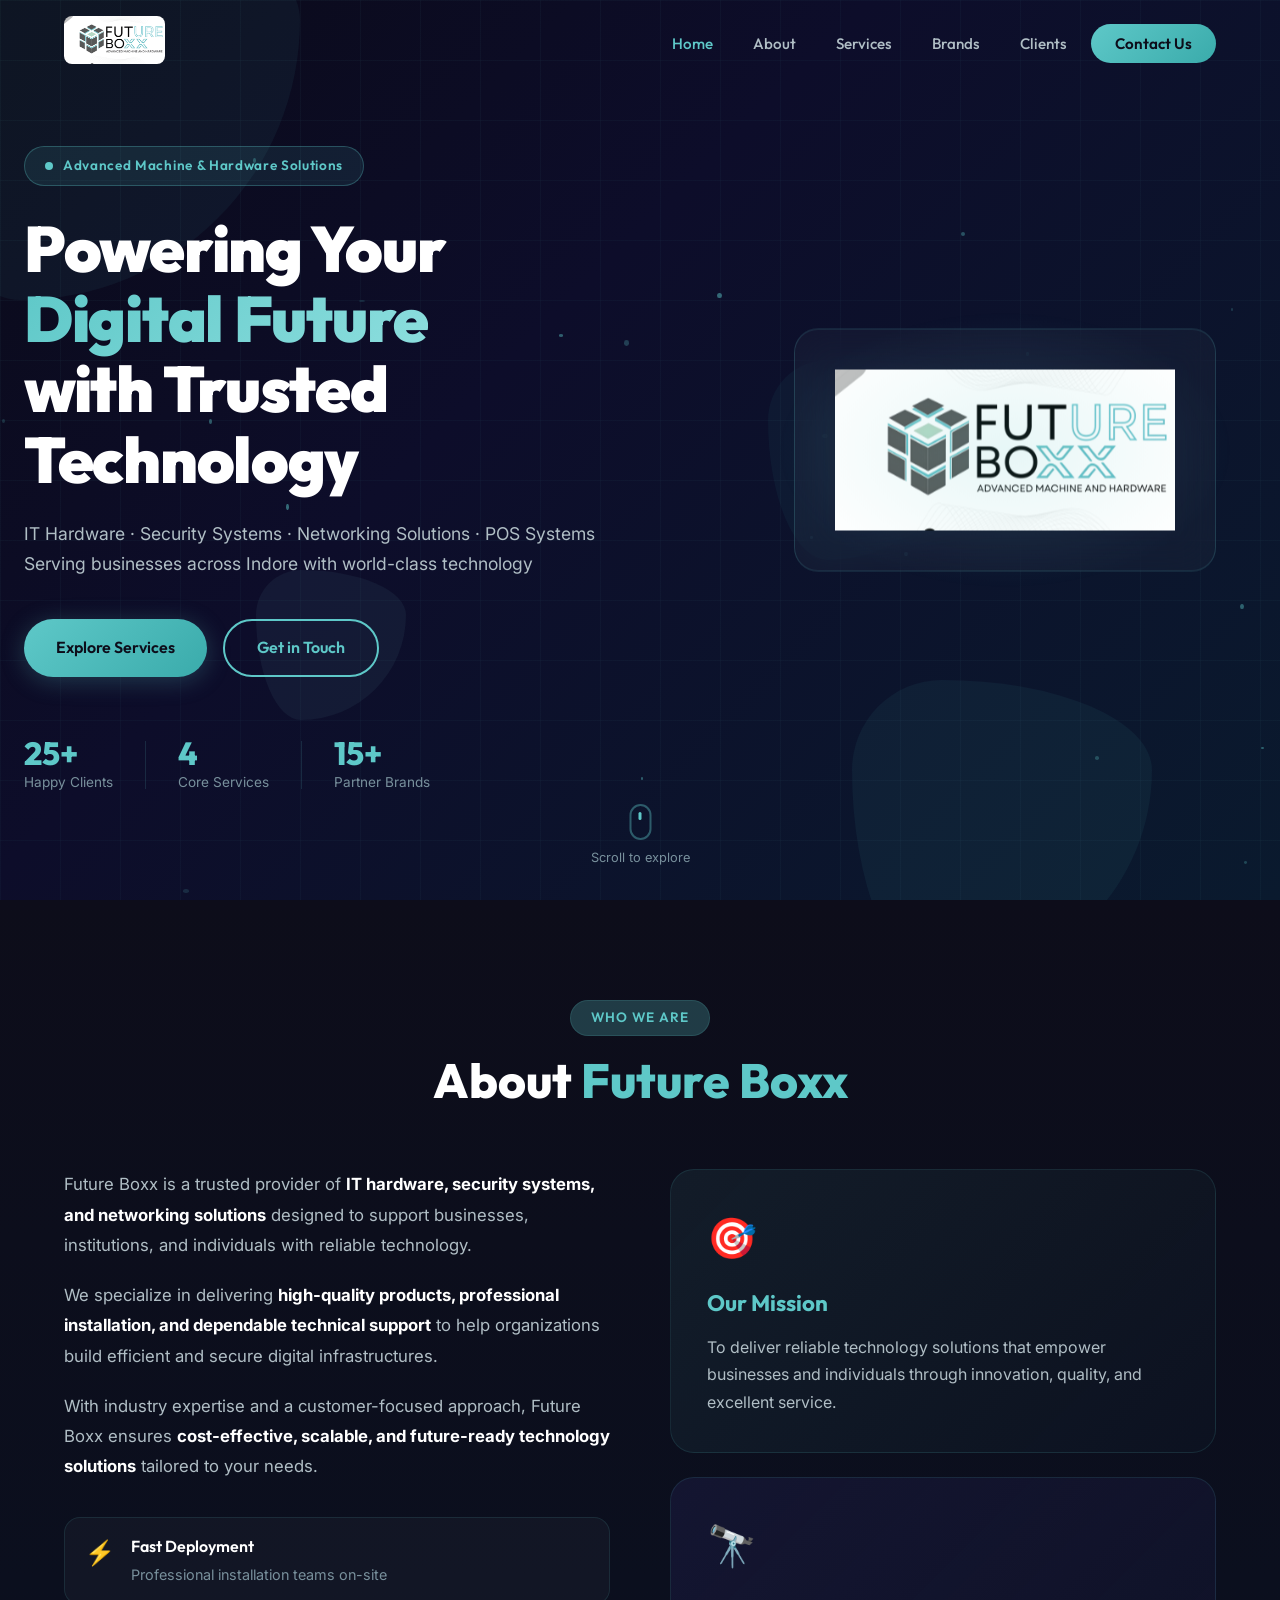
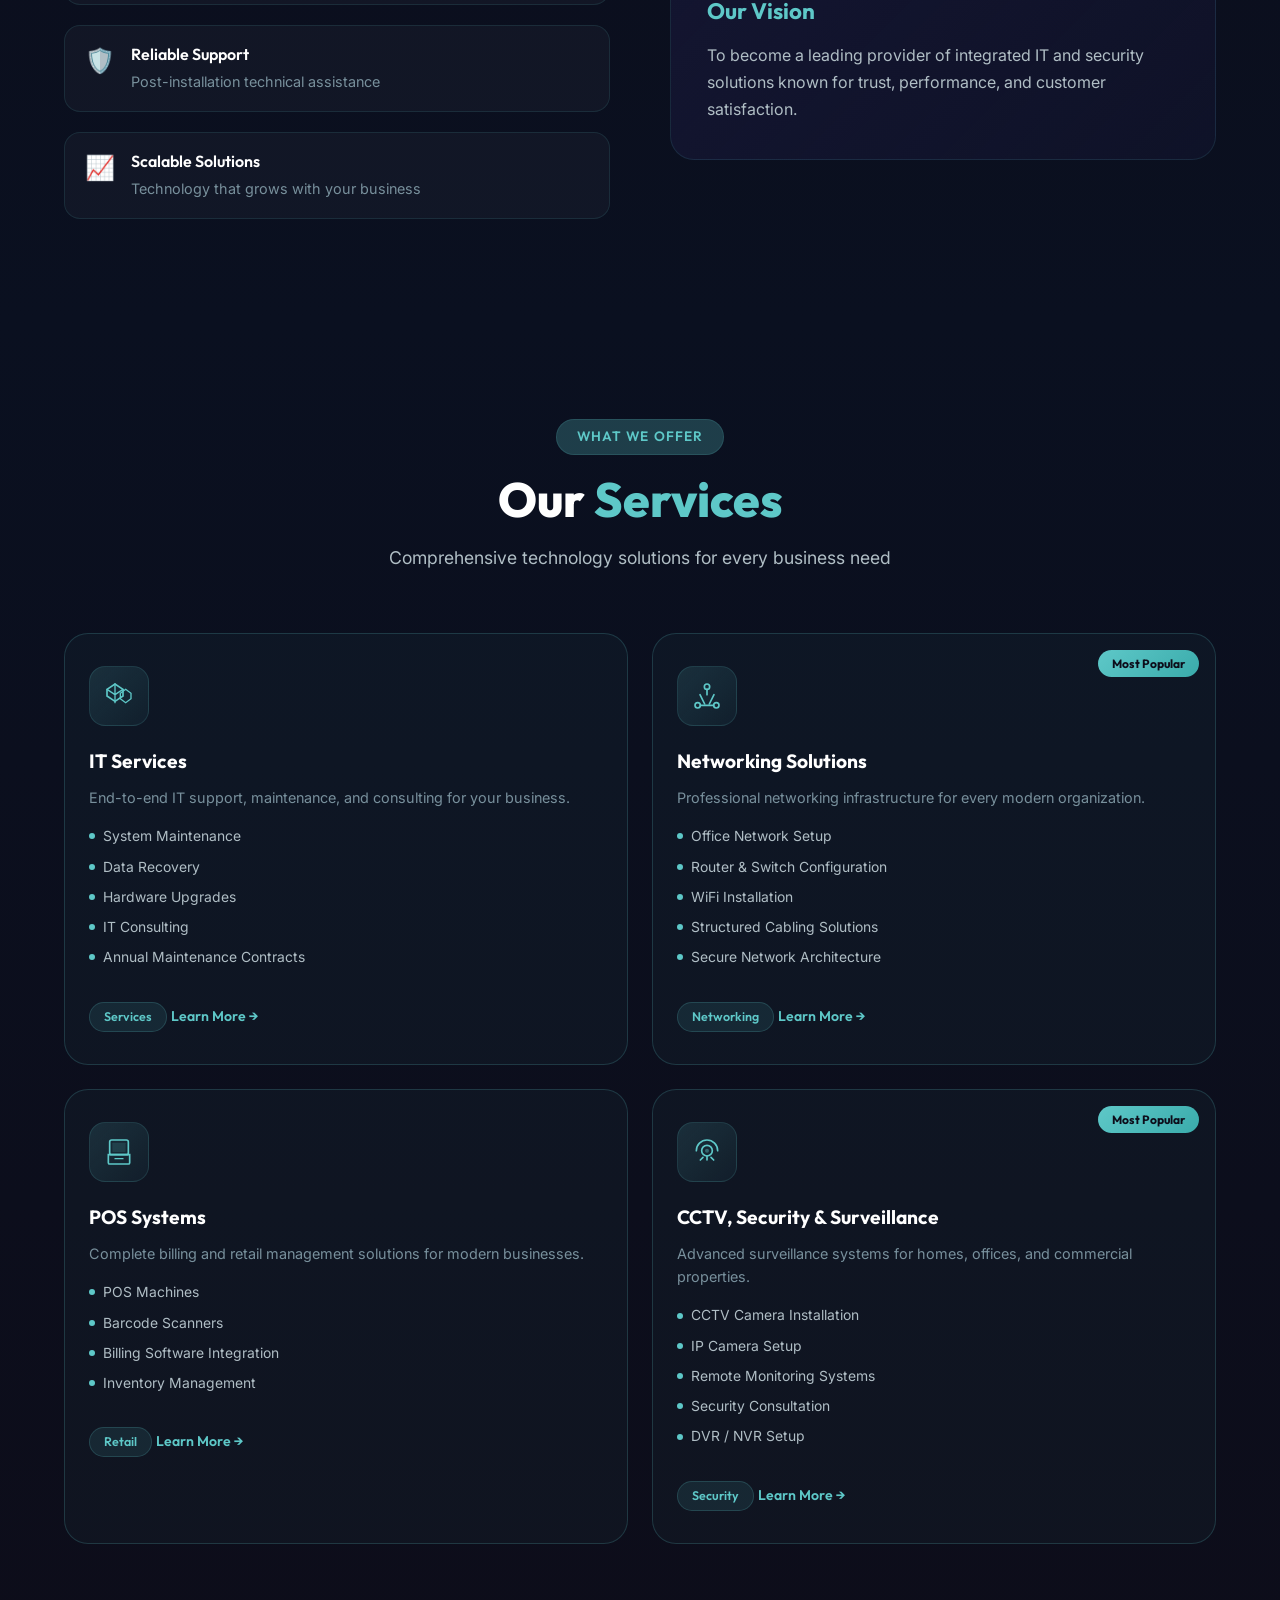
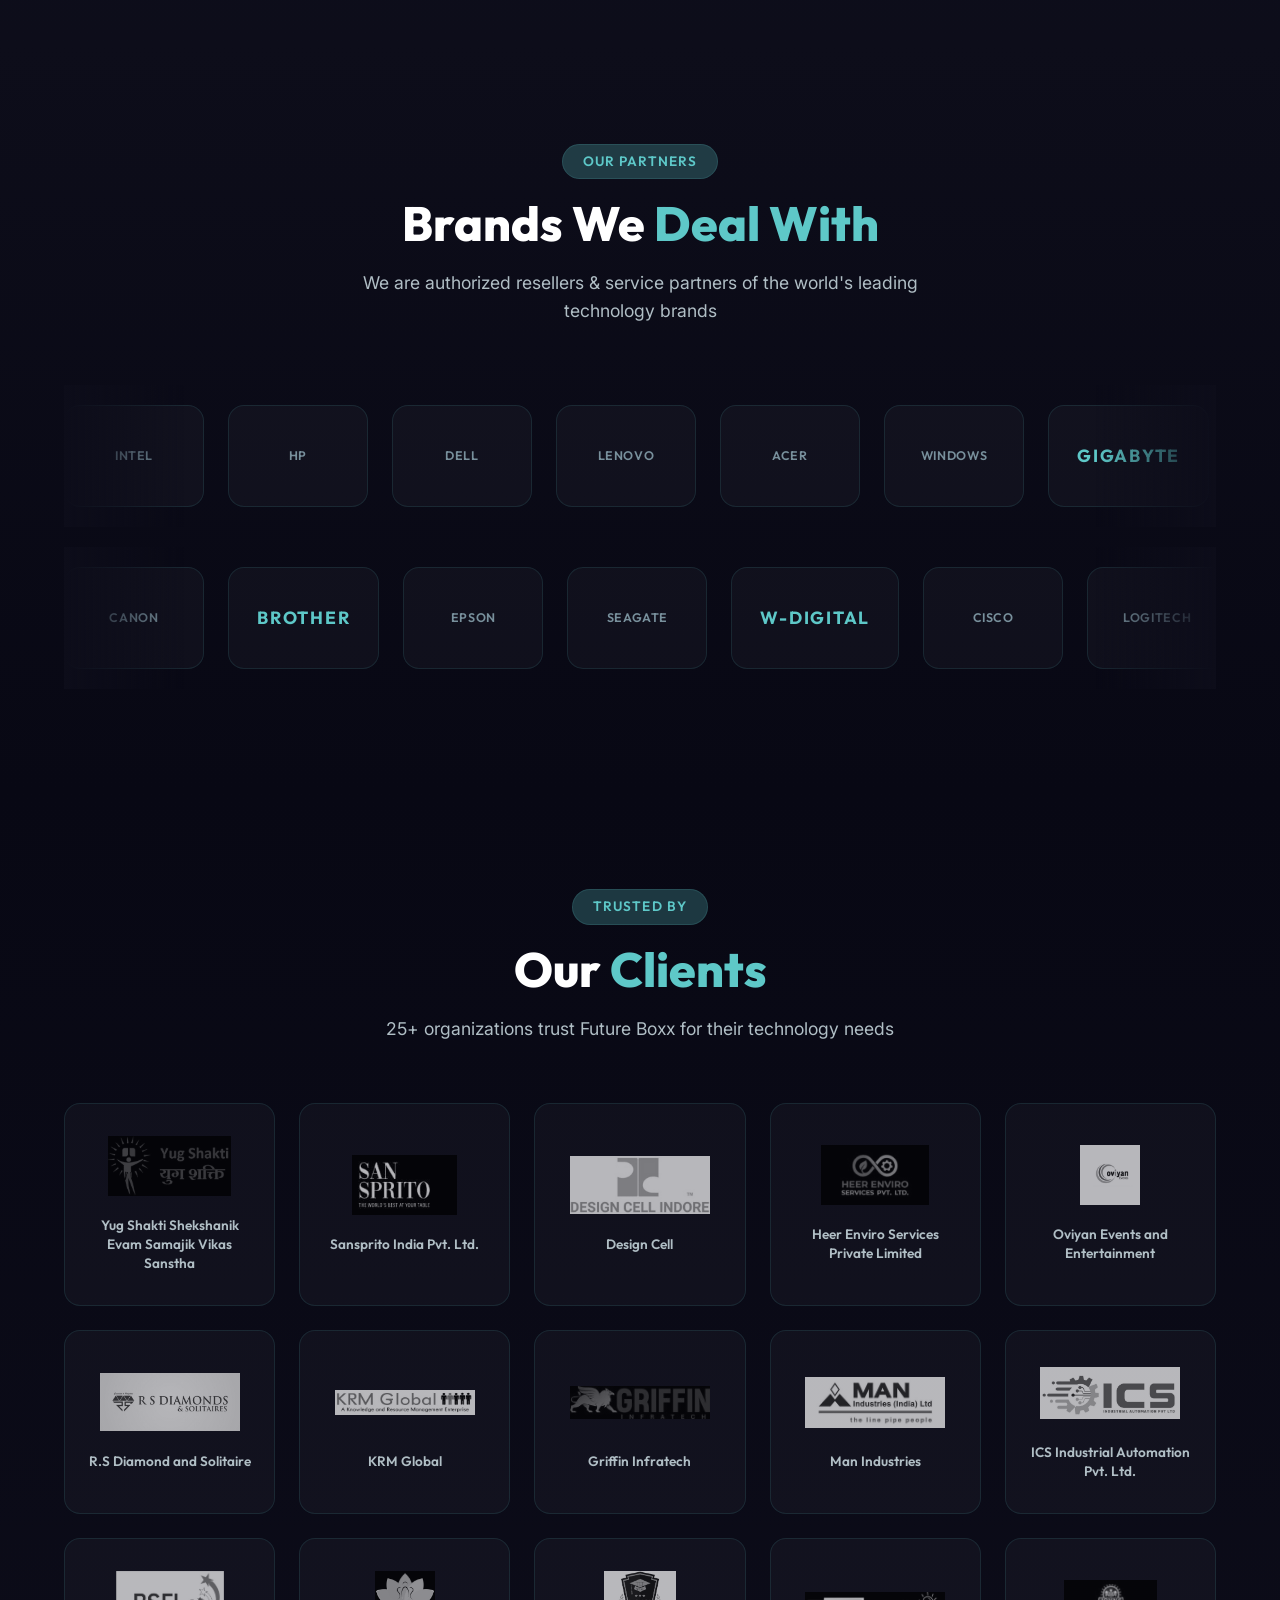
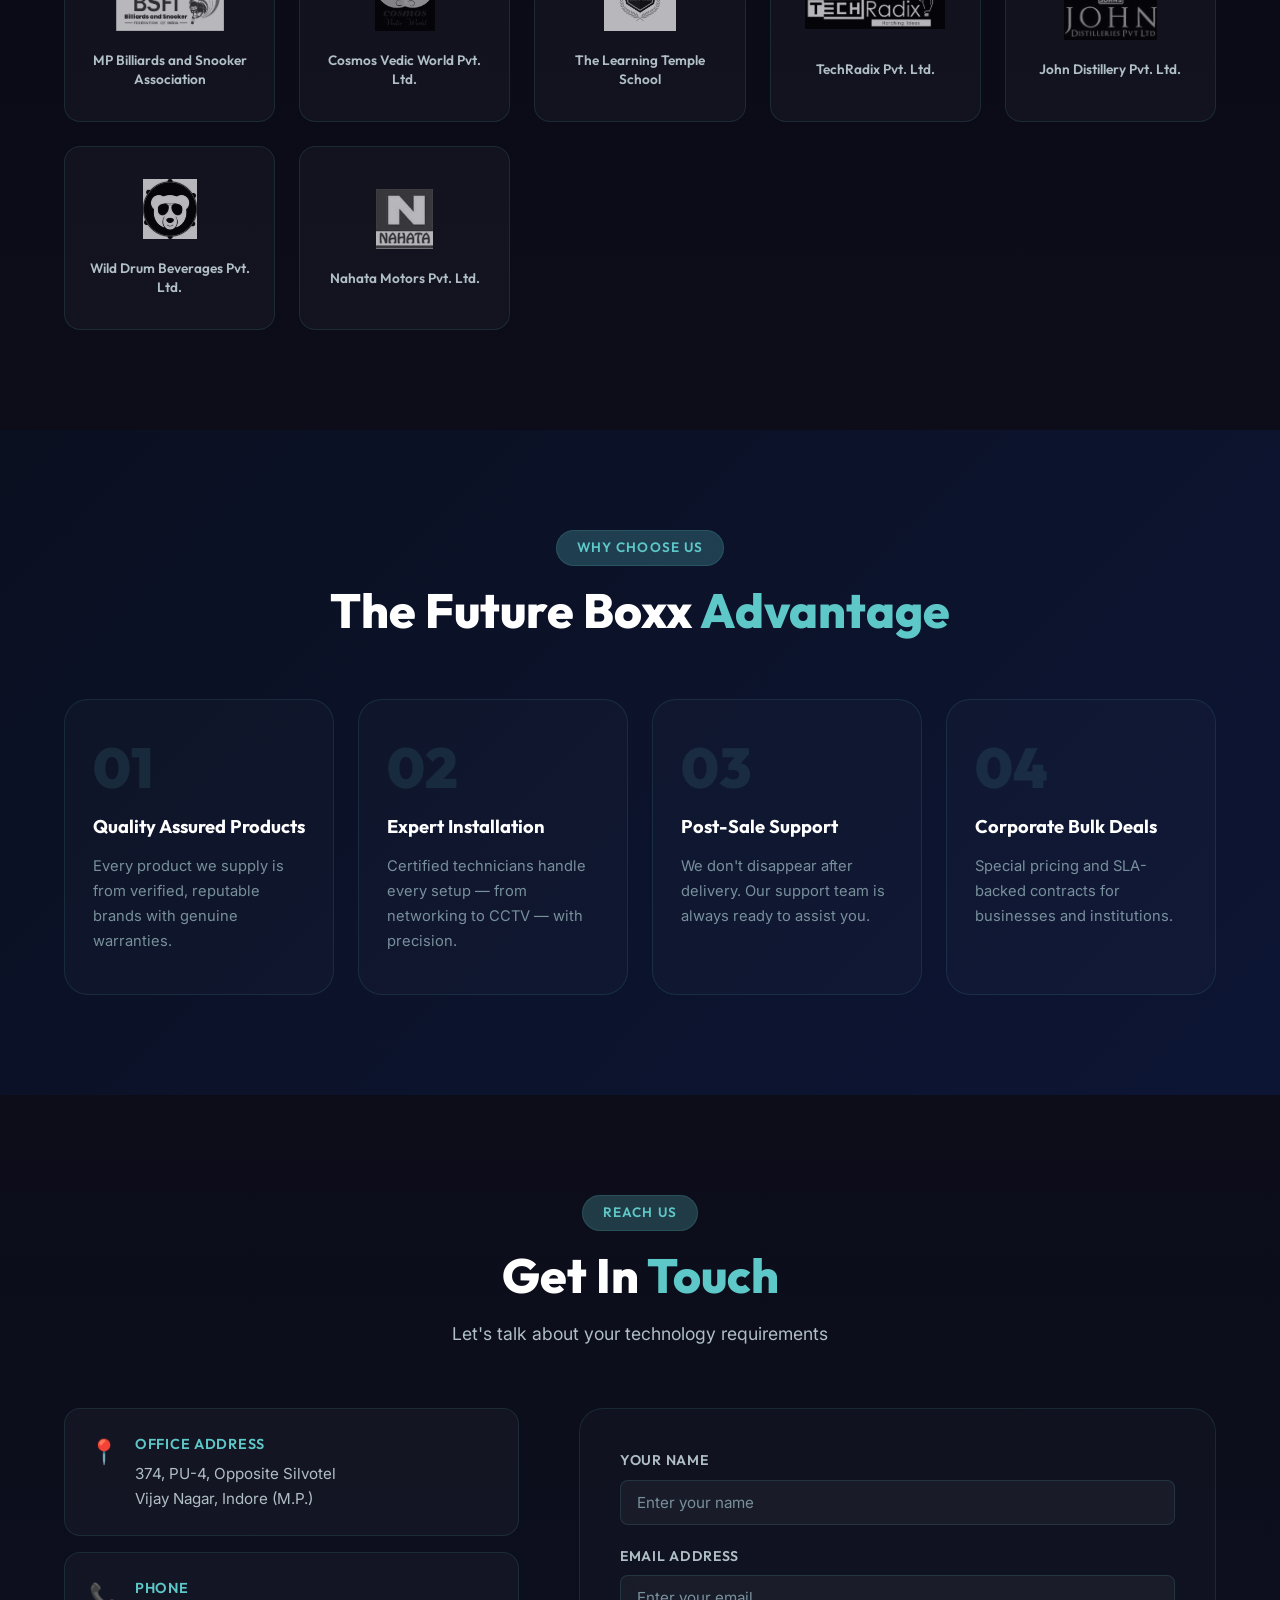
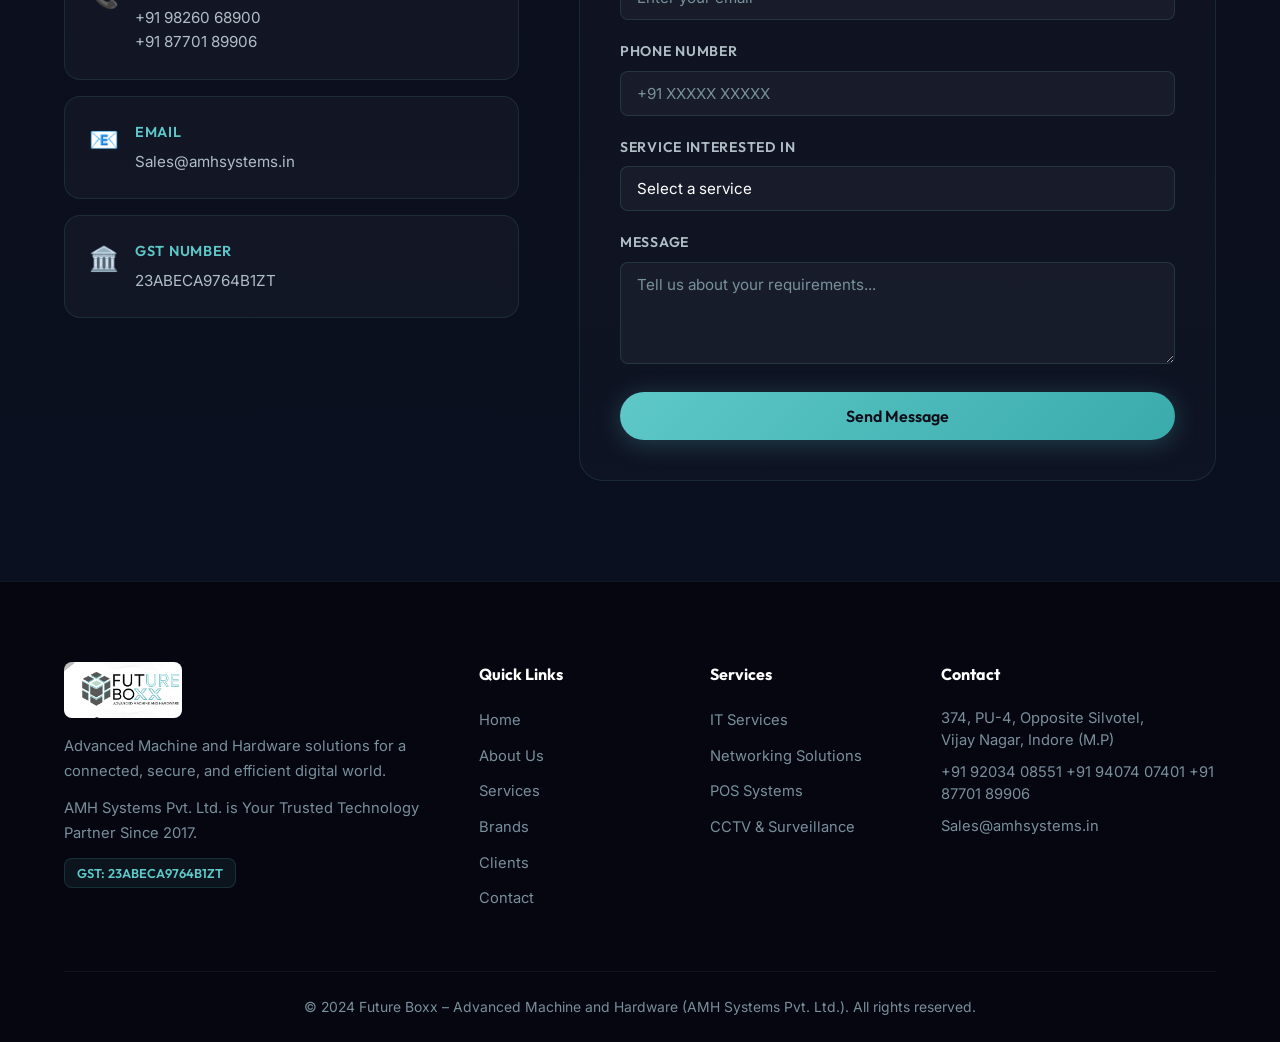
==== index.html @ 7ea818b0 "feat: add new client assets and update service/contact pages with expanded content" ====
<!DOCTYPE html>
<html lang="en">
<head>
  <meta charset="UTF-8" />
  <meta name="viewport" content="width=device-width, initial-scale=1.0" />
  <title>Future Boxx – Advanced Machine and Hardware | IT Solutions Indore</title>
  <meta name="description" content="Future Boxx is a trusted provider of IT hardware, security systems, networking solutions, and POS systems in Indore, Madhya Pradesh. Professional installation and technical support." />
  <link rel="preconnect" href="https://fonts.googleapis.com" />
  <link rel="preconnect" href="https://fonts.gstatic.com" crossorigin />
  <link href="https://fonts.googleapis.com/css2?family=Outfit:wght@300;400;500;600;700;800;900&family=Inter:wght@300;400;500;600&display=swap" rel="stylesheet" />
  <link rel="stylesheet" href="style.css" />
</head>
<body>

  <!-- ===== NAVBAR ===== -->
  <nav class="navbar" id="navbar">
    <div class="nav-container">
      <a href="#home" class="nav-logo">
        <img src="assets/logo_final.png" alt="Future Boxx Logo" id="nav-logo-img" />
      </a>
      <ul class="nav-links" id="navLinks">
        <li><a href="#home" class="nav-link active">Home</a></li>
        <li><a href="about.html" class="nav-link">About</a></li>
        <li><a href="services.html" class="nav-link">Services</a></li>
        <li><a href="#brands" class="nav-link">Brands</a></li>
        <li><a href="#clients" class="nav-link">Clients</a></li>
        <li><a href="contact.html" class="nav-link nav-cta">Contact Us</a></li>
      </ul>
      <button class="hamburger" id="hamburger" aria-label="Menu">
        <span></span><span></span><span></span>
      </button>
    </div>
  </nav>

  <!-- ===== HERO SECTION ===== -->
  <section class="hero" id="home">
    <div class="hero-bg-grid"></div>
    <div class="hero-floating-shapes">
      <div class="shape shape-1"></div>
      <div class="shape shape-2"></div>
      <div class="shape shape-3"></div>
      <div class="shape shape-4"></div>
    </div>
    <div class="hero-content">
      <div class="hero-badge">
        <span class="badge-dot"></span>
        Advanced Machine &amp; Hardware Solutions
      </div>
      <h1 class="hero-title">
        Powering Your<br />
        <span class="hero-title-accent">Digital Future</span><br />
        with Trusted Technology
      </h1>
      <p class="hero-subtitle">
        IT Hardware · Security Systems · Networking Solutions · POS Systems<br />
        Serving businesses across Indore with world-class technology
      </p>
      <div class="hero-actions">
        <a href="services.html" class="btn btn-primary" id="hero-explore-btn">Explore Services</a>
        <a href="contact.html" class="btn btn-outline" id="hero-contact-btn">Get in Touch</a>
      </div>
      <div class="hero-stats">
        <div class="stat">
          <span class="stat-number">25+</span>
          <span class="stat-label">Happy Clients</span>
        </div>
        <div class="stat-divider"></div>
        <div class="stat">
          <span class="stat-number">4</span>
          <span class="stat-label">Core Services</span>
        </div>
        <div class="stat-divider"></div>
        <div class="stat">
          <span class="stat-number">15+</span>
          <span class="stat-label">Partner Brands</span>
        </div>
      </div>
    </div>
    <div class="hero-visual">
      <div class="hero-logo-card">
        <img src="assets/logo_final.png" alt="Future Boxx" class="hero-logo-img" />
        <div class="hero-logo-glow"></div>
      </div>
    </div>
    <div class="hero-scroll-hint">
      <div class="scroll-mouse"><div class="scroll-wheel"></div></div>
      <span>Scroll to explore</span>
    </div>
  </section>

  <!-- ===== ABOUT SECTION ===== -->
  <section class="section about-section" id="about">
    <div class="container">
      <div class="section-header">
        <span class="section-tag">Who We Are</span>
        <h2 class="section-title">About <span class="text-teal">Future Boxx</span></h2>
      </div>
      <div class="about-grid">
        <div class="about-text">
          <p class="about-desc">
            Future Boxx is a trusted provider of <strong>IT hardware, security systems, and networking solutions</strong> designed to support businesses, institutions, and individuals with reliable technology.
          </p>
          <p class="about-desc">
            We specialize in delivering <strong>high-quality products, professional installation, and dependable technical support</strong> to help organizations build efficient and secure digital infrastructures.
          </p>
          <p class="about-desc">
            With industry expertise and a customer-focused approach, Future Boxx ensures <strong>cost-effective, scalable, and future-ready technology solutions</strong> tailored to your needs.
          </p>
          <div class="about-highlights">
            <div class="highlight-item">
              <div class="highlight-icon">⚡</div>
              <div>
                <strong>Fast Deployment</strong>
                <span>Professional installation teams on-site</span>
              </div>
            </div>
            <div class="highlight-item">
              <div class="highlight-icon">🛡️</div>
              <div>
                <strong>Reliable Support</strong>
                <span>Post-installation technical assistance</span>
              </div>
            </div>
            <div class="highlight-item">
              <div class="highlight-icon">📈</div>
              <div>
                <strong>Scalable Solutions</strong>
                <span>Technology that grows with your business</span>
              </div>
            </div>
          </div>
        </div>
        <div class="about-cards">
          <div class="mission-card">
            <div class="mission-icon">🎯</div>
            <h3>Our Mission</h3>
            <p>To deliver reliable technology solutions that empower businesses and individuals through innovation, quality, and excellent service.</p>
          </div>
          <div class="vision-card">
            <div class="mission-icon">🔭</div>
            <h3>Our Vision</h3>
            <p>To become a leading provider of integrated IT and security solutions known for trust, performance, and customer satisfaction.</p>
          </div>
        </div>
      </div>
    </div>
  </section>

  <!-- ===== PRODUCTS SECTION ===== -->
  <section class="section products-section" id="products">
    <div class="container">
      <div class="section-header">
        <span class="section-tag">What We Offer</span>
        <h2 class="section-title">Our <span class="text-teal">Services</span></h2>
        <p class="section-subtitle">Comprehensive technology solutions for every business need</p>
      </div>
      <div class="products-grid products-grid-4">

        <div class="product-card featured-card" id="product-it-services">
          <div class="product-icon-wrap">
            <svg class="product-icon" viewBox="0 0 48 48" fill="none"><path d="M6 14l12-8 12 8v10l-12 8-12-8V14z" stroke="currentColor" stroke-width="2.5"/><path d="M18 6v28M6 14l12 8 12-8" stroke="currentColor" stroke-width="2" stroke-linecap="round"/><path d="M26 28l8 6 8-6v-8l-8-6-8 6v8z" stroke="currentColor" stroke-width="2"/></svg>
          </div>
          <h3>IT Services</h3>
          <p>End-to-end IT support, maintenance, and consulting for your business.</p>
          <ul class="product-list">
            <li>System Maintenance</li>
            <li>Data Recovery</li>
            <li>Hardware Upgrades</li>
            <li>IT Consulting</li>
            <li>Annual Maintenance Contracts</li>
          </ul>
          <div class="product-tag">Services</div>
          <a href="it-services.html" class="sov-link" style="margin-top:16px;display:inline-flex;font-size:0.88rem;">Learn More →</a>
        </div>

        <div class="product-card featured-card" id="product-networking">
          <div class="product-icon-wrap">
            <svg class="product-icon" viewBox="0 0 48 48" fill="none"><circle cx="24" cy="10" r="4" stroke="currentColor" stroke-width="2.5"/><circle cx="10" cy="38" r="4" stroke="currentColor" stroke-width="2.5"/><circle cx="38" cy="38" r="4" stroke="currentColor" stroke-width="2.5"/><path d="M24 14v8M20.5 36l-7-14M27.5 36l7-14" stroke="currentColor" stroke-width="2.5" stroke-linecap="round"/><path d="M14 38h20" stroke="currentColor" stroke-width="2.5" stroke-linecap="round"/></svg>
          </div>
          <h3>Networking Solutions</h3>
          <p>Professional networking infrastructure for every modern organization.</p>
          <ul class="product-list">
            <li>Office Network Setup</li>
            <li>Router &amp; Switch Configuration</li>
            <li>WiFi Installation</li>
            <li>Structured Cabling Solutions</li>
            <li>Secure Network Architecture</li>
          </ul>
          <div class="product-tag">Networking</div>
          <div class="featured-badge">Most Popular</div>
          <a href="networking.html" class="sov-link" style="margin-top:16px;display:inline-flex;font-size:0.88rem;">Learn More →</a>
        </div>

        <div class="product-card featured-card" id="product-pos">
          <div class="product-icon-wrap">
            <svg class="product-icon" viewBox="0 0 48 48" fill="none"><rect x="10" y="6" width="28" height="22" rx="3" stroke="currentColor" stroke-width="2.5"/><rect x="14" y="10" width="20" height="14" rx="1" fill="currentColor" opacity=".15"/><path d="M8 28h32v12a2 2 0 01-2 2H10a2 2 0 01-2-2V28z" stroke="currentColor" stroke-width="2.5"/><path d="M18 34h12" stroke="currentColor" stroke-width="2" stroke-linecap="round"/></svg>
          </div>
          <h3>POS Systems</h3>
          <p>Complete billing and retail management solutions for modern businesses.</p>
          <ul class="product-list">
            <li>POS Machines</li>
            <li>Barcode Scanners</li>
            <li>Billing Software Integration</li>
            <li>Inventory Management</li>
          </ul>
          <div class="product-tag">Retail</div>
          <a href="pos-systems.html" class="sov-link" style="margin-top:16px;display:inline-flex;font-size:0.88rem;">Learn More →</a>
        </div>

        <div class="product-card featured-card" id="product-cctv">
          <div class="product-icon-wrap">
            <svg class="product-icon" viewBox="0 0 48 48" fill="none"><circle cx="24" cy="22" r="8" stroke="currentColor" stroke-width="2.5"/><path d="M8 22c0-8.837 7.163-16 16-16s16 7.163 16 16" stroke="currentColor" stroke-width="2.5" stroke-linecap="round"/><path d="M14 36l4-4M34 36l-4-4M24 30v6" stroke="currentColor" stroke-width="2.5" stroke-linecap="round"/><circle cx="24" cy="22" r="3" fill="currentColor" opacity=".4"/></svg>
          </div>
          <h3>CCTV, Security &amp; Surveillance</h3>
          <p>Advanced surveillance systems for homes, offices, and commercial properties.</p>
          <ul class="product-list">
            <li>CCTV Camera Installation</li>
            <li>IP Camera Setup</li>
            <li>Remote Monitoring Systems</li>
            <li>Security Consultation</li>
            <li>DVR / NVR Setup</li>
          </ul>
          <div class="product-tag">Security</div>
          <div class="featured-badge">Most Popular</div>
          <a href="cctv-security.html" class="sov-link" style="margin-top:16px;display:inline-flex;font-size:0.88rem;">Learn More →</a>
        </div>

      </div>
    </div>
  </section>

  <!-- ===== BRANDS SECTION ===== -->
  <section class="section brands-section" id="brands">
    <div class="container">
      <div class="section-header">
        <span class="section-tag">Our Partners</span>
        <h2 class="section-title">Brands We <span class="text-teal">Deal With</span></h2>
        <p class="section-subtitle">We are authorized resellers &amp; service partners of the world's leading technology brands</p>
      </div>

      <!-- Row 1 ticker: Hardware / PC Brands -->
      <div class="brands-ticker-wrap">
        <div class="brands-ticker" id="brandsTicker">
          <!-- SET 1 -->
          <div class="brand-logo-item"><img src="https://cdn.simpleicons.org/intel/5EC8C8" alt="Intel" onerror="this.style.display='none'" /><span>Intel</span></div>
          <div class="brand-logo-item"><img src="https://cdn.simpleicons.org/hp/5EC8C8" alt="HP" onerror="this.style.display='none'" /><span>HP</span></div>
          <div class="brand-logo-item"><img src="https://cdn.simpleicons.org/dell/5EC8C8" alt="Dell" onerror="this.style.display='none'" /><span>Dell</span></div>
          <div class="brand-logo-item"><img src="https://cdn.simpleicons.org/lenovo/5EC8C8" alt="Lenovo" onerror="this.style.display='none'" /><span>Lenovo</span></div>
          <div class="brand-logo-item"><img src="https://cdn.simpleicons.org/acer/5EC8C8" alt="Acer" onerror="this.style.display='none'" /><span>Acer</span></div>
          <div class="brand-logo-item"><img src="https://cdn.simpleicons.org/microsoft/5EC8C8" alt="Windows" onerror="this.style.display='none'" /><span>Windows</span></div>
          <div class="brand-logo-item brand-logo-text"><span class="brand-text-only">GIGABYTE</span></div>
          <div class="brand-logo-item"><img src="https://cdn.simpleicons.org/msi/5EC8C8" alt="MSI" onerror="this.style.display='none'" /><span>MSI</span></div>
          <div class="brand-logo-item"><img src="https://cdn.simpleicons.org/amd/5EC8C8" alt="AMD" onerror="this.style.display='none'" /><span>AMD</span></div>
          <div class="brand-logo-item"><img src="https://cdn.simpleicons.org/asus/5EC8C8" alt="ASUS" onerror="this.style.display='none'" /><span>ASUS</span></div>
          <div class="brand-logo-item"><img src="https://cdn.simpleicons.org/nvidia/5EC8C8" alt="NVIDIA" onerror="this.style.display='none'" /><span>NVIDIA</span></div>
          <div class="brand-logo-item"><img src="https://cdn.simpleicons.org/samsung/5EC8C8" alt="Samsung" onerror="this.style.display='none'" /><span>Samsung</span></div>
          <!-- SET 2 (duplicate for seamless loop) -->
          <div class="brand-logo-item"><img src="https://cdn.simpleicons.org/intel/5EC8C8" alt="Intel" onerror="this.style.display='none'" /><span>Intel</span></div>
          <div class="brand-logo-item"><img src="https://cdn.simpleicons.org/hp/5EC8C8" alt="HP" onerror="this.style.display='none'" /><span>HP</span></div>
          <div class="brand-logo-item"><img src="https://cdn.simpleicons.org/dell/5EC8C8" alt="Dell" onerror="this.style.display='none'" /><span>Dell</span></div>
          <div class="brand-logo-item"><img src="https://cdn.simpleicons.org/lenovo/5EC8C8" alt="Lenovo" onerror="this.style.display='none'" /><span>Lenovo</span></div>
          <div class="brand-logo-item"><img src="https://cdn.simpleicons.org/acer/5EC8C8" alt="Acer" onerror="this.style.display='none'" /><span>Acer</span></div>
          <div class="brand-logo-item"><img src="https://cdn.simpleicons.org/microsoft/5EC8C8" alt="Windows" onerror="this.style.display='none'" /><span>Windows</span></div>
          <div class="brand-logo-item brand-logo-text"><span class="brand-text-only">GIGABYTE</span></div>
          <div class="brand-logo-item"><img src="https://cdn.simpleicons.org/msi/5EC8C8" alt="MSI" onerror="this.style.display='none'" /><span>MSI</span></div>
          <div class="brand-logo-item"><img src="https://cdn.simpleicons.org/amd/5EC8C8" alt="AMD" onerror="this.style.display='none'" /><span>AMD</span></div>
          <div class="brand-logo-item"><img src="https://cdn.simpleicons.org/asus/5EC8C8" alt="ASUS" onerror="this.style.display='none'" /><span>ASUS</span></div>
          <div class="brand-logo-item"><img src="https://cdn.simpleicons.org/nvidia/5EC8C8" alt="NVIDIA" onerror="this.style.display='none'" /><span>NVIDIA</span></div>
          <div class="brand-logo-item"><img src="https://cdn.simpleicons.org/samsung/5EC8C8" alt="Samsung" onerror="this.style.display='none'" /><span>Samsung</span></div>
        </div>
      </div>

      <!-- Row 2 ticker: Peripherals / Security / Storage (reverse direction) -->
      <div class="brands-ticker-wrap" style="margin-top:20px;">
        <div class="brands-ticker brands-ticker-reverse" id="brandsTickerR">
          <!-- SET 1 -->
          <div class="brand-logo-item"><img src="https://cdn.simpleicons.org/canon/5EC8C8" alt="Canon" onerror="this.style.display='none'" /><span>Canon</span></div>
          <div class="brand-logo-item brand-logo-text"><span class="brand-text-only">BROTHER</span></div>
          <div class="brand-logo-item"><img src="https://cdn.simpleicons.org/epson/5EC8C8" alt="Epson" onerror="this.style.display='none'" /><span>Epson</span></div>
          <div class="brand-logo-item"><img src="https://cdn.simpleicons.org/seagate/5EC8C8" alt="Seagate" onerror="this.style.display='none'" /><span>Seagate</span></div>
          <div class="brand-logo-item brand-logo-text"><span class="brand-text-only">W-DIGITAL</span></div>
          <div class="brand-logo-item"><img src="https://cdn.simpleicons.org/cisco/5EC8C8" alt="Cisco" onerror="this.style.display='none'" /><span>Cisco</span></div>
          <div class="brand-logo-item"><img src="https://cdn.simpleicons.org/logitech/5EC8C8" alt="Logitech" onerror="this.style.display='none'" /><span>Logitech</span></div>
          <div class="brand-logo-item brand-logo-text"><span class="brand-text-only">KINGSTON</span></div>
          <div class="brand-logo-item brand-logo-text"><span class="brand-text-only">HIKVISION</span></div>
          <div class="brand-logo-item brand-logo-text"><span class="brand-text-only">CP PLUS</span></div>
          <div class="brand-logo-item brand-logo-text"><span class="brand-text-only">ADATA</span></div>
          <div class="brand-logo-item brand-logo-text"><span class="brand-text-only">ASROCK</span></div>
          <div class="brand-logo-item"><img src="https://cdn.simpleicons.org/tplink/5EC8C8" alt="TP-Link" onerror="this.style.display='none'" /><span>TP-Link</span></div>
          
          <!-- SET 2 (duplicate for seamless loop) -->
          <div class="brand-logo-item"><img src="https://cdn.simpleicons.org/canon/5EC8C8" alt="Canon" onerror="this.style.display='none'" /><span>Canon</span></div>
          <div class="brand-logo-item brand-logo-text"><span class="brand-text-only">BROTHER</span></div>
          <div class="brand-logo-item"><img src="https://cdn.simpleicons.org/epson/5EC8C8" alt="Epson" onerror="this.style.display='none'" /><span>Epson</span></div>
          <div class="brand-logo-item"><img src="https://cdn.simpleicons.org/seagate/5EC8C8" alt="Seagate" onerror="this.style.display='none'" /><span>Seagate</span></div>
          <div class="brand-logo-item brand-logo-text"><span class="brand-text-only">W-DIGITAL</span></div>
          <div class="brand-logo-item"><img src="https://cdn.simpleicons.org/cisco/5EC8C8" alt="Cisco" onerror="this.style.display='none'" /><span>Cisco</span></div>
          <div class="brand-logo-item"><img src="https://cdn.simpleicons.org/logitech/5EC8C8" alt="Logitech" onerror="this.style.display='none'" /><span>Logitech</span></div>
          <div class="brand-logo-item brand-logo-text"><span class="brand-text-only">KINGSTON</span></div>
          <div class="brand-logo-item brand-logo-text"><span class="brand-text-only">HIKVISION</span></div>
          <div class="brand-logo-item brand-logo-text"><span class="brand-text-only">CP PLUS</span></div>
          <div class="brand-logo-item brand-logo-text"><span class="brand-text-only">ADATA</span></div>
          <div class="brand-logo-item brand-logo-text"><span class="brand-text-only">ASROCK</span></div>
          <div class="brand-logo-item"><img src="https://cdn.simpleicons.org/tplink/5EC8C8" alt="TP-Link" onerror="this.style.display='none'" /><span>TP-Link</span></div>
        </div>
      </div>

    </div>
  </section>


  <!-- ===== CLIENTS SECTION ===== -->
  <section class="section clients-section" id="clients">
    <div class="container">
      <div class="section-header">
        <span class="section-tag">Trusted By</span>
        <h2 class="section-title">Our <span class="text-teal">Clients</span></h2>
        <p class="section-subtitle">25+ organizations trust Future Boxx for their technology needs</p>
      </div>
      <div class="clients-grid">
        <div class="client-card">
          <img src="assets/clients/yug-shakti-shekshanik.jpeg" alt="Yug Shakti" class="client-logo" />
          <p>Yug Shakti Shekshanik Evam Samajik Vikas Sanstha</p>
        </div>
        <div class="client-card">
          <img src="assets/clients/san-sprito.jpeg" alt="Sansprito India" class="client-logo" />
          <p>Sansprito India Pvt. Ltd.</p>
        </div>
        <div class="client-card">
          <img src="assets/clients/design-cell-indore.jpeg" alt="Design Cell" class="client-logo" />
          <p>Design Cell</p>
        </div>
        <div class="client-card">
          <img src="assets/clients/heer-enviro-services-private-limited.jpeg" alt="Heer Enviro Services" class="client-logo" />
          <p>Heer Enviro Services Private Limited</p>
        </div>
        <div class="client-card">
          <img src="assets/clients/oviyan-events-and-entertainment.jpeg" alt="Oviyan Events" class="client-logo" />
          <p>Oviyan Events and Entertainment</p>
        </div>
        <div class="client-card">
          <img src="assets/clients/rs-diamond-and-solitare.jpeg" alt="R.S Diamond" class="client-logo" />
          <p>R.S Diamond and Solitaire</p>
        </div>
        <div class="client-card">
          <img src="assets/clients/krm-global.jpeg" alt="KRM Global" class="client-logo" />
          <p>KRM Global</p>
        </div>
        <div class="client-card">
          <img src="assets/clients/griffin-infratech.jpeg" alt="Griffin Infratech" class="client-logo" />
          <p>Griffin Infratech</p>
        </div>
        <div class="client-card">
          <img src="assets/clients/man-industries.jpeg" alt="Man Industries" class="client-logo" />
          <p>Man Industries</p>
        </div>
        <div class="client-card">
          <img src="assets/clients/ics-industrial-automation-pvt-ltd.jpeg" alt="ICS Industrial Automation" class="client-logo" />
          <p>ICS Industrial Automation Pvt. Ltd.</p>
        </div>
        <div class="client-card">
          <img src="assets/clients/mp-billiards-and-snooker-association.jpeg" alt="MP Billiards" class="client-logo" />
          <p>MP Billiards and Snooker Association</p>
        </div>
        <div class="client-card">
          <img src="assets/clients/cosmos-vedic-world-pvt-ltd.jpeg" alt="Cosmos Vedic World" class="client-logo" />
          <p>Cosmos Vedic World Pvt. Ltd.</p>
        </div>
        <div class="client-card">
          <img src="assets/clients/the-learning-temple-school.jpeg" alt="The Learning Temple School" class="client-logo" />
          <p>The Learning Temple School</p>
        </div>
        <div class="client-card">
          <img src="assets/clients/techradix-pvt-ltd.jpeg" alt="TechRadix" class="client-logo" />
          <p>TechRadix Pvt. Ltd.</p>
        </div>
        <div class="client-card">
          <img src="assets/clients/john-distillery-pvt-ltd.jpeg" alt="John Distillery" class="client-logo" />
          <p>John Distillery Pvt. Ltd.</p>
        </div>
        <div class="client-card">
          <img src="assets/clients/wild-drum-beverages-pvt-ltd.jpeg" alt="Wild Drum Beverages" class="client-logo" />
          <p>Wild Drum Beverages Pvt. Ltd.</p>
        </div>
        <div class="client-card">
          <img src="assets/clients/nahata-motors-pvt-ltd.jpeg" alt="Nahata Motors" class="client-logo" />
          <p>Nahata Motors Pvt. Ltd.</p>
        </div>
      </div>
    </div>
  </section>

  <!-- ===== WHY US SECTION ===== -->
  <section class="section whyus-section">
    <div class="container">
      <div class="section-header">
        <span class="section-tag">Why Choose Us</span>
        <h2 class="section-title">The Future Boxx <span class="text-teal">Advantage</span></h2>
      </div>
      <div class="whyus-grid">
        <div class="why-card">
          <div class="why-number">01</div>
          <h3>Quality Assured Products</h3>
          <p>Every product we supply is from verified, reputable brands with genuine warranties.</p>
        </div>
        <div class="why-card">
          <div class="why-number">02</div>
          <h3>Expert Installation</h3>
          <p>Certified technicians handle every setup — from networking to CCTV — with precision.</p>
        </div>
        <div class="why-card">
          <div class="why-number">03</div>
          <h3>Post-Sale Support</h3>
          <p>We don't disappear after delivery. Our support team is always ready to assist you.</p>
        </div>
        <div class="why-card">
          <div class="why-number">04</div>
          <h3>Corporate Bulk Deals</h3>
          <p>Special pricing and SLA-backed contracts for businesses and institutions.</p>
        </div>
      </div>
    </div>
  </section>

  <!-- ===== CONTACT SECTION ===== -->
  <section class="section contact-section" id="contact">
    <div class="container">
      <div class="section-header">
        <span class="section-tag">Reach Us</span>
        <h2 class="section-title">Get In <span class="text-teal">Touch</span></h2>
        <p class="section-subtitle">Let's talk about your technology requirements</p>
      </div>
      <div class="contact-grid">
        <div class="contact-info">
          <div class="contact-card" id="contact-address">
            <div class="contact-icon">📍</div>
            <div>
              <h4>Office Address</h4>
              <p>374, PU-4, Opposite Silvotel<br />Vijay Nagar, Indore (M.P.)</p>
            </div>
          </div>
          <div class="contact-card" id="contact-phone">
            <div class="contact-icon">📞</div>
            <div>
              <h4>Phone</h4>
              <p><a href="tel:+919826068900">+91 98260 68900</a></p>
              <p><a href="tel:+918770189906">+91 87701 89906</a></p>
            </div>
          </div>
          <div class="contact-card" id="contact-email">
            <div class="contact-icon">📧</div>
            <div>
              <h4>Email</h4>
              <p><a href="mailto:Sales@amhsystems.in">Sales@amhsystems.in</a></p>
            </div>
          </div>
          <div class="contact-card" id="contact-gst">
            <div class="contact-icon">🏛️</div>
            <div>
              <h4>GST Number</h4>
              <p>23ABECA9764B1ZT</p>
            </div>
          </div>
        </div>

        <form class="contact-form" id="contactForm" onsubmit="handleFormSubmit(event)">
          <div class="form-group">
            <label for="name">Your Name</label>
            <input type="text" id="name" name="name" placeholder="Enter your name" required />
          </div>
          <div class="form-group">
            <label for="email">Email Address</label>
            <input type="email" id="email" name="email" placeholder="Enter your email" required />
          </div>
          <div class="form-group">
            <label for="phone">Phone Number</label>
            <input type="tel" id="phone" name="phone" placeholder="+91 XXXXX XXXXX" />
          </div>
          <div class="form-group">
            <label for="service">Service Interested In</label>
            <select id="service" name="service">
              <option value="">Select a service</option>
              <option>IT Services</option>
              <option>Networking Solutions</option>
              <option>POS Systems</option>
              <option>CCTV, Security &amp; Surveillance</option>
            </select>
          </div>
          <div class="form-group">
            <label for="message">Message</label>
            <textarea id="message" name="message" rows="4" placeholder="Tell us about your requirements..."></textarea>
          </div>
          <button type="submit" class="btn btn-primary form-submit-btn" id="form-submit-btn">Send Message</button>
          <div class="form-success" id="formSuccess" style="display:none;">
            ✅ Thank you! We'll contact you shortly.
          </div>
        </form>
      </div>
    </div>
  </section>

  <!-- ===== FOOTER ===== -->
  <footer class="footer">
    <div class="container">
      <div class="footer-grid">
        <div class="footer-brand">
          <img src="assets/logo_final.png" alt="Future Boxx" class="footer-logo" />
          <p>Advanced Machine and Hardware solutions for a connected, secure, and efficient digital world.</p>
          <p>AMH Systems Pvt. Ltd. is Your Trusted Technology Partner Since 2017.</p>
          <div class="footer-gst">GST: 23ABECA9764B1ZT</div>
        </div>
        <div class="footer-links">
          <h4>Quick Links</h4>
          <ul>
            <li><a href="#home">Home</a></li>
            <li><a href="about.html">About Us</a></li>
            <li><a href="services.html">Services</a></li>
            <li><a href="#brands">Brands</a></li>
            <li><a href="#clients">Clients</a></li>
            <li><a href="contact.html">Contact</a></li>
          </ul>
        </div>
        <div class="footer-products">
          <h4>Services</h4>
          <ul>
            <li><a href="it-services.html">IT Services</a></li>
            <li><a href="networking.html">Networking Solutions</a></li>
            <li><a href="pos-systems.html">POS Systems</a></li>
            <li><a href="cctv-security.html">CCTV &amp; Surveillance</a></li>
          </ul>
        </div>
        <div class="footer-contact">
          <h4>Contact</h4>
          <p>374, PU-4, Opposite Silvotel, <br> Vijay Nagar, Indore (M.P)</p>
          <p>
            <a href="tel:+919203408551">+91 92034 08551</a>
            <a href="tel:+919407407401">+91 94074 07401</a>
            <a href="tel:+918770189906">+91 87701 89906</a>
          </p>
          <p><a href="mailto:Sales@amhsystems.in">Sales@amhsystems.in</a></p>
        </div>
      </div>
      <div class="footer-bottom">
        <p>&copy; 2024 Future Boxx – Advanced Machine and Hardware (AMH Systems Pvt. Ltd.). All rights reserved.</p>
      </div>
    </div>
  </footer>

  <!-- Scroll to top button -->
  <button class="scroll-top" id="scrollTopBtn" aria-label="Scroll to top" onclick="window.scrollTo({top:0,behavior:'smooth'})">↑</button>

  <script src="main.js"></script>
</body>
</html>
---- style.css ----
/* ============================================================
   FUTUREBOX – ADVANCED MACHINE AND HARDWARE
   Primary: Teal #5EC8C8 | Dark: #1A1A2E | Charcoal: #2D2D3A
   Typography: Outfit + Inter
   ============================================================ */

/* ── Reset & Base ── */
*, *::before, *::after { box-sizing: border-box; margin: 0; padding: 0; }

:root {
  --teal: #5EC8C8;
  --teal-dark: #3AABAB;
  --teal-light: #8DDEDE;
  --teal-glow: rgba(94, 200, 200, 0.25);
  --dark: #0D0D1A;
  --dark-2: #12122B;
  --dark-3: #1A1A3E;
  --charcoal: #2D2D3A;
  --charcoal-2: #3D3D4E;
  --white: #FFFFFF;
  --off-white: #F0F4F8;
  --text-light: #B0BEC5;
  --text-muted: #78909C;
  --border: rgba(94, 200, 200, 0.15);
  --card-bg: rgba(255,255,255,0.03);
  --card-border: rgba(94, 200, 200, 0.12);
  --radius: 16px;
  --radius-sm: 8px;
  --radius-lg: 24px;
  --shadow: 0 8px 32px rgba(0,0,0,0.4);
  --shadow-teal: 0 8px 32px rgba(94, 200, 200, 0.2);
  --transition: all 0.3s cubic-bezier(0.4, 0, 0.2, 1);
  --font-main: 'Outfit', sans-serif;
  --font-body: 'Inter', sans-serif;
}

html { scroll-behavior: smooth; }

body {
  font-family: var(--font-body);
  background-color: var(--dark);
  color: var(--white);
  line-height: 1.6;
  overflow-x: hidden;
}

a { text-decoration: none; color: inherit; }
ul { list-style: none; }
img { max-width: 100%; }

.container {
  max-width: 1200px;
  margin: 0 auto;
  padding: 0 24px;
}

.section {
  padding: 100px 0;
}

.text-teal { color: var(--teal); }

/* ── Buttons ── */
.btn {
  display: inline-flex;
  align-items: center;
  gap: 8px;
  padding: 14px 32px;
  border-radius: 50px;
  font-family: var(--font-main);
  font-weight: 600;
  font-size: 1rem;
  cursor: pointer;
  border: none;
  transition: var(--transition);
  white-space: nowrap;
}

.btn-primary {
  background: linear-gradient(135deg, var(--teal), var(--teal-dark));
  color: var(--dark);
  box-shadow: 0 4px 24px var(--teal-glow);
}
.btn-primary:hover {
  transform: translateY(-2px);
  box-shadow: 0 8px 40px rgba(94, 200, 200, 0.45);
}

.btn-outline {
  background: transparent;
  color: var(--teal);
  border: 2px solid var(--teal);
}
.btn-outline:hover {
  background: var(--teal-glow);
  transform: translateY(-2px);
}

/* ── Section Header ── */
.section-header {
  text-align: center;
  margin-bottom: 60px;
}
.section-tag {
  display: inline-block;
  background: var(--teal-glow);
  color: var(--teal);
  border: 1px solid var(--border);
  border-radius: 50px;
  padding: 6px 20px;
  font-size: 0.85rem;
  font-weight: 600;
  font-family: var(--font-main);
  letter-spacing: 0.08em;
  text-transform: uppercase;
  margin-bottom: 16px;
}
.section-title {
  font-family: var(--font-main);
  font-size: clamp(2rem, 4vw, 3rem);
  font-weight: 800;
  line-height: 1.2;
  margin-bottom: 16px;
}
.section-subtitle {
  color: var(--text-light);
  font-size: 1.1rem;
  max-width: 600px;
  margin: 0 auto;
}

/* ==============================
   NAVBAR
============================== */
.navbar {
  position: fixed;
  top: 0; left: 0; right: 0;
  z-index: 1000;
  padding: 16px 0;
  transition: var(--transition);
}
.navbar.scrolled {
  background: rgba(13, 13, 26, 0.92);
  backdrop-filter: blur(20px);
  -webkit-backdrop-filter: blur(20px);
  border-bottom: 1px solid var(--border);
  padding: 10px 0;
  box-shadow: 0 4px 24px rgba(0,0,0,0.3);
}
.nav-container {
  max-width: 1200px;
  margin: 0 auto;
  padding: 0 24px;
  display: flex;
  align-items: center;
  justify-content: space-between;
}
.nav-logo img {
  height: 44px;
  width: auto;
  max-width: 200px;
  object-fit: contain;
  object-position: left center;
  border-radius: 8px;
  transition: var(--transition);
}
.nav-logo:hover img { filter: drop-shadow(0 0 16px rgba(94,200,200,0.5)); }

.nav-links {
  display: flex;
  align-items: center;
  gap: 8px;
}
.nav-link {
  color: var(--text-light);
  font-family: var(--font-main);
  font-weight: 500;
  font-size: 0.95rem;
  padding: 8px 16px;
  border-radius: 8px;
  transition: var(--transition);
}
.nav-link:hover, .nav-link.active { color: var(--teal); }
.nav-link.nav-cta {
  background: linear-gradient(135deg, var(--teal), var(--teal-dark));
  color: var(--dark) !important;
  font-weight: 600;
  padding: 10px 24px;
  border-radius: 50px;
}
.nav-link.nav-cta:hover { transform: translateY(-1px); box-shadow: var(--shadow-teal); }

.hamburger {
  display: none;
  flex-direction: column;
  gap: 5px;
  background: none;
  border: none;
  cursor: pointer;
  padding: 8px;
}
.hamburger span {
  display: block;
  width: 24px;
  height: 2px;
  background: var(--white);
  border-radius: 2px;
  transition: var(--transition);
}
.hamburger.open span:nth-child(1) { transform: translateY(7px) rotate(45deg); }
.hamburger.open span:nth-child(2) { opacity: 0; }
.hamburger.open span:nth-child(3) { transform: translateY(-7px) rotate(-45deg); }

/* ==============================
   HERO SECTION
============================== */
.hero {
  min-height: 100vh;
  display: flex;
  align-items: center;
  position: relative;
  overflow: hidden;
  background: linear-gradient(135deg, #0A0A18 0%, #0D0D2A 40%, #0A1A2E 100%);
  padding: 120px 24px 80px;
}

.hero-bg-grid {
  position: absolute;
  inset: 0;
  background-image:
    linear-gradient(rgba(94,200,200,0.04) 1px, transparent 1px),
    linear-gradient(90deg, rgba(94,200,200,0.04) 1px, transparent 1px);
  background-size: 60px 60px;
  pointer-events: none;
}

.hero-floating-shapes { position: absolute; inset: 0; pointer-events: none; }
.shape {
  position: absolute;
  border-radius: 30% 70% 70% 30% / 30% 30% 70% 70%;
  opacity: 0.06;
  animation: float 8s ease-in-out infinite;
}
.shape-1 { width: 400px; height: 400px; background: var(--teal); top: -100px; left: -100px; animation-delay: 0s; }
.shape-2 { width: 300px; height: 300px; background: var(--teal); bottom: -80px; right: 10%; animation-delay: -3s; animation-duration: 10s; }
.shape-3 { width: 200px; height: 200px; background: #3AABAB; top: 40%; left: 60%; animation-delay: -5s; animation-duration: 7s; }
.shape-4 { width: 150px; height: 150px; background: var(--teal-light); bottom: 20%; left: 20%; animation-delay: -2s; }

@keyframes float {
  0%, 100% { transform: translateY(0) rotate(0deg); }
  50% { transform: translateY(-30px) rotate(10deg); }
}

.hero-content {
  position: relative;
  z-index: 2;
  max-width: 620px;
  margin: 0 auto 0 0;
}

.hero-badge {
  display: inline-flex;
  align-items: center;
  gap: 10px;
  background: rgba(94,200,200,0.1);
  border: 1px solid rgba(94,200,200,0.3);
  border-radius: 50px;
  padding: 8px 20px;
  font-size: 0.85rem;
  font-weight: 600;
  color: var(--teal);
  font-family: var(--font-main);
  letter-spacing: 0.05em;
  margin-bottom: 28px;
}
.badge-dot {
  width: 8px; height: 8px;
  background: var(--teal);
  border-radius: 50%;
  animation: pulse 2s ease-in-out infinite;
}
@keyframes pulse {
  0%, 100% { transform: scale(1); opacity: 1; }
  50% { transform: scale(1.4); opacity: 0.7; }
}

.hero-title {
  font-family: var(--font-main);
  font-size: clamp(2.5rem, 5vw, 4rem);
  font-weight: 900;
  line-height: 1.1;
  margin-bottom: 24px;
  letter-spacing: -0.02em;
}
.hero-title-accent {
  background: linear-gradient(135deg, var(--teal), var(--teal-light));
  -webkit-background-clip: text;
  -webkit-text-fill-color: transparent;
  background-clip: text;
}
.hero-subtitle {
  color: var(--text-light);
  font-size: 1.1rem;
  margin-bottom: 40px;
  line-height: 1.7;
}

.hero-actions {
  display: flex;
  gap: 16px;
  flex-wrap: wrap;
  margin-bottom: 60px;
}

.hero-stats {
  display: flex;
  align-items: center;
  gap: 32px;
  flex-wrap: wrap;
}
.stat { text-align: left; }
.stat-number {
  display: block;
  font-family: var(--font-main);
  font-size: 2rem;
  font-weight: 800;
  color: var(--teal);
  line-height: 1;
}
.stat-label { font-size: 0.85rem; color: var(--text-muted); margin-top: 4px; }
.stat-divider {
  width: 1px;
  height: 48px;
  background: var(--border);
}

.hero-visual {
  position: absolute;
  right: 5%;
  top: 50%;
  transform: translateY(-50%);
  z-index: 2;
}
.hero-logo-card {
  position: relative;
  background: rgba(255,255,255,0.03);
  border: 1px solid rgba(94,200,200,0.2);
  border-radius: var(--radius-lg);
  padding: 40px;
  backdrop-filter: blur(20px);
  animation: logoFloat 6s ease-in-out infinite;
}
@keyframes logoFloat {
  0%, 100% { transform: translateY(0); }
  50% { transform: translateY(-15px); }
}
.hero-logo-img { width: 340px; height: auto; display: block; object-fit: contain; }
.hero-logo-glow {
  position: absolute;
  inset: -20px;
  background: radial-gradient(ellipse, rgba(94,200,200,0.15), transparent 70%);
  pointer-events: none;
  border-radius: var(--radius-lg);
}

.hero-scroll-hint {
  position: absolute;
  bottom: 32px;
  left: 50%;
  transform: translateX(-50%);
  display: flex;
  flex-direction: column;
  align-items: center;
  gap: 8px;
  color: var(--text-muted);
  font-size: 0.8rem;
}
.scroll-mouse {
  width: 22px; height: 36px;
  border: 2px solid rgba(94,200,200,0.4);
  border-radius: 12px;
  display: flex;
  justify-content: center;
  padding-top: 6px;
}
.scroll-wheel {
  width: 3px; height: 8px;
  background: var(--teal);
  border-radius: 3px;
  animation: scrollAnim 2s ease-in-out infinite;
}
@keyframes scrollAnim {
  0% { transform: translateY(0); opacity: 1; }
  100% { transform: translateY(12px); opacity: 0; }
}

/* ==============================
   ABOUT SECTION
============================== */
.about-section {
  background: linear-gradient(180deg, var(--dark) 0%, #0A1020 100%);
}
.about-grid {
  display: grid;
  grid-template-columns: 1fr 1fr;
  gap: 60px;
  align-items: start;
}
.about-desc {
  color: var(--text-light);
  font-size: 1.05rem;
  margin-bottom: 20px;
  line-height: 1.8;
}
.about-desc strong { color: var(--white); }

.about-highlights { margin-top: 36px; display: flex; flex-direction: column; gap: 20px; }
.highlight-item {
  display: flex;
  align-items: flex-start;
  gap: 16px;
  padding: 16px 20px;
  background: var(--card-bg);
  border: 1px solid var(--card-border);
  border-radius: var(--radius);
  transition: var(--transition);
}
.highlight-item:hover { border-color: rgba(94,200,200,0.3); transform: translateX(4px); }
.highlight-icon { font-size: 1.5rem; flex-shrink: 0; }
.highlight-item strong { display: block; color: var(--white); font-family: var(--font-main); font-weight: 600; margin-bottom: 2px; }
.highlight-item span { color: var(--text-muted); font-size: 0.9rem; }

.about-cards { display: flex; flex-direction: column; gap: 24px; }
.mission-card, .vision-card {
  padding: 36px;
  border-radius: var(--radius-lg);
  border: 1px solid var(--card-border);
  transition: var(--transition);
  position: relative;
  overflow: hidden;
}
.mission-card {
  background: linear-gradient(135deg, rgba(94,200,200,0.08), rgba(94,200,200,0.02));
}
.vision-card {
  background: linear-gradient(135deg, rgba(26,26,62,0.6), rgba(26,26,62,0.3));
}
.mission-card:hover, .vision-card:hover {
  border-color: rgba(94,200,200,0.35);
  transform: translateY(-4px);
  box-shadow: var(--shadow-teal);
}
.mission-icon { font-size: 2.5rem; margin-bottom: 16px; }
.mission-card h3, .vision-card h3 {
  font-family: var(--font-main);
  font-size: 1.4rem;
  font-weight: 700;
  color: var(--teal);
  margin-bottom: 12px;
}
.mission-card p, .vision-card p { color: var(--text-light); line-height: 1.7; }

/* ==============================
   PRODUCTS SECTION
============================== */
.products-section {
  background: linear-gradient(180deg, #0A1020 0%, var(--dark) 100%);
}
.products-grid {
  display: grid;
  grid-template-columns: repeat(4, 1fr);
  gap: 24px;
}
.products-grid-4 {
  grid-template-columns: repeat(2, 1fr);
}
.products-grid-4 .featured-card {
  grid-column: span 1;
}
.product-card {
  background: var(--card-bg);
  border: 1px solid var(--card-border);
  border-radius: var(--radius-lg);
  padding: 32px 24px;
  transition: var(--transition);
  position: relative;
  overflow: hidden;
  cursor: default;
}
.product-card::before {
  content: '';
  position: absolute;
  top: 0; left: 0; right: 0;
  height: 2px;
  background: linear-gradient(90deg, transparent, var(--teal), transparent);
  opacity: 0;
  transition: var(--transition);
}
.product-card:hover {
  border-color: rgba(94,200,200,0.3);
  transform: translateY(-8px);
  box-shadow: 0 16px 48px rgba(0,0,0,0.4), var(--shadow-teal);
  background: rgba(94,200,200,0.04);
}
.product-card:hover::before { opacity: 1; }
.featured-card {
  border-color: rgba(94,200,200,0.2);
  background: rgba(94,200,200,0.04);
  grid-column: span 2;
}

.product-icon-wrap {
  width: 60px; height: 60px;
  background: linear-gradient(135deg, rgba(94,200,200,0.15), rgba(94,200,200,0.05));
  border: 1px solid var(--border);
  border-radius: 16px;
  display: flex;
  align-items: center;
  justify-content: center;
  margin-bottom: 20px;
  transition: var(--transition);
}
.product-card:hover .product-icon-wrap {
  background: linear-gradient(135deg, rgba(94,200,200,0.25), rgba(94,200,200,0.1));
  border-color: rgba(94,200,200,0.4);
}
.product-icon { width: 32px; height: 32px; color: var(--teal); }

.product-card h3 {
  font-family: var(--font-main);
  font-size: 1.2rem;
  font-weight: 700;
  color: var(--white);
  margin-bottom: 10px;
}
.product-card > p {
  color: var(--text-muted);
  font-size: 0.9rem;
  margin-bottom: 16px;
  line-height: 1.6;
}
.product-list { display: flex; flex-direction: column; gap: 8px; margin-bottom: 20px; }
.product-list li {
  color: var(--text-light);
  font-size: 0.87rem;
  display: flex;
  align-items: center;
  gap: 8px;
}
.product-list li::before {
  content: '';
  width: 6px; height: 6px;
  background: var(--teal);
  border-radius: 50%;
  flex-shrink: 0;
}
.product-tag {
  display: inline-block;
  background: rgba(94,200,200,0.1);
  color: var(--teal);
  border: 1px solid rgba(94,200,200,0.2);
  border-radius: 50px;
  padding: 4px 14px;
  font-size: 0.78rem;
  font-weight: 600;
  font-family: var(--font-main);
}
.featured-badge {
  position: absolute;
  top: 16px; right: 16px;
  background: linear-gradient(135deg, var(--teal), var(--teal-dark));
  color: var(--dark);
  border-radius: 50px;
  padding: 4px 14px;
  font-size: 0.75rem;
  font-weight: 700;
  font-family: var(--font-main);
}

/* ==============================
   BRANDS SECTION
============================== */
.brands-section {
  background: linear-gradient(180deg, var(--dark) 0%, #080814 100%);
}
.brands-ticker-wrap {
  overflow: hidden;
  position: relative;
  padding: 20px 0;
}
.brands-ticker-wrap::before,
.brands-ticker-wrap::after {
  content: '';
  position: absolute;
  top: 0; bottom: 0;
  width: 120px;
  z-index: 2;
  pointer-events: none;
}
.brands-ticker-wrap::before {
  left: 0;
  background: linear-gradient(90deg, var(--dark), transparent);
}
.brands-ticker-wrap::after {
  right: 0;
  background: linear-gradient(-90deg, var(--dark), transparent);
}
.brands-ticker {
  display: flex;
  gap: 24px;
  animation: ticker 40s linear infinite;
  width: max-content;
}
.brands-ticker:hover { animation-play-state: paused; }
@keyframes ticker {
  0% { transform: translateX(0); }
  100% { transform: translateX(-50%); }
}
.brand-item {
  background: rgba(255,255,255,0.03);
  border: 1px solid rgba(94,200,200,0.1);
  border-radius: var(--radius);
  padding: 20px 36px;
  display: flex;
  align-items: center;
  justify-content: center;
  min-width: 160px;
  transition: var(--transition);
}
.brand-item:hover {
  border-color: rgba(94,200,200,0.4);
  background: rgba(94,200,200,0.06);
}
.brand-item span {
  font-family: var(--font-main);
  font-weight: 700;
  font-size: 1.1rem;
  color: var(--text-light);
  white-space: nowrap;
  transition: var(--transition);
}
.brand-item:hover span { color: var(--teal); }

/* Logo-style brand items (new) */
.brand-logo-item, .brand-logo-text {
  background: rgba(255,255,255,0.03);
  border: 1px solid rgba(94,200,200,0.12);
  border-radius: var(--radius);
  padding: 16px 28px;
  display: flex;
  flex-direction: column;
  align-items: center;
  justify-content: center;
  gap: 10px;
  min-width: 140px; /* matched width */
  min-height: 102px; /* uniform height */
  transition: var(--transition);
}
.brand-logo-text .brand-text-only {
  font-size: 1.1rem;
  letter-spacing: 0.1em;
  color: var(--teal);
  font-weight: 700;
}
.brand-logo-item:hover, .brand-logo-text:hover {
  border-color: rgba(94,200,200,0.4);
  background: rgba(94,200,200,0.06);
  transform: translateY(-3px);
}
.brand-logo-item img {
  width: 48px;
  height: 48px;
  object-fit: contain;
  filter: brightness(0.9);
  transition: var(--transition);
}
.brand-logo-item:hover img { filter: brightness(1.2) drop-shadow(0 0 6px rgba(94,200,200,0.5)); }
.brand-logo-item span {
  font-family: var(--font-main);
  font-weight: 600;
  font-size: 0.78rem;
  color: var(--text-muted);
  white-space: nowrap;
  text-transform: uppercase;
  letter-spacing: 0.05em;
  transition: var(--transition);
}
.brand-logo-item:hover span { color: var(--teal); }

/* Reverse ticker direction */
.brands-ticker-reverse {
  animation-direction: reverse;
}

/* ==============================
   CLIENTS SECTION
============================== */
.clients-section {
  background: linear-gradient(180deg, #080814 0%, var(--dark) 100%);
}
.clients-grid {
  display: grid;
  grid-template-columns: repeat(auto-fill, minmax(200px, 1fr));
  gap: 24px;
}
.client-card {
  display: flex;
  flex-direction: column;
  align-items: center;
  justify-content: center;
  text-align: center;
  background: var(--card-bg);
  border: 1px solid var(--card-border);
  border-radius: var(--radius);
  padding: 32px 20px;
  transition: var(--transition);
  position: relative;
  height: 100%;
}
.client-card:hover {
  border-color: rgba(94,200,200,0.35);
  transform: translateY(-8px);
  box-shadow: 0 12px 32px rgba(0,0,0,0.4);
  background: rgba(94, 200, 200, 0.04);
}
.client-logo {
  height: 60px;
  width: auto;
  max-width: 140px;
  object-fit: contain;
  margin-bottom: 20px;
  filter: grayscale(1) opacity(0.7);
  transition: var(--transition);
}
.client-card:hover .client-logo {
  filter: grayscale(0) opacity(1);
  transform: scale(1.1);
}
.client-card p {
  font-size: 0.85rem;
  color: var(--text-light);
  line-height: 1.4;
  font-weight: 600;
  margin: 0;
  font-family: var(--font-main);
}

/* ==============================
   WHY US SECTION
============================== */
.whyus-section {
  background: linear-gradient(135deg, #0A1020 0%, #0D1535 100%);
}
.whyus-grid {
  display: grid;
  grid-template-columns: repeat(4, 1fr);
  gap: 24px;
}
.why-card {
  padding: 40px 28px;
  background: rgba(255,255,255,0.02);
  border: 1px solid var(--card-border);
  border-radius: var(--radius-lg);
  transition: var(--transition);
  position: relative;
  overflow: hidden;
}
.why-card::after {
  content: '';
  position: absolute;
  bottom: 0; left: 0; right: 0;
  height: 2px;
  background: linear-gradient(90deg, var(--teal), var(--teal-light));
  transform: scaleX(0);
  transition: var(--transition);
  transform-origin: left;
}
.why-card:hover {
  border-color: rgba(94,200,200,0.25);
  transform: translateY(-8px);
  box-shadow: var(--shadow), 0 0 40px rgba(94,200,200,0.08);
}
.why-card:hover::after { transform: scaleX(1); }
.why-number {
  font-family: var(--font-main);
  font-size: 3.5rem;
  font-weight: 900;
  color: rgba(94,200,200,0.12);
  line-height: 1;
  margin-bottom: 16px;
}
.why-card h3 {
  font-family: var(--font-main);
  font-size: 1.15rem;
  font-weight: 700;
  color: var(--white);
  margin-bottom: 12px;
}
.why-card p { color: var(--text-muted); font-size: 0.92rem; line-height: 1.7; }

/* ==============================
   CONTACT SECTION
============================== */
.contact-section {
  background: linear-gradient(180deg, var(--dark) 0%, #0A1020 100%);
}
.contact-grid {
  display: grid;
  grid-template-columns: 1fr 1.4fr;
  gap: 60px;
  align-items: start;
}
.contact-info { display: flex; flex-direction: column; gap: 16px; }
.contact-card {
  display: flex;
  align-items: flex-start;
  gap: 16px;
  padding: 24px;
  background: var(--card-bg);
  border: 1px solid var(--card-border);
  border-radius: var(--radius);
  transition: var(--transition);
}
.contact-card:hover { border-color: rgba(94,200,200,0.3); transform: translateX(4px); }
.contact-icon { font-size: 1.5rem; flex-shrink: 0; }
.contact-card h4 {
  font-family: var(--font-main);
  font-weight: 600;
  color: var(--teal);
  margin-bottom: 6px;
  font-size: 0.9rem;
  text-transform: uppercase;
  letter-spacing: 0.05em;
}
.contact-card p { color: var(--text-light); font-size: 0.95rem; line-height: 1.6; }
.contact-card a { color: var(--text-light); transition: var(--transition); }
.contact-card a:hover { color: var(--teal); }

.contact-form {
  background: rgba(255,255,255,0.02);
  border: 1px solid var(--card-border);
  border-radius: var(--radius-lg);
  padding: 40px;
}
.form-group { margin-bottom: 20px; }
.form-group label {
  display: block;
  font-family: var(--font-main);
  font-weight: 600;
  color: var(--text-light);
  font-size: 0.88rem;
  margin-bottom: 8px;
  text-transform: uppercase;
  letter-spacing: 0.05em;
}
.form-group input,
.form-group select,
.form-group textarea {
  width: 100%;
  background: rgba(255,255,255,0.04);
  border: 1px solid rgba(94,200,200,0.15);
  border-radius: var(--radius-sm);
  color: var(--white);
  font-family: var(--font-body);
  font-size: 0.95rem;
  padding: 12px 16px;
  transition: var(--transition);
  outline: none;
  appearance: none;
}
.form-group input:focus,
.form-group select:focus,
.form-group textarea:focus {
  border-color: var(--teal);
  background: rgba(94,200,200,0.06);
  box-shadow: 0 0 0 3px rgba(94,200,200,0.1);
}
.form-group input::placeholder,
.form-group textarea::placeholder { color: var(--text-muted); }
.form-group select option { background: var(--charcoal); color: var(--white); }
.form-group textarea { resize: vertical; min-height: 100px; }

.form-submit-btn { width: 100%; justify-content: center; font-size: 1rem; }
.form-success {
  margin-top: 16px;
  padding: 16px;
  background: rgba(94,200,200,0.1);
  border: 1px solid rgba(94,200,200,0.3);
  border-radius: var(--radius-sm);
  color: var(--teal);
  font-weight: 600;
  text-align: center;
  font-family: var(--font-main);
}

/* ==============================
   FOOTER
============================== */
.footer {
  background: #060610;
  border-top: 1px solid rgba(94,200,200,0.1);
  padding: 80px 0 0;
}
.footer-grid {
  display: grid;
  grid-template-columns: 2fr 1fr 1fr 1.5fr;
  gap: 48px;
  margin-bottom: 60px;
}
.footer-logo {
  height: 56px;
  width: auto;
  max-width: 220px;
  object-fit: contain;
  margin-bottom: 16px;
  display: block;
  border-radius: 8px;
}
.footer-brand p { color: var(--text-muted); font-size: 0.92rem; line-height: 1.7; margin-bottom: 12px; }
.footer-gst {
  display: inline-block;
  background: rgba(94,200,200,0.08);
  border: 1px solid rgba(94,200,200,0.15);
  border-radius: var(--radius-sm);
  padding: 4px 12px;
  color: var(--teal);
  font-size: 0.8rem;
  font-family: var(--font-main);
  font-weight: 600;
}
.footer-links h4, .footer-products h4, .footer-contact h4 {
  font-family: var(--font-main);
  font-size: 1rem;
  font-weight: 700;
  color: var(--white);
  margin-bottom: 20px;
}
.footer-links ul, .footer-products ul { display: flex; flex-direction: column; gap: 10px; }
.footer-links a, .footer-products a {
  color: var(--text-muted);
  font-size: 0.92rem;
  transition: var(--transition);
}
.footer-links a:hover, .footer-products a:hover { color: var(--teal); padding-left: 4px; }
.footer-contact p { color: var(--text-muted); font-size: 0.92rem; margin-bottom: 10px; line-height: 1.5; }
.footer-contact a { color: var(--text-muted); transition: var(--transition); }
.footer-contact a:hover { color: var(--teal); }

.footer-bottom {
  border-top: 1px solid rgba(255,255,255,0.05);
  padding: 24px 0;
  text-align: center;
  color: var(--text-muted);
  font-size: 0.87rem;
}

/* ==============================
   SCROLL TO TOP
============================== */
.scroll-top {
  position: fixed;
  bottom: 32px; right: 32px;
  width: 48px; height: 48px;
  background: linear-gradient(135deg, var(--teal), var(--teal-dark));
  color: var(--dark);
  border: none;
  border-radius: 50%;
  font-size: 1.2rem;
  font-weight: 700;
  cursor: pointer;
  display: none;
  align-items: center;
  justify-content: center;
  z-index: 999;
  transition: var(--transition);
  box-shadow: 0 4px 16px rgba(94,200,200,0.4);
}
.scroll-top.visible { display: flex; }
.scroll-top:hover { transform: translateY(-4px); box-shadow: 0 8px 32px rgba(94,200,200,0.5); }

/* ==============================
   ANIMATIONS ON SCROLL
============================== */
@keyframes fadeUp {
  from { opacity: 0; transform: translateY(28px); }
  to   { opacity: 1; transform: translateY(0); }
}

.fade-in {
  animation: fadeUp 0.65s ease both;
  animation-play-state: paused;
}
.fade-in.visible {
  animation-play-state: running;
}

/* Inner page sections: auto-run animation with staggered delay,
   no need for scroll trigger — content always visible */
.page-hero ~ * .fade-in,
.service-detail-section .fade-in,
.features-section .fade-in,
.process-section .fade-in,
.whyus-section .fade-in,
section .fade-in {
  animation-play-state: running;
}

/* Page hero itself */
.page-hero .fade-in {
  animation-play-state: running;
}

/* ==============================
   SERVICE IMAGE CARDS
============================== */
.service-img-card {
  border-radius: var(--radius-lg);
  overflow: hidden;
  border: 1px solid rgba(94,200,200,0.15);
  box-shadow: 0 20px 60px rgba(0,0,0,0.5);
  position: relative;
}
.service-img-card::after {
  content: '';
  position: absolute;
  inset: 0;
  background: linear-gradient(135deg, rgba(94,200,200,0.08), transparent 60%);
  pointer-events: none;
}
.service-img-card img {
  width: 100%;
  height: 100%;
  object-fit: cover;
  display: block;
  transition: transform 0.6s ease;
}
.service-img-card:hover img { transform: scale(1.04); }

.about-office-img {
  border-radius: var(--radius-lg);
  overflow: hidden;
  border: 1px solid rgba(94,200,200,0.15);
  box-shadow: 0 20px 60px rgba(0,0,0,0.5);
  aspect-ratio: 16/10;
}
.about-office-img img { width: 100%; height: 100%; object-fit: cover; display: block; }

/* Testimonial / quote card */
.quote-card {
  background: linear-gradient(135deg, rgba(94,200,200,0.08), rgba(94,200,200,0.02));
  border: 1px solid rgba(94,200,200,0.2);
  border-radius: var(--radius-lg);
  padding: 36px 40px;
  position: relative;
}
.quote-mark { font-size: 5rem; line-height: 1; color: var(--teal); opacity: 0.2; font-family: Georgia, serif; position: absolute; top: 12px; left: 24px; }
.quote-text { color: var(--text-light); font-size: 1.05rem; line-height: 1.8; font-style: italic; margin-bottom: 20px; padding-left: 24px; }
.quote-author { display: flex; align-items: center; gap: 12px; padding-left: 24px; }
.quote-avatar { width: 44px; height: 44px; border-radius: 50%; background: linear-gradient(135deg, var(--teal), var(--teal-dark)); display: flex; align-items: center; justify-content: center; font-family: var(--font-main); font-weight: 700; color: var(--dark); font-size: 1rem; }
.quote-info strong { display: block; font-family: var(--font-main); font-weight: 700; font-size: 0.95rem; }
.quote-info span { color: var(--text-muted); font-size: 0.85rem; }

/* Brands logos row */
.brands-logo-row {
  display: flex;
  flex-wrap: wrap;
  gap: 12px;
  align-items: center;
  margin-top: 24px;
}
.brand-chip {
  background: rgba(94,200,200,0.06);
  border: 1px solid rgba(94,200,200,0.15);
  border-radius: 20px;
  padding: 6px 16px;
  color: var(--text-muted);
  font-size: 0.85rem;
  font-family: var(--font-main);
  font-weight: 600;
  transition: var(--transition);
}
.brand-chip:hover { background: rgba(94,200,200,0.12); color: var(--teal); border-color: rgba(94,200,200,0.35); }

/* Checklist */
.check-list { list-style: none; display: flex; flex-direction: column; gap: 10px; margin: 20px 0; }
.check-list li { display: flex; align-items: flex-start; gap: 10px; color: var(--text-light); font-size: 0.95rem; line-height: 1.5; }
.check-list li::before { content: '✓'; color: var(--teal); font-weight: 700; font-size: 1rem; flex-shrink: 0; margin-top: 1px; }

/* Comparison / info table */
.info-table { width: 100%; border-collapse: collapse; border-radius: var(--radius-lg); overflow: hidden; }
.info-table th { background: rgba(94,200,200,0.12); color: var(--teal); font-family: var(--font-main); font-weight: 700; padding: 14px 20px; text-align: left; font-size: 0.9rem; }
.info-table td { padding: 14px 20px; color: var(--text-light); border-bottom: 1px solid rgba(255,255,255,0.04); font-size: 0.9rem; }
.info-table tr:last-child td { border-bottom: none; }
.info-table tr:hover td { background: rgba(94,200,200,0.04); }


.page-hero {
  min-height: 52vh;
  display: flex;
  align-items: center;
  position: relative;
  overflow: hidden;
  background: linear-gradient(135deg, #0A0A18 0%, #0D0D2A 50%, #0A1A2E 100%);
  padding: 140px 24px 80px;
  text-align: center;
}
.page-hero-bg-grid {
  position: absolute;
  inset: 0;
  background-image:
    linear-gradient(rgba(94,200,200,0.04) 1px, transparent 1px),
    linear-gradient(90deg, rgba(94,200,200,0.04) 1px, transparent 1px);
  background-size: 60px 60px;
  pointer-events: none;
}
.page-hero-glow {
  position: absolute;
  top: -60px; left: 50%;
  transform: translateX(-50%);
  width: 600px; height: 300px;
  background: radial-gradient(ellipse, rgba(94,200,200,0.12), transparent 70%);
  pointer-events: none;
}
.page-hero-content {
  position: relative;
  z-index: 2;
  max-width: 720px;
  margin: 0 auto;
}
.breadcrumb {
  display: flex;
  align-items: center;
  justify-content: center;
  gap: 8px;
  font-size: 0.85rem;
  color: var(--text-muted);
  margin-bottom: 20px;
  font-family: var(--font-main);
}
.breadcrumb a { color: var(--teal); transition: var(--transition); }
.breadcrumb a:hover { color: var(--teal-light); }
.breadcrumb span { color: var(--text-muted); }
.page-hero-title {
  font-family: var(--font-main);
  font-size: clamp(2.2rem, 5vw, 3.8rem);
  font-weight: 900;
  line-height: 1.15;
  margin-bottom: 20px;
  letter-spacing: -0.02em;
}
.page-hero-subtitle {
  color: var(--text-light);
  font-size: 1.1rem;
  line-height: 1.7;
  max-width: 580px;
  margin: 0 auto 32px;
}
.page-hero-actions {
  display: flex;
  gap: 16px;
  justify-content: center;
  flex-wrap: wrap;
}

/* ==============================
   SERVICE DETAIL PAGE
============================== */
.service-detail-section { background: linear-gradient(180deg, var(--dark) 0%, #0A1020 100%); }
.service-intro-grid {
  display: grid;
  grid-template-columns: 1fr 1fr;
  gap: 64px;
  align-items: center;
}
.service-intro-text .section-tag { margin-bottom: 16px; }
.service-intro-text h2 {
  font-family: var(--font-main);
  font-size: clamp(1.8rem, 3vw, 2.6rem);
  font-weight: 800;
  line-height: 1.2;
  margin-bottom: 20px;
}
.service-intro-text p {
  color: var(--text-light);
  font-size: 1.05rem;
  line-height: 1.8;
  margin-bottom: 16px;
}
.service-visual-card {
  background: rgba(94,200,200,0.04);
  border: 1px solid rgba(94,200,200,0.15);
  border-radius: var(--radius-lg);
  padding: 48px;
  display: flex;
  align-items: center;
  justify-content: center;
  aspect-ratio: 1 / 0.9;
  position: relative;
  overflow: hidden;
}
.service-visual-card::before {
  content: '';
  position: absolute;
  inset: 0;
  background: radial-gradient(ellipse at center, rgba(94,200,200,0.08), transparent 70%);
}
.service-big-icon {
  width: 140px; height: 140px;
  color: var(--teal);
  opacity: 0.85;
  position: relative;
  z-index: 1;
}

/* Features Grid */
.features-section { background: linear-gradient(180deg, #0A1020 0%, var(--dark) 100%); }
.features-grid {
  display: grid;
  grid-template-columns: repeat(3, 1fr);
  gap: 24px;
}
.feature-card {
  background: var(--card-bg);
  border: 1px solid var(--card-border);
  border-radius: var(--radius-lg);
  padding: 32px 28px;
  transition: var(--transition);
  position: relative;
  overflow: hidden;
}
.feature-card::before {
  content: '';
  position: absolute;
  top: 0; left: 0; right: 0;
  height: 2px;
  background: linear-gradient(90deg, transparent, var(--teal), transparent);
  opacity: 0;
  transition: var(--transition);
}
.feature-card:hover { border-color: rgba(94,200,200,0.3); transform: translateY(-6px); box-shadow: var(--shadow-teal); }
.feature-card:hover::before { opacity: 1; }
.feature-icon {
  width: 52px; height: 52px;
  background: linear-gradient(135deg, rgba(94,200,200,0.15), rgba(94,200,200,0.05));
  border: 1px solid var(--border);
  border-radius: 14px;
  display: flex; align-items: center; justify-content: center;
  margin-bottom: 20px;
  font-size: 1.4rem;
  transition: var(--transition);
}
.feature-card:hover .feature-icon { background: linear-gradient(135deg, rgba(94,200,200,0.25), rgba(94,200,200,0.1)); border-color: rgba(94,200,200,0.4); }
.feature-card h3 { font-family: var(--font-main); font-size: 1.1rem; font-weight: 700; margin-bottom: 10px; color: var(--white); }
.feature-card p { color: var(--text-muted); font-size: 0.9rem; line-height: 1.65; }

/* Process Steps */
.process-section { background: linear-gradient(135deg, #0A1020, #0D1535); }
.process-steps {
  display: grid;
  grid-template-columns: repeat(4, 1fr);
  gap: 24px;
  position: relative;
}
.process-steps::before {
  content: '';
  position: absolute;
  top: 36px; left: 10%; right: 10%;
  height: 1px;
  background: linear-gradient(90deg, transparent, rgba(94,200,200,0.3), transparent);
}
.step-card {
  background: var(--card-bg);
  border: 1px solid var(--card-border);
  border-radius: var(--radius-lg);
  padding: 32px 24px;
  text-align: center;
  transition: var(--transition);
  position: relative;
}
.step-card:hover { border-color: rgba(94,200,200,0.3); transform: translateY(-6px); }
.step-num {
  width: 56px; height: 56px;
  background: linear-gradient(135deg, var(--teal), var(--teal-dark));
  color: var(--dark);
  border-radius: 50%;
  display: flex; align-items: center; justify-content: center;
  font-family: var(--font-main);
  font-weight: 800;
  font-size: 1.1rem;
  margin: 0 auto 20px;
  box-shadow: 0 4px 16px var(--teal-glow);
}
.step-card h4 { font-family: var(--font-main); font-weight: 700; font-size: 1rem; margin-bottom: 10px; }
.step-card p { color: var(--text-muted); font-size: 0.88rem; line-height: 1.6; }

/* CTA Banner */
.cta-banner {
  background: linear-gradient(135deg, rgba(94,200,200,0.08), rgba(94,200,200,0.02));
  border: 1px solid rgba(94,200,200,0.15);
  border-radius: var(--radius-lg);
  padding: 60px;
  text-align: center;
  position: relative;
  overflow: hidden;
}
.cta-banner::before {
  content: '';
  position: absolute;
  top: -40px; left: 50%;
  transform: translateX(-50%);
  width: 400px; height: 200px;
  background: radial-gradient(ellipse, rgba(94,200,200,0.15), transparent 70%);
}
.cta-banner h2 { font-family: var(--font-main); font-size: clamp(1.6rem, 3vw, 2.4rem); font-weight: 800; margin-bottom: 16px; position: relative; }
.cta-banner p { color: var(--text-light); font-size: 1.05rem; margin-bottom: 32px; position: relative; }
.cta-banner .cta-actions { display: flex; gap: 16px; justify-content: center; flex-wrap: wrap; position: relative; }

/* ==============================
   ABOUT PAGE SPECIFIC
============================== */
.values-grid {
  display: grid;
  grid-template-columns: repeat(3, 1fr);
  gap: 24px;
}
.value-card {
  background: var(--card-bg);
  border: 1px solid var(--card-border);
  border-radius: var(--radius-lg);
  padding: 36px 28px;
  transition: var(--transition);
}
.value-card:hover { border-color: rgba(94,200,200,0.3); transform: translateY(-6px); }
.value-emoji { font-size: 2.2rem; margin-bottom: 16px; display: block; }
.value-card h3 { font-family: var(--font-main); font-weight: 700; font-size: 1.15rem; margin-bottom: 10px; color: var(--teal); }
.value-card p { color: var(--text-muted); font-size: 0.92rem; line-height: 1.7; }

.stats-band {
  background: linear-gradient(135deg, rgba(94,200,200,0.06), rgba(94,200,200,0.02));
  border-top: 1px solid rgba(94,200,200,0.1);
  border-bottom: 1px solid rgba(94,200,200,0.1);
  padding: 60px 0;
}
.stats-band-grid {
  display: grid;
  grid-template-columns: repeat(4, 1fr);
  gap: 0;
}
.stat-band-item {
  text-align: center;
  padding: 24px;
  border-right: 1px solid rgba(94,200,200,0.1);
}
.stat-band-item:last-child { border-right: none; }
.stat-band-num {
  font-family: var(--font-main);
  font-size: 3rem;
  font-weight: 900;
  color: var(--teal);
  line-height: 1;
  display: block;
  margin-bottom: 8px;
}
.stat-band-label { color: var(--text-muted); font-size: 0.9rem; }

.team-section { background: linear-gradient(180deg, var(--dark), #0A1020); }
.mission-vision-grid {
  display: grid;
  grid-template-columns: 1fr 1fr;
  gap: 32px;
}
.mv-card {
  padding: 44px;
  border-radius: var(--radius-lg);
  border: 1px solid var(--card-border);
  position: relative;
  overflow: hidden;
  transition: var(--transition);
}
.mv-card.mission-bg { background: linear-gradient(135deg, rgba(94,200,200,0.08), rgba(94,200,200,0.02)); }
.mv-card.vision-bg { background: linear-gradient(135deg, rgba(26,26,62,0.8), rgba(26,26,62,0.3)); }
.mv-card:hover { border-color: var(--teal); transform: translateY(-4px); box-shadow: var(--shadow-teal); }
.mv-icon { font-size: 3rem; margin-bottom: 20px; display: block; }
.mv-card h3 { font-family: var(--font-main); font-size: 1.5rem; font-weight: 800; color: var(--teal); margin-bottom: 16px; }
.mv-card p { color: var(--text-light); line-height: 1.8; font-size: 1.02rem; }

/* ==============================
   CONTACT PAGE SPECIFIC
============================== */
.contact-page-grid {
  display: grid;
  grid-template-columns: 1fr 1.5fr;
  gap: 60px;
  align-items: start;
}
.contact-info-stack { display: flex; flex-direction: column; gap: 20px; }
.contact-map-card {
  background: rgba(94,200,200,0.04);
  border: 1px solid rgba(94,200,200,0.12);
  border-radius: var(--radius-lg);
  overflow: hidden;
  margin-top: 20px;
}
.contact-map-card iframe { width: 100%; height: 220px; border: none; display: block; filter: grayscale(0.5) invert(0.92) hue-rotate(180deg); opacity: 0.85; }

/* ==============================
   ALL-SERVICES OVERVIEW PAGE
============================== */
.services-overview-grid {
  display: grid;
  grid-template-columns: repeat(2, 1fr);
  gap: 32px;
}
.service-overview-card {
  background: var(--card-bg);
  border: 1px solid var(--card-border);
  border-radius: var(--radius-lg);
  padding: 44px 40px;
  transition: var(--transition);
  display: flex;
  gap: 28px;
  align-items: flex-start;
  position: relative;
  overflow: hidden;
}
.service-overview-card::after {
  content: '';
  position: absolute;
  bottom: 0; left: 0; right: 0;
  height: 2px;
  background: linear-gradient(90deg, var(--teal), var(--teal-light));
  transform: scaleX(0);
  transform-origin: left;
  transition: var(--transition);
}
.service-overview-card:hover { border-color: rgba(94,200,200,0.35); transform: translateY(-8px); box-shadow: var(--shadow-teal); }
.service-overview-card:hover::after { transform: scaleX(1); }
.sov-icon-wrap {
  width: 70px; height: 70px;
  background: linear-gradient(135deg, rgba(94,200,200,0.15), rgba(94,200,200,0.05));
  border: 1px solid var(--border);
  border-radius: 18px;
  display: flex; align-items: center; justify-content: center;
  flex-shrink: 0;
  transition: var(--transition);
}
.service-overview-card:hover .sov-icon-wrap { background: rgba(94,200,200,0.2); border-color: rgba(94,200,200,0.5); }
.sov-icon { width: 36px; height: 36px; color: var(--teal); }
.sov-content h3 { font-family: var(--font-main); font-size: 1.3rem; font-weight: 700; margin-bottom: 10px; }
.sov-content p { color: var(--text-muted); font-size: 0.92rem; line-height: 1.65; margin-bottom: 16px; }
.sov-link {
  display: inline-flex;
  align-items: center;
  gap: 8px;
  color: var(--teal);
  font-family: var(--font-main);
  font-weight: 600;
  font-size: 0.9rem;
  transition: var(--transition);
}
.sov-link:hover { gap: 12px; }

/* ==============================
   RESPONSIVE
============================== */
@media (max-width: 1100px) {
  .products-grid { grid-template-columns: repeat(2, 1fr); }
  .featured-card { grid-column: span 1; }
  .whyus-grid { grid-template-columns: repeat(2, 1fr); }
  .clients-grid { grid-template-columns: repeat(4, 1fr); }
  .hero-visual { right: 2%; }
  .hero-logo-img { width: 260px; }
  .features-grid { grid-template-columns: repeat(2, 1fr); }
  .process-steps { grid-template-columns: repeat(2, 1fr); }
  .process-steps::before { display: none; }
  .stats-band-grid { grid-template-columns: repeat(2, 1fr); }
}

@media (max-width: 900px) {
  .hero { flex-direction: column; padding-top: 100px; }
  .hero-visual { position: relative; right: auto; top: auto; transform: none; order: -1; margin: 0 auto 40px; }
  .hero-logo-img { width: 220px; }
  .about-grid { grid-template-columns: 1fr; gap: 40px; }
  .footer-grid { grid-template-columns: 1fr 1fr; }
  .contact-grid { grid-template-columns: 1fr; }
  .clients-grid { grid-template-columns: repeat(3, 1fr); }
  .service-intro-grid { grid-template-columns: 1fr; gap: 40px; }
  .mission-vision-grid { grid-template-columns: 1fr; }
  .contact-page-grid { grid-template-columns: 1fr; }
  .services-overview-grid { grid-template-columns: 1fr; }
  .values-grid { grid-template-columns: 1fr 1fr; }
  .cta-banner { padding: 40px 24px; }
}

@media (max-width: 768px) {
  .section { padding: 70px 0; }
  .nav-links { display: none; flex-direction: column; position: absolute; top: 100%; left: 0; right: 0; background: rgba(10,10,24,0.98); border-bottom: 1px solid var(--border); padding: 20px; gap: 4px; }
  .nav-links.open { display: flex; }
  .hamburger { display: flex; }
  .products-grid { grid-template-columns: 1fr; }
  .whyus-grid { grid-template-columns: 1fr 1fr; }
  .clients-grid { grid-template-columns: repeat(2, 1fr); }
  .hero-stats { gap: 20px; }
  .hero-badge { font-size: 0.78rem; }
  .features-grid { grid-template-columns: 1fr; }
  .process-steps { grid-template-columns: 1fr; }
  .service-overview-card { flex-direction: column; gap: 16px; }
  .values-grid { grid-template-columns: 1fr; }
}

@media (max-width: 520px) {
  .section-title { font-size: 1.8rem; }
  .footer-grid { grid-template-columns: 1fr; }
  .clients-grid { grid-template-columns: 1fr 1fr; }
  .whyus-grid { grid-template-columns: 1fr; }
  .hero-actions { flex-direction: column; }
  .contact-form { padding: 24px; }
  .hero-stats .stat-divider { display: none; }
  .stats-band-grid { grid-template-columns: 1fr 1fr; }
  .stat-band-item { border-right: none; border-bottom: 1px solid rgba(94,200,200,0.1); }
  .stat-band-item:last-child { border-bottom: none; }
  .page-hero-actions { flex-direction: column; align-items: center; }
}
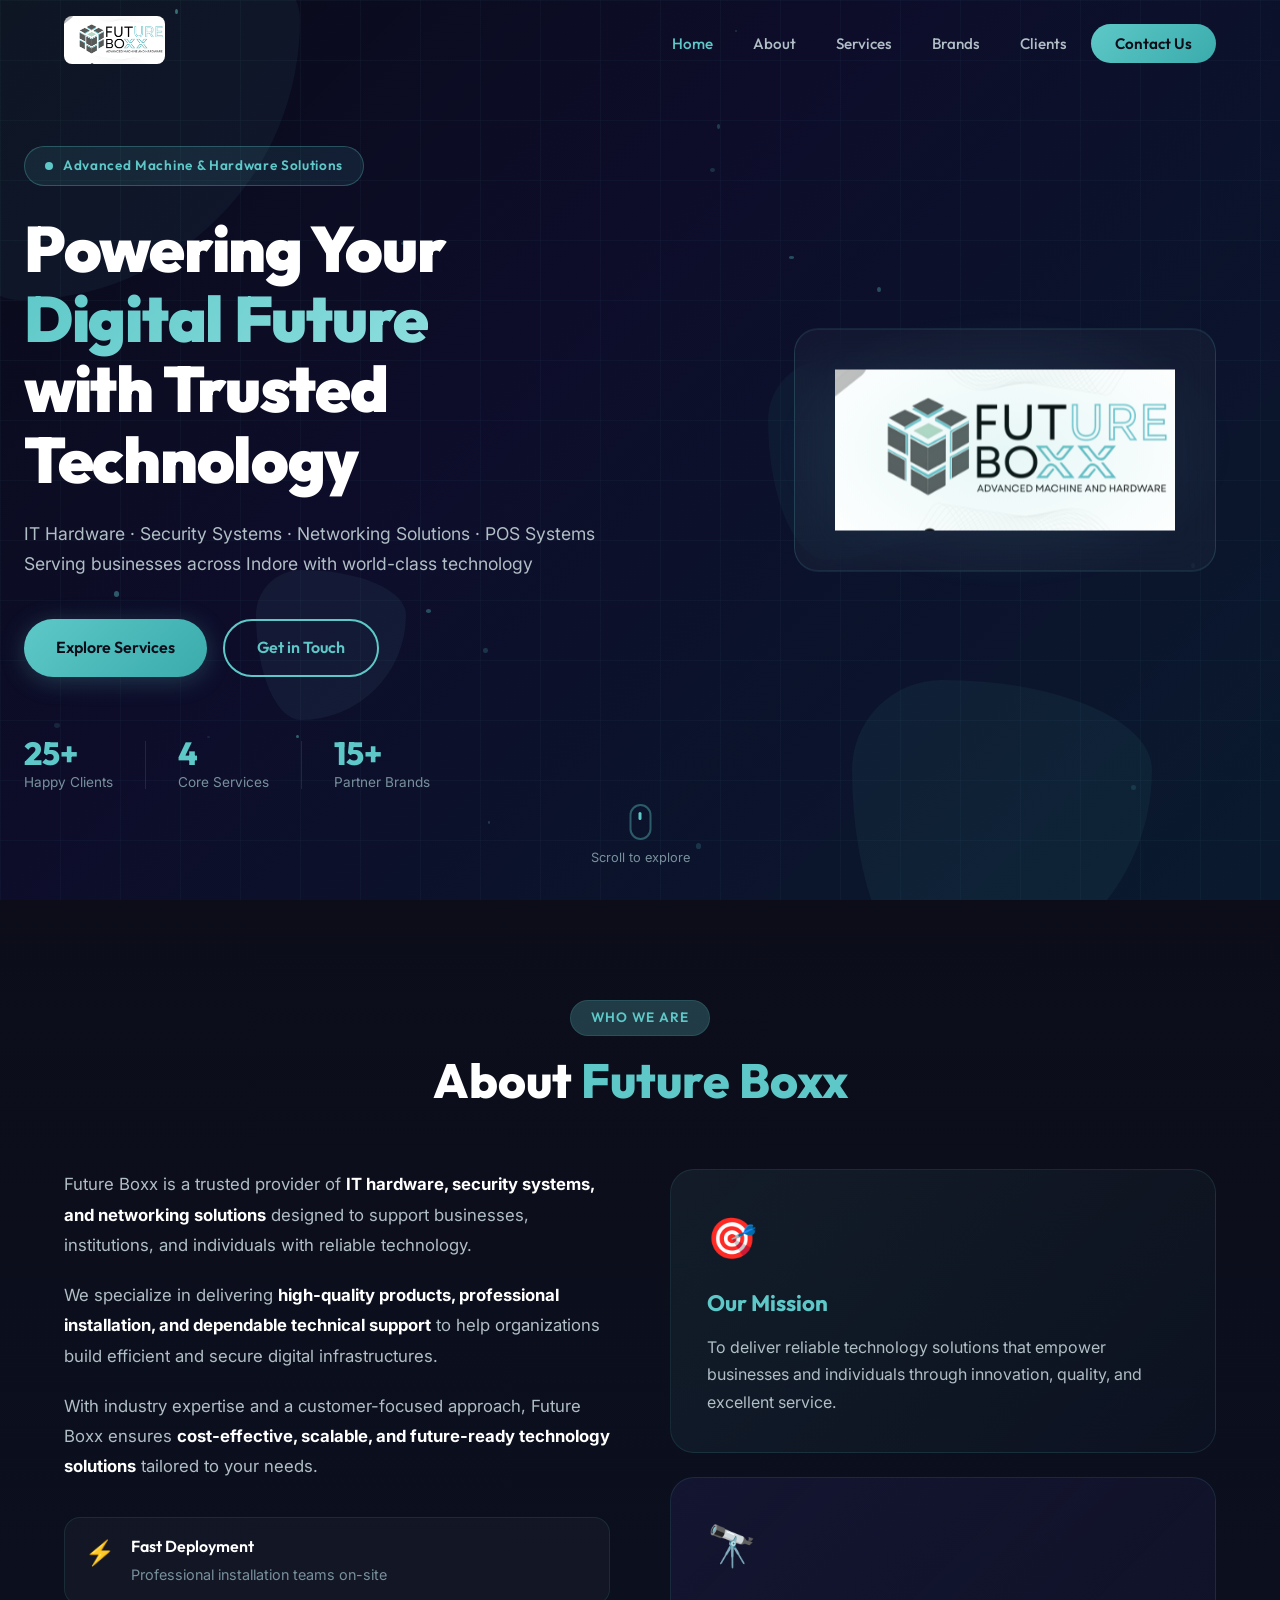
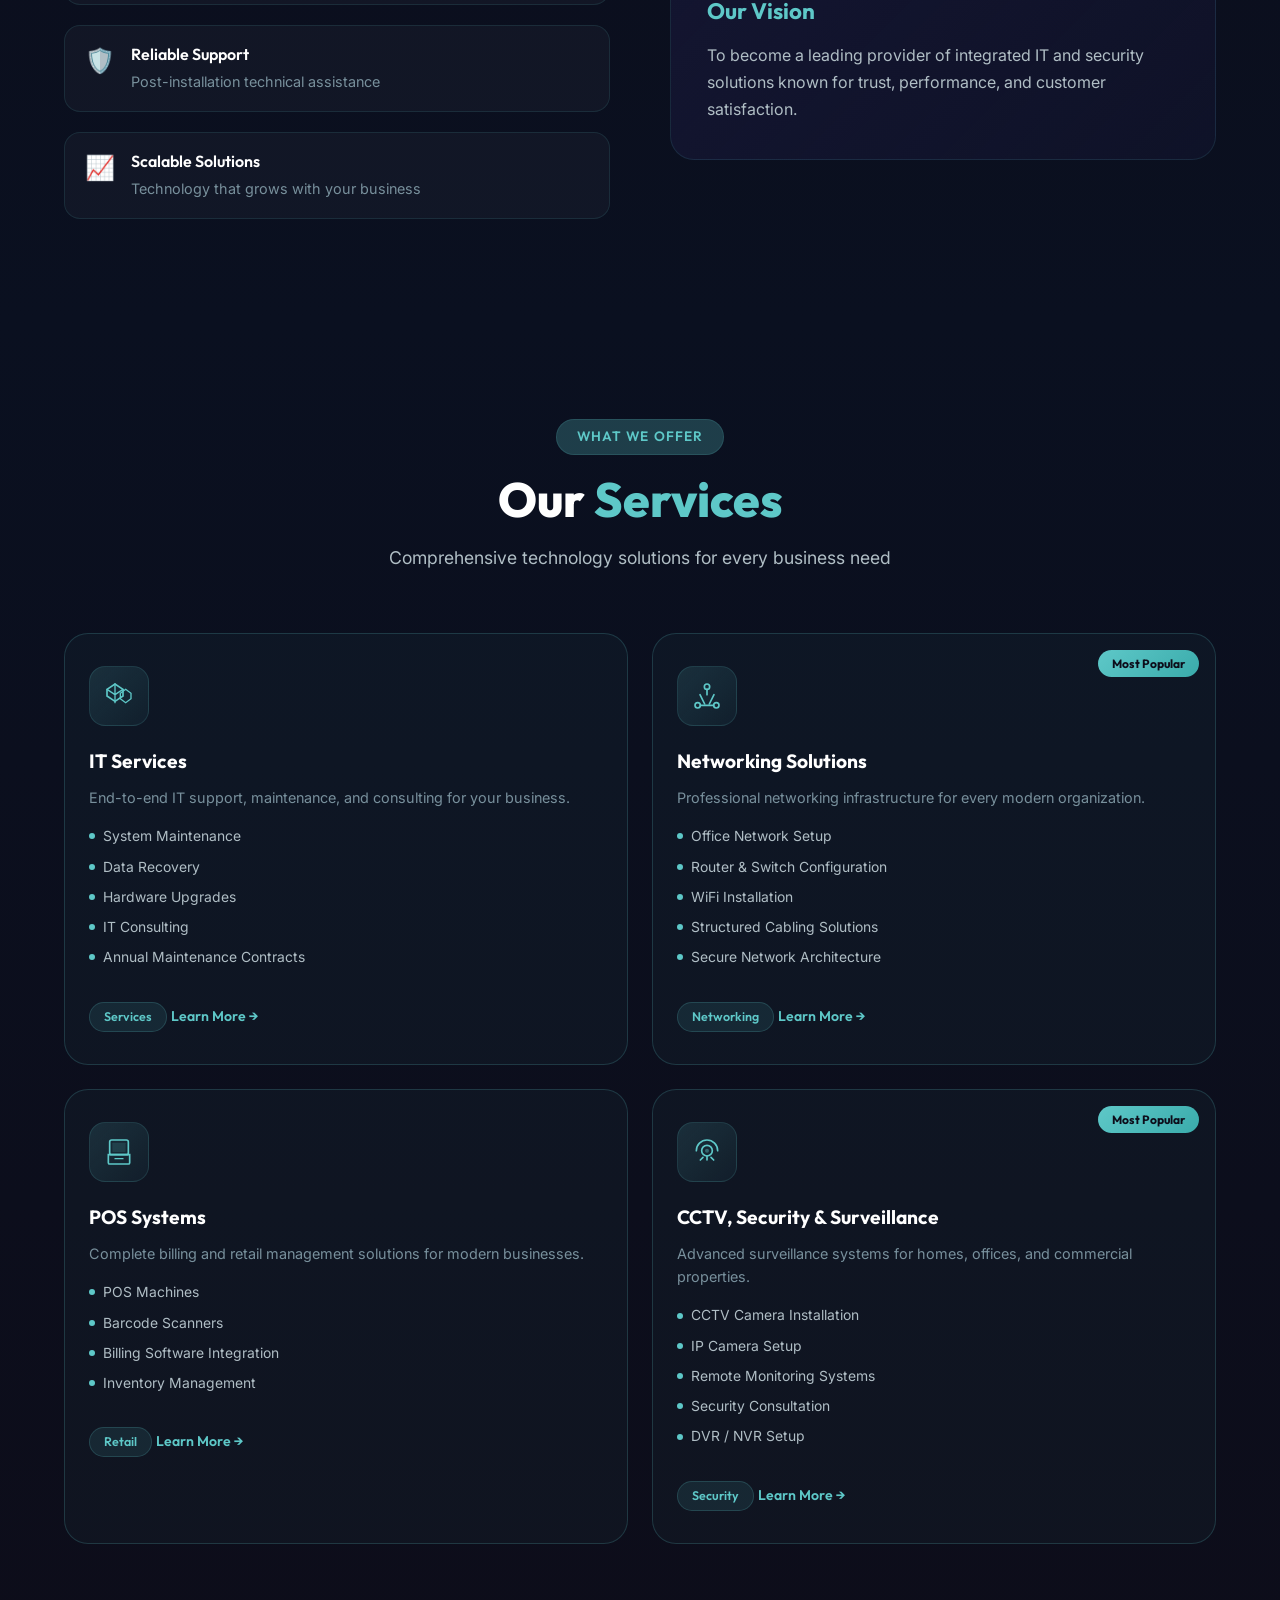
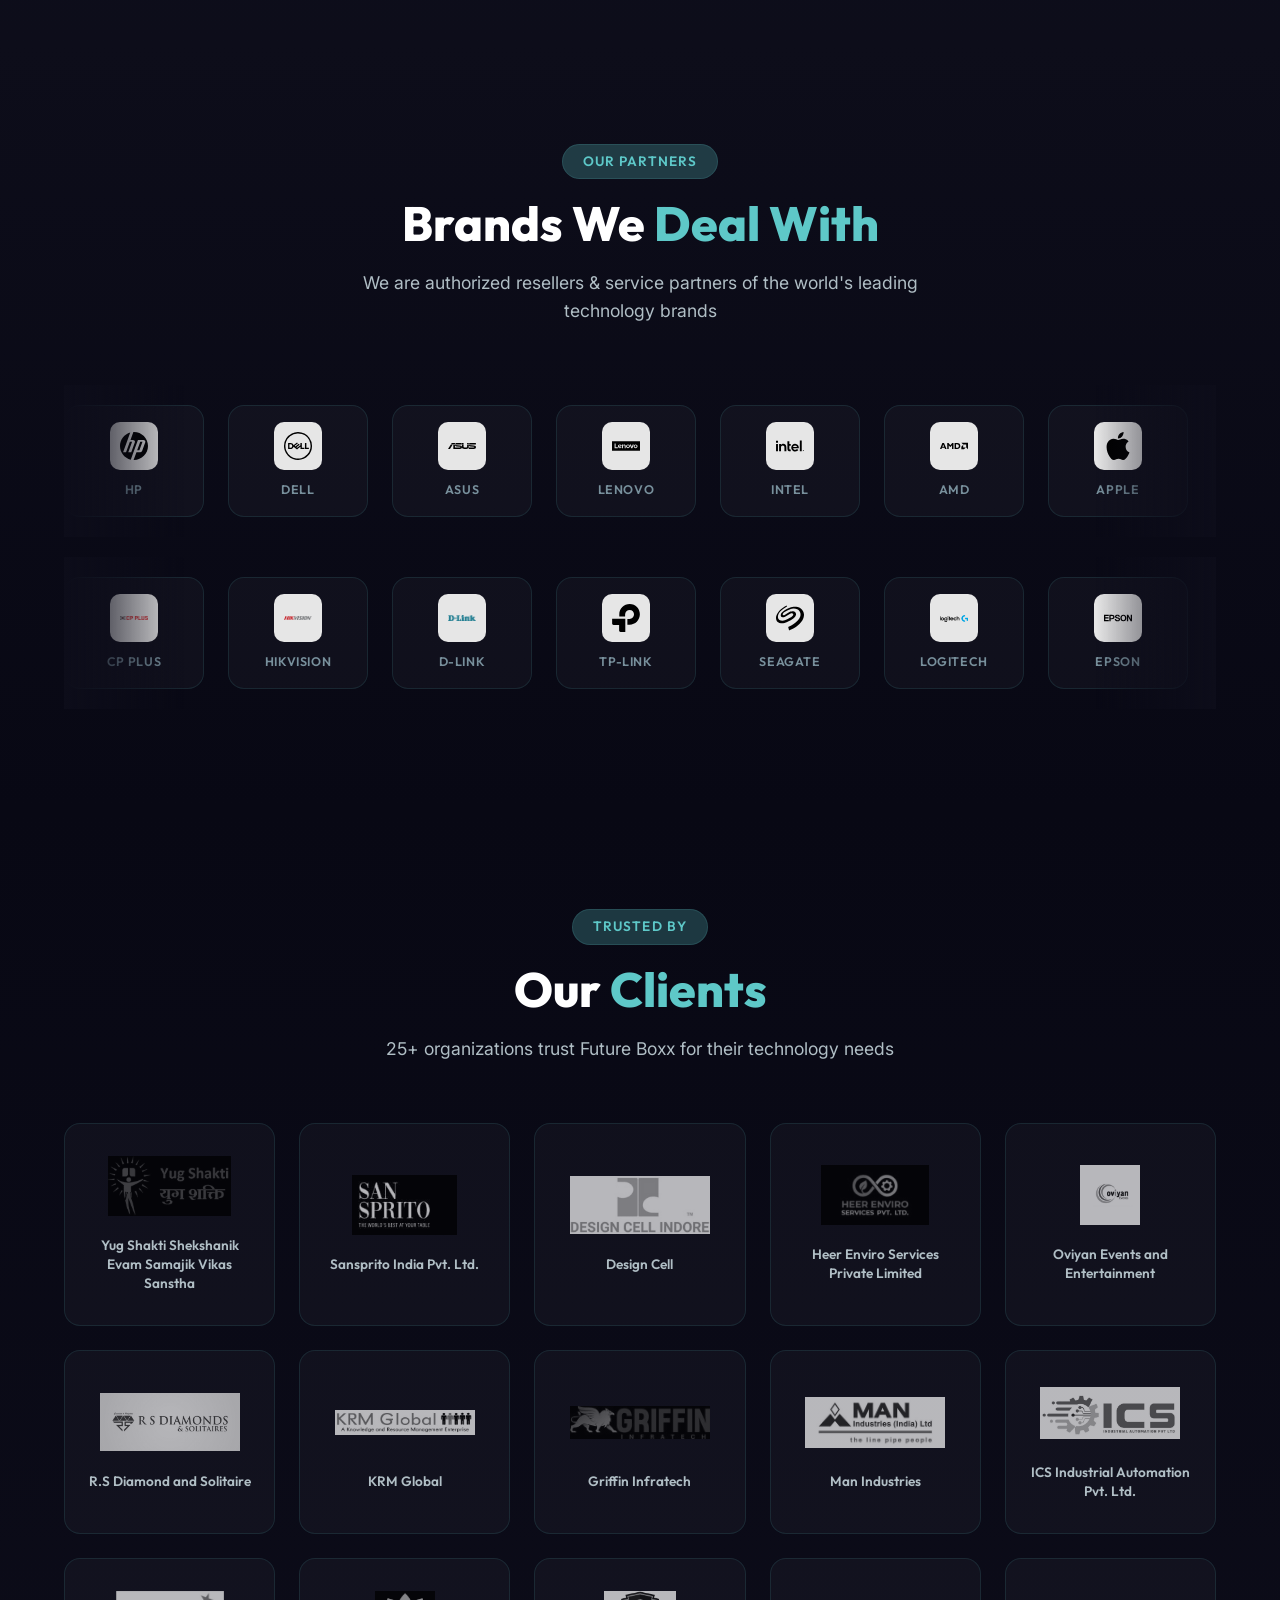
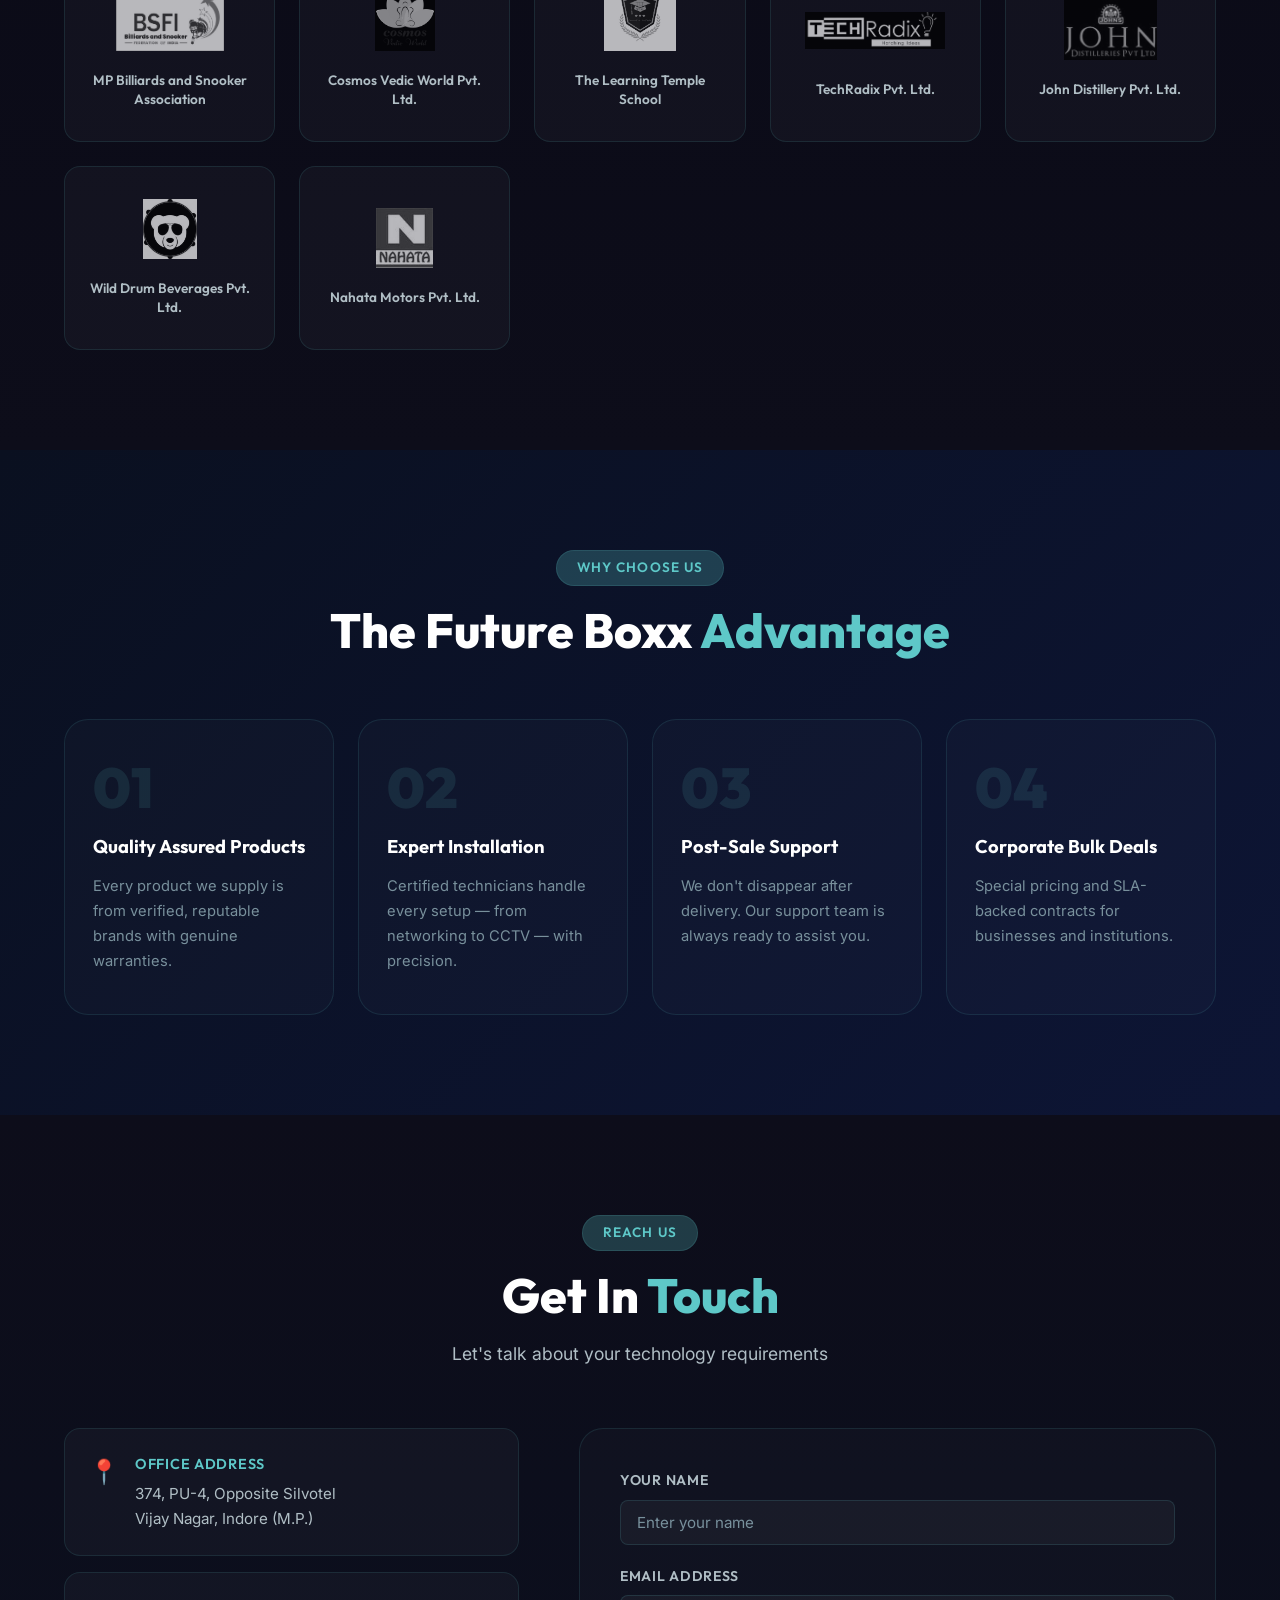
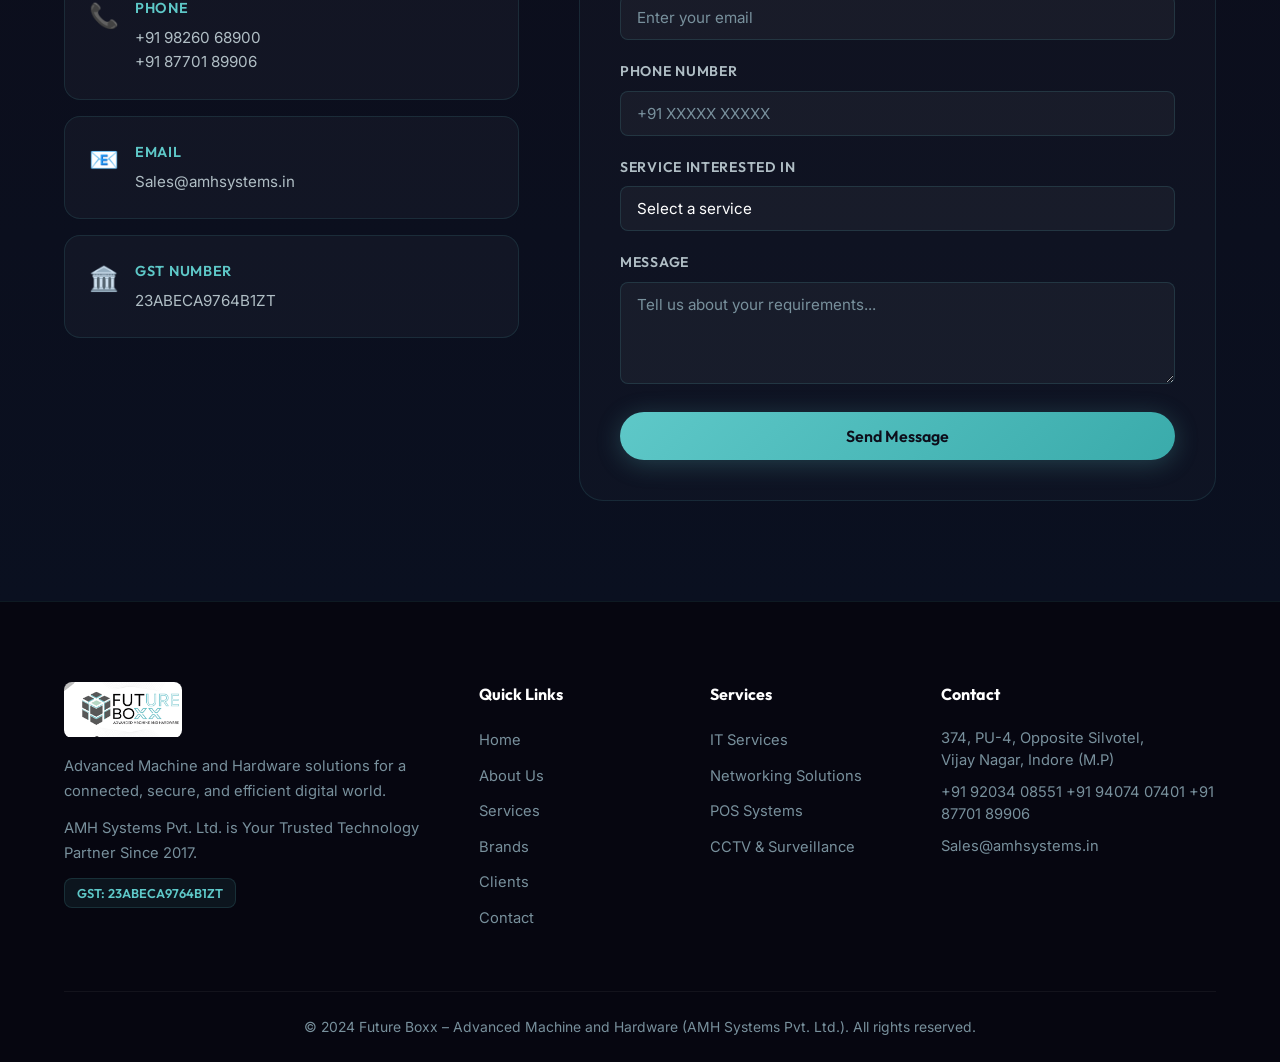
==== commit 28156c9e: "feat: add brand logos and update styles for brand image display" ====
--- a/index.html
+++ b/index.html
@@ -242,31 +242,47 @@
       <div class="brands-ticker-wrap">
         <div class="brands-ticker" id="brandsTicker">
           <!-- SET 1 -->
-          <div class="brand-logo-item"><img src="https://cdn.simpleicons.org/intel/5EC8C8" alt="Intel" onerror="this.style.display='none'" /><span>Intel</span></div>
-          <div class="brand-logo-item"><img src="https://cdn.simpleicons.org/hp/5EC8C8" alt="HP" onerror="this.style.display='none'" /><span>HP</span></div>
-          <div class="brand-logo-item"><img src="https://cdn.simpleicons.org/dell/5EC8C8" alt="Dell" onerror="this.style.display='none'" /><span>Dell</span></div>
-          <div class="brand-logo-item"><img src="https://cdn.simpleicons.org/lenovo/5EC8C8" alt="Lenovo" onerror="this.style.display='none'" /><span>Lenovo</span></div>
-          <div class="brand-logo-item"><img src="https://cdn.simpleicons.org/acer/5EC8C8" alt="Acer" onerror="this.style.display='none'" /><span>Acer</span></div>
-          <div class="brand-logo-item"><img src="https://cdn.simpleicons.org/microsoft/5EC8C8" alt="Windows" onerror="this.style.display='none'" /><span>Windows</span></div>
-          <div class="brand-logo-item brand-logo-text"><span class="brand-text-only">GIGABYTE</span></div>
-          <div class="brand-logo-item"><img src="https://cdn.simpleicons.org/msi/5EC8C8" alt="MSI" onerror="this.style.display='none'" /><span>MSI</span></div>
-          <div class="brand-logo-item"><img src="https://cdn.simpleicons.org/amd/5EC8C8" alt="AMD" onerror="this.style.display='none'" /><span>AMD</span></div>
-          <div class="brand-logo-item"><img src="https://cdn.simpleicons.org/asus/5EC8C8" alt="ASUS" onerror="this.style.display='none'" /><span>ASUS</span></div>
-          <div class="brand-logo-item"><img src="https://cdn.simpleicons.org/nvidia/5EC8C8" alt="NVIDIA" onerror="this.style.display='none'" /><span>NVIDIA</span></div>
-          <div class="brand-logo-item"><img src="https://cdn.simpleicons.org/samsung/5EC8C8" alt="Samsung" onerror="this.style.display='none'" /><span>Samsung</span></div>
+          <div class="brand-logo-item"><img src="assets/brands/hp.svg" alt="HP" onerror="this.style.display='none'" /><span>HP</span></div>
+          <div class="brand-logo-item"><img src="assets/brands/dell.svg" alt="Dell" onerror="this.style.display='none'" /><span>Dell</span></div>
+          <div class="brand-logo-item"><img src="assets/brands/asus.svg" alt="Asus" onerror="this.style.display='none'" /><span>Asus</span></div>
+          <div class="brand-logo-item"><img src="assets/brands/lenovo.svg" alt="Lenovo" onerror="this.style.display='none'" /><span>Lenovo</span></div>
+          <div class="brand-logo-item"><img src="assets/brands/intel.svg" alt="Intel" onerror="this.style.display='none'" /><span>Intel</span></div>
+          <div class="brand-logo-item"><img src="assets/brands/amd.svg" alt="AMD" onerror="this.style.display='none'" /><span>AMD</span></div>
+          <div class="brand-logo-item"><img src="assets/brands/apple.svg" alt="Apple" onerror="this.style.display='none'" /><span>Apple</span></div>
+          <div class="brand-logo-item"><img src="assets/brands/windows.svg" alt="Windows" onerror="this.style.display='none'" /><span>Windows</span></div>
+          <div class="brand-logo-item"><img src="assets/brands/msi.svg" alt="MSI" onerror="this.style.display='none'" /><span>MSI</span></div>
+          <div class="brand-logo-item"><img src="assets/brands/nvidia.svg" alt="NVIDIA" onerror="this.style.display='none'" /><span>NVIDIA</span></div>
+          <div class="brand-logo-item"><img src="assets/brands/gigabyte.svg" alt="Gigabyte" onerror="this.style.display='none'" /><span>Gigabyte</span></div>
+          <div class="brand-logo-item"><img src="assets/brands/samsung.svg" alt="Samsung" onerror="this.style.display='none'" /><span>Samsung</span></div>
+          <div class="brand-logo-item"><img src="assets/brands/canon.png" alt="Canon" onerror="this.style.display='none'" /><span>Canon</span></div>
+          <div class="brand-logo-item"><img src="assets/brands/epson.svg" alt="Epson" onerror="this.style.display='none'" /><span>Epson</span></div>
+          <div class="brand-logo-item"><img src="assets/brands/logitech-logo.png" alt="Logitech" onerror="this.style.display='none'" /><span>Logitech</span></div>
+          <div class="brand-logo-item"><img src="assets/brands/seagate.svg" alt="Seagate" onerror="this.style.display='none'" /><span>Seagate</span></div>
+          <div class="brand-logo-item"><img src="assets/brands/tplink.svg" alt="TP-Link" onerror="this.style.display='none'" /><span>TP-Link</span></div>
+          <div class="brand-logo-item"><img src="assets/brands/dlink.png" alt="D-Link" onerror="this.style.display='none'" /><span>D-Link</span></div>
+          <div class="brand-logo-item"><img src="assets/brands/hikvision.png" alt="Hikvision" onerror="this.style.display='none'" /><span>Hikvision</span></div>
+          <div class="brand-logo-item"><img src="assets/brands/cpplus.png" alt="CP Plus" onerror="this.style.display='none'" /><span>CP Plus</span></div>
           <!-- SET 2 (duplicate for seamless loop) -->
-          <div class="brand-logo-item"><img src="https://cdn.simpleicons.org/intel/5EC8C8" alt="Intel" onerror="this.style.display='none'" /><span>Intel</span></div>
-          <div class="brand-logo-item"><img src="https://cdn.simpleicons.org/hp/5EC8C8" alt="HP" onerror="this.style.display='none'" /><span>HP</span></div>
-          <div class="brand-logo-item"><img src="https://cdn.simpleicons.org/dell/5EC8C8" alt="Dell" onerror="this.style.display='none'" /><span>Dell</span></div>
-          <div class="brand-logo-item"><img src="https://cdn.simpleicons.org/lenovo/5EC8C8" alt="Lenovo" onerror="this.style.display='none'" /><span>Lenovo</span></div>
-          <div class="brand-logo-item"><img src="https://cdn.simpleicons.org/acer/5EC8C8" alt="Acer" onerror="this.style.display='none'" /><span>Acer</span></div>
-          <div class="brand-logo-item"><img src="https://cdn.simpleicons.org/microsoft/5EC8C8" alt="Windows" onerror="this.style.display='none'" /><span>Windows</span></div>
-          <div class="brand-logo-item brand-logo-text"><span class="brand-text-only">GIGABYTE</span></div>
-          <div class="brand-logo-item"><img src="https://cdn.simpleicons.org/msi/5EC8C8" alt="MSI" onerror="this.style.display='none'" /><span>MSI</span></div>
-          <div class="brand-logo-item"><img src="https://cdn.simpleicons.org/amd/5EC8C8" alt="AMD" onerror="this.style.display='none'" /><span>AMD</span></div>
-          <div class="brand-logo-item"><img src="https://cdn.simpleicons.org/asus/5EC8C8" alt="ASUS" onerror="this.style.display='none'" /><span>ASUS</span></div>
-          <div class="brand-logo-item"><img src="https://cdn.simpleicons.org/nvidia/5EC8C8" alt="NVIDIA" onerror="this.style.display='none'" /><span>NVIDIA</span></div>
-          <div class="brand-logo-item"><img src="https://cdn.simpleicons.org/samsung/5EC8C8" alt="Samsung" onerror="this.style.display='none'" /><span>Samsung</span></div>
+          <div class="brand-logo-item"><img src="assets/brands/hp.svg" alt="HP" onerror="this.style.display='none'" /><span>HP</span></div>
+          <div class="brand-logo-item"><img src="assets/brands/dell.svg" alt="Dell" onerror="this.style.display='none'" /><span>Dell</span></div>
+          <div class="brand-logo-item"><img src="assets/brands/asus.svg" alt="Asus" onerror="this.style.display='none'" /><span>Asus</span></div>
+          <div class="brand-logo-item"><img src="assets/brands/lenovo.svg" alt="Lenovo" onerror="this.style.display='none'" /><span>Lenovo</span></div>
+          <div class="brand-logo-item"><img src="assets/brands/intel.svg" alt="Intel" onerror="this.style.display='none'" /><span>Intel</span></div>
+          <div class="brand-logo-item"><img src="assets/brands/amd.svg" alt="AMD" onerror="this.style.display='none'" /><span>AMD</span></div>
+          <div class="brand-logo-item"><img src="assets/brands/apple.svg" alt="Apple" onerror="this.style.display='none'" /><span>Apple</span></div>
+          <div class="brand-logo-item"><img src="assets/brands/windows.svg" alt="Windows" onerror="this.style.display='none'" /><span>Windows</span></div>
+          <div class="brand-logo-item"><img src="assets/brands/msi.svg" alt="MSI" onerror="this.style.display='none'" /><span>MSI</span></div>
+          <div class="brand-logo-item"><img src="assets/brands/nvidia.svg" alt="NVIDIA" onerror="this.style.display='none'" /><span>NVIDIA</span></div>
+          <div class="brand-logo-item"><img src="assets/brands/gigabyte.svg" alt="Gigabyte" onerror="this.style.display='none'" /><span>Gigabyte</span></div>
+          <div class="brand-logo-item"><img src="assets/brands/samsung.svg" alt="Samsung" onerror="this.style.display='none'" /><span>Samsung</span></div>
+          <div class="brand-logo-item"><img src="assets/brands/canon.png" alt="Canon" onerror="this.style.display='none'" /><span>Canon</span></div>
+          <div class="brand-logo-item"><img src="assets/brands/epson.svg" alt="Epson" onerror="this.style.display='none'" /><span>Epson</span></div>
+          <div class="brand-logo-item"><img src="assets/brands/logitech-logo.png" alt="Logitech" onerror="this.style.display='none'" /><span>Logitech</span></div>
+          <div class="brand-logo-item"><img src="assets/brands/seagate.svg" alt="Seagate" onerror="this.style.display='none'" /><span>Seagate</span></div>
+          <div class="brand-logo-item"><img src="assets/brands/tplink.svg" alt="TP-Link" onerror="this.style.display='none'" /><span>TP-Link</span></div>
+          <div class="brand-logo-item"><img src="assets/brands/dlink.png" alt="D-Link" onerror="this.style.display='none'" /><span>D-Link</span></div>
+          <div class="brand-logo-item"><img src="assets/brands/hikvision.png" alt="Hikvision" onerror="this.style.display='none'" /><span>Hikvision</span></div>
+          <div class="brand-logo-item"><img src="assets/brands/cpplus.png" alt="CP Plus" onerror="this.style.display='none'" /><span>CP Plus</span></div>
         </div>
       </div>
 
@@ -274,34 +290,48 @@
       <div class="brands-ticker-wrap" style="margin-top:20px;">
         <div class="brands-ticker brands-ticker-reverse" id="brandsTickerR">
           <!-- SET 1 -->
-          <div class="brand-logo-item"><img src="https://cdn.simpleicons.org/canon/5EC8C8" alt="Canon" onerror="this.style.display='none'" /><span>Canon</span></div>
-          <div class="brand-logo-item brand-logo-text"><span class="brand-text-only">BROTHER</span></div>
-          <div class="brand-logo-item"><img src="https://cdn.simpleicons.org/epson/5EC8C8" alt="Epson" onerror="this.style.display='none'" /><span>Epson</span></div>
-          <div class="brand-logo-item"><img src="https://cdn.simpleicons.org/seagate/5EC8C8" alt="Seagate" onerror="this.style.display='none'" /><span>Seagate</span></div>
-          <div class="brand-logo-item brand-logo-text"><span class="brand-text-only">W-DIGITAL</span></div>
-          <div class="brand-logo-item"><img src="https://cdn.simpleicons.org/cisco/5EC8C8" alt="Cisco" onerror="this.style.display='none'" /><span>Cisco</span></div>
-          <div class="brand-logo-item"><img src="https://cdn.simpleicons.org/logitech/5EC8C8" alt="Logitech" onerror="this.style.display='none'" /><span>Logitech</span></div>
-          <div class="brand-logo-item brand-logo-text"><span class="brand-text-only">KINGSTON</span></div>
-          <div class="brand-logo-item brand-logo-text"><span class="brand-text-only">HIKVISION</span></div>
-          <div class="brand-logo-item brand-logo-text"><span class="brand-text-only">CP PLUS</span></div>
-          <div class="brand-logo-item brand-logo-text"><span class="brand-text-only">ADATA</span></div>
-          <div class="brand-logo-item brand-logo-text"><span class="brand-text-only">ASROCK</span></div>
-          <div class="brand-logo-item"><img src="https://cdn.simpleicons.org/tplink/5EC8C8" alt="TP-Link" onerror="this.style.display='none'" /><span>TP-Link</span></div>
+          <div class="brand-logo-item"><img src="assets/brands/cpplus.png" alt="CP Plus" onerror="this.style.display='none'" /><span>CP Plus</span></div>
+          <div class="brand-logo-item"><img src="assets/brands/hikvision.png" alt="Hikvision" onerror="this.style.display='none'" /><span>Hikvision</span></div>
+          <div class="brand-logo-item"><img src="assets/brands/dlink.png" alt="D-Link" onerror="this.style.display='none'" /><span>D-Link</span></div>
+          <div class="brand-logo-item"><img src="assets/brands/tplink.svg" alt="TP-Link" onerror="this.style.display='none'" /><span>TP-Link</span></div>
+          <div class="brand-logo-item"><img src="assets/brands/seagate.svg" alt="Seagate" onerror="this.style.display='none'" /><span>Seagate</span></div>
+          <div class="brand-logo-item"><img src="assets/brands/logitech-logo.png" alt="Logitech" onerror="this.style.display='none'" /><span>Logitech</span></div>
+          <div class="brand-logo-item"><img src="assets/brands/epson.svg" alt="Epson" onerror="this.style.display='none'" /><span>Epson</span></div>
+          <div class="brand-logo-item"><img src="assets/brands/canon.png" alt="Canon" onerror="this.style.display='none'" /><span>Canon</span></div>
+          <div class="brand-logo-item"><img src="assets/brands/samsung.svg" alt="Samsung" onerror="this.style.display='none'" /><span>Samsung</span></div>
+          <div class="brand-logo-item"><img src="assets/brands/gigabyte.svg" alt="Gigabyte" onerror="this.style.display='none'" /><span>Gigabyte</span></div>
+          <div class="brand-logo-item"><img src="assets/brands/nvidia.svg" alt="NVIDIA" onerror="this.style.display='none'" /><span>NVIDIA</span></div>
+          <div class="brand-logo-item"><img src="assets/brands/msi.svg" alt="MSI" onerror="this.style.display='none'" /><span>MSI</span></div>
+          <div class="brand-logo-item"><img src="assets/brands/windows.svg" alt="Windows" onerror="this.style.display='none'" /><span>Windows</span></div>
+          <div class="brand-logo-item"><img src="assets/brands/apple.svg" alt="Apple" onerror="this.style.display='none'" /><span>Apple</span></div>
+          <div class="brand-logo-item"><img src="assets/brands/amd.svg" alt="AMD" onerror="this.style.display='none'" /><span>AMD</span></div>
+          <div class="brand-logo-item"><img src="assets/brands/intel.svg" alt="Intel" onerror="this.style.display='none'" /><span>Intel</span></div>
+          <div class="brand-logo-item"><img src="assets/brands/lenovo.svg" alt="Lenovo" onerror="this.style.display='none'" /><span>Lenovo</span></div>
+          <div class="brand-logo-item"><img src="assets/brands/asus.svg" alt="Asus" onerror="this.style.display='none'" /><span>Asus</span></div>
+          <div class="brand-logo-item"><img src="assets/brands/dell.svg" alt="Dell" onerror="this.style.display='none'" /><span>Dell</span></div>
+          <div class="brand-logo-item"><img src="assets/brands/hp.svg" alt="HP" onerror="this.style.display='none'" /><span>HP</span></div>
           
           <!-- SET 2 (duplicate for seamless loop) -->
-          <div class="brand-logo-item"><img src="https://cdn.simpleicons.org/canon/5EC8C8" alt="Canon" onerror="this.style.display='none'" /><span>Canon</span></div>
-          <div class="brand-logo-item brand-logo-text"><span class="brand-text-only">BROTHER</span></div>
-          <div class="brand-logo-item"><img src="https://cdn.simpleicons.org/epson/5EC8C8" alt="Epson" onerror="this.style.display='none'" /><span>Epson</span></div>
-          <div class="brand-logo-item"><img src="https://cdn.simpleicons.org/seagate/5EC8C8" alt="Seagate" onerror="this.style.display='none'" /><span>Seagate</span></div>
-          <div class="brand-logo-item brand-logo-text"><span class="brand-text-only">W-DIGITAL</span></div>
-          <div class="brand-logo-item"><img src="https://cdn.simpleicons.org/cisco/5EC8C8" alt="Cisco" onerror="this.style.display='none'" /><span>Cisco</span></div>
-          <div class="brand-logo-item"><img src="https://cdn.simpleicons.org/logitech/5EC8C8" alt="Logitech" onerror="this.style.display='none'" /><span>Logitech</span></div>
-          <div class="brand-logo-item brand-logo-text"><span class="brand-text-only">KINGSTON</span></div>
-          <div class="brand-logo-item brand-logo-text"><span class="brand-text-only">HIKVISION</span></div>
-          <div class="brand-logo-item brand-logo-text"><span class="brand-text-only">CP PLUS</span></div>
-          <div class="brand-logo-item brand-logo-text"><span class="brand-text-only">ADATA</span></div>
-          <div class="brand-logo-item brand-logo-text"><span class="brand-text-only">ASROCK</span></div>
-          <div class="brand-logo-item"><img src="https://cdn.simpleicons.org/tplink/5EC8C8" alt="TP-Link" onerror="this.style.display='none'" /><span>TP-Link</span></div>
+          <div class="brand-logo-item"><img src="assets/brands/cpplus.png" alt="CP Plus" onerror="this.style.display='none'" /><span>CP Plus</span></div>
+          <div class="brand-logo-item"><img src="assets/brands/hikvision.png" alt="Hikvision" onerror="this.style.display='none'" /><span>Hikvision</span></div>
+          <div class="brand-logo-item"><img src="assets/brands/dlink.png" alt="D-Link" onerror="this.style.display='none'" /><span>D-Link</span></div>
+          <div class="brand-logo-item"><img src="assets/brands/tplink.svg" alt="TP-Link" onerror="this.style.display='none'" /><span>TP-Link</span></div>
+          <div class="brand-logo-item"><img src="assets/brands/seagate.svg" alt="Seagate" onerror="this.style.display='none'" /><span>Seagate</span></div>
+          <div class="brand-logo-item"><img src="assets/brands/logitech-logo.png" alt="Logitech" onerror="this.style.display='none'" /><span>Logitech</span></div>
+          <div class="brand-logo-item"><img src="assets/brands/epson.svg" alt="Epson" onerror="this.style.display='none'" /><span>Epson</span></div>
+          <div class="brand-logo-item"><img src="assets/brands/canon.png" alt="Canon" onerror="this.style.display='none'" /><span>Canon</span></div>
+          <div class="brand-logo-item"><img src="assets/brands/samsung.svg" alt="Samsung" onerror="this.style.display='none'" /><span>Samsung</span></div>
+          <div class="brand-logo-item"><img src="assets/brands/gigabyte.svg" alt="Gigabyte" onerror="this.style.display='none'" /><span>Gigabyte</span></div>
+          <div class="brand-logo-item"><img src="assets/brands/nvidia.svg" alt="NVIDIA" onerror="this.style.display='none'" /><span>NVIDIA</span></div>
+          <div class="brand-logo-item"><img src="assets/brands/msi.svg" alt="MSI" onerror="this.style.display='none'" /><span>MSI</span></div>
+          <div class="brand-logo-item"><img src="assets/brands/windows.svg" alt="Windows" onerror="this.style.display='none'" /><span>Windows</span></div>
+          <div class="brand-logo-item"><img src="assets/brands/apple.svg" alt="Apple" onerror="this.style.display='none'" /><span>Apple</span></div>
+          <div class="brand-logo-item"><img src="assets/brands/amd.svg" alt="AMD" onerror="this.style.display='none'" /><span>AMD</span></div>
+          <div class="brand-logo-item"><img src="assets/brands/intel.svg" alt="Intel" onerror="this.style.display='none'" /><span>Intel</span></div>
+          <div class="brand-logo-item"><img src="assets/brands/lenovo.svg" alt="Lenovo" onerror="this.style.display='none'" /><span>Lenovo</span></div>
+          <div class="brand-logo-item"><img src="assets/brands/asus.svg" alt="Asus" onerror="this.style.display='none'" /><span>Asus</span></div>
+          <div class="brand-logo-item"><img src="assets/brands/dell.svg" alt="Dell" onerror="this.style.display='none'" /><span>Dell</span></div>
+          <div class="brand-logo-item"><img src="assets/brands/hp.svg" alt="HP" onerror="this.style.display='none'" /><span>HP</span></div>
         </div>
       </div>
 
--- a/style.css
+++ b/style.css
@@ -673,6 +673,9 @@
   object-fit: contain;
   filter: brightness(0.9);
   transition: var(--transition);
+  background: #fff;
+  padding: 10px;
+  border-radius: 10px;
 }
 .brand-logo-item:hover img { filter: brightness(1.2) drop-shadow(0 0 6px rgba(94,200,200,0.5)); }
 .brand-logo-item span {
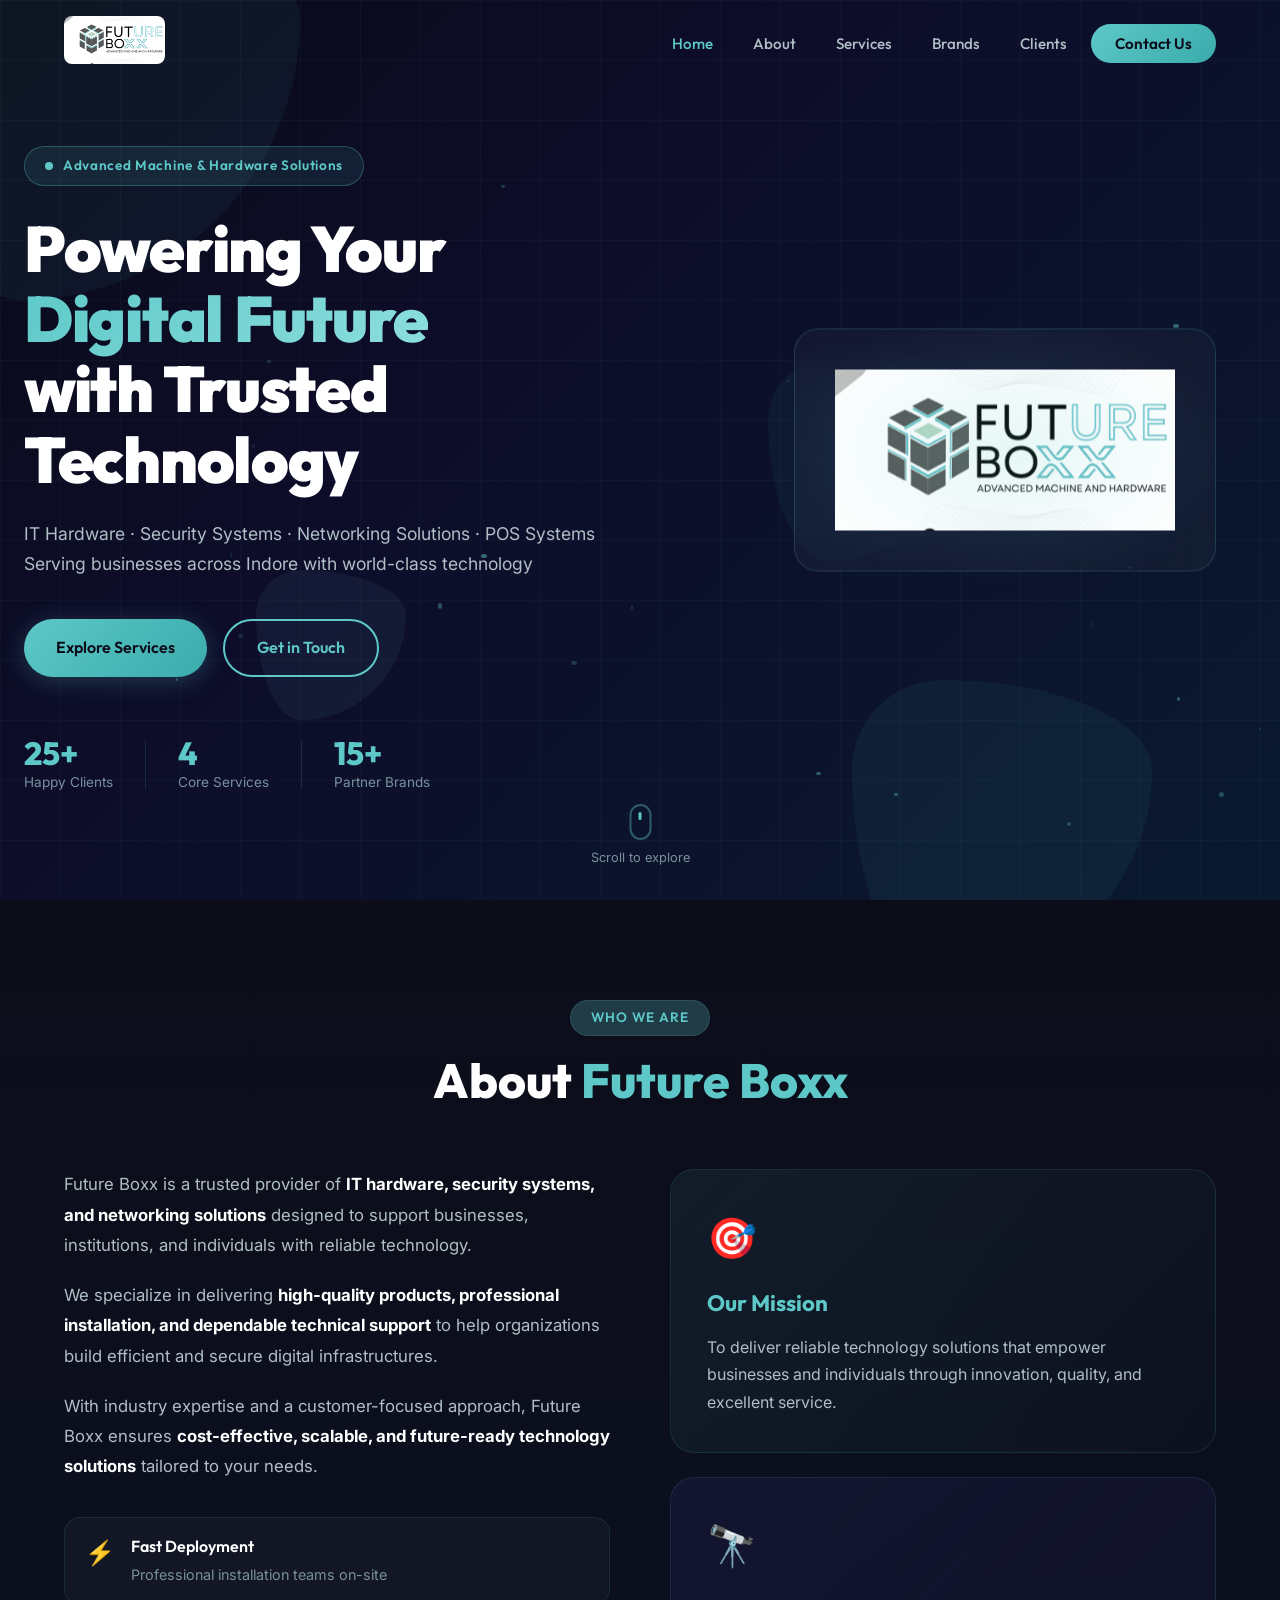
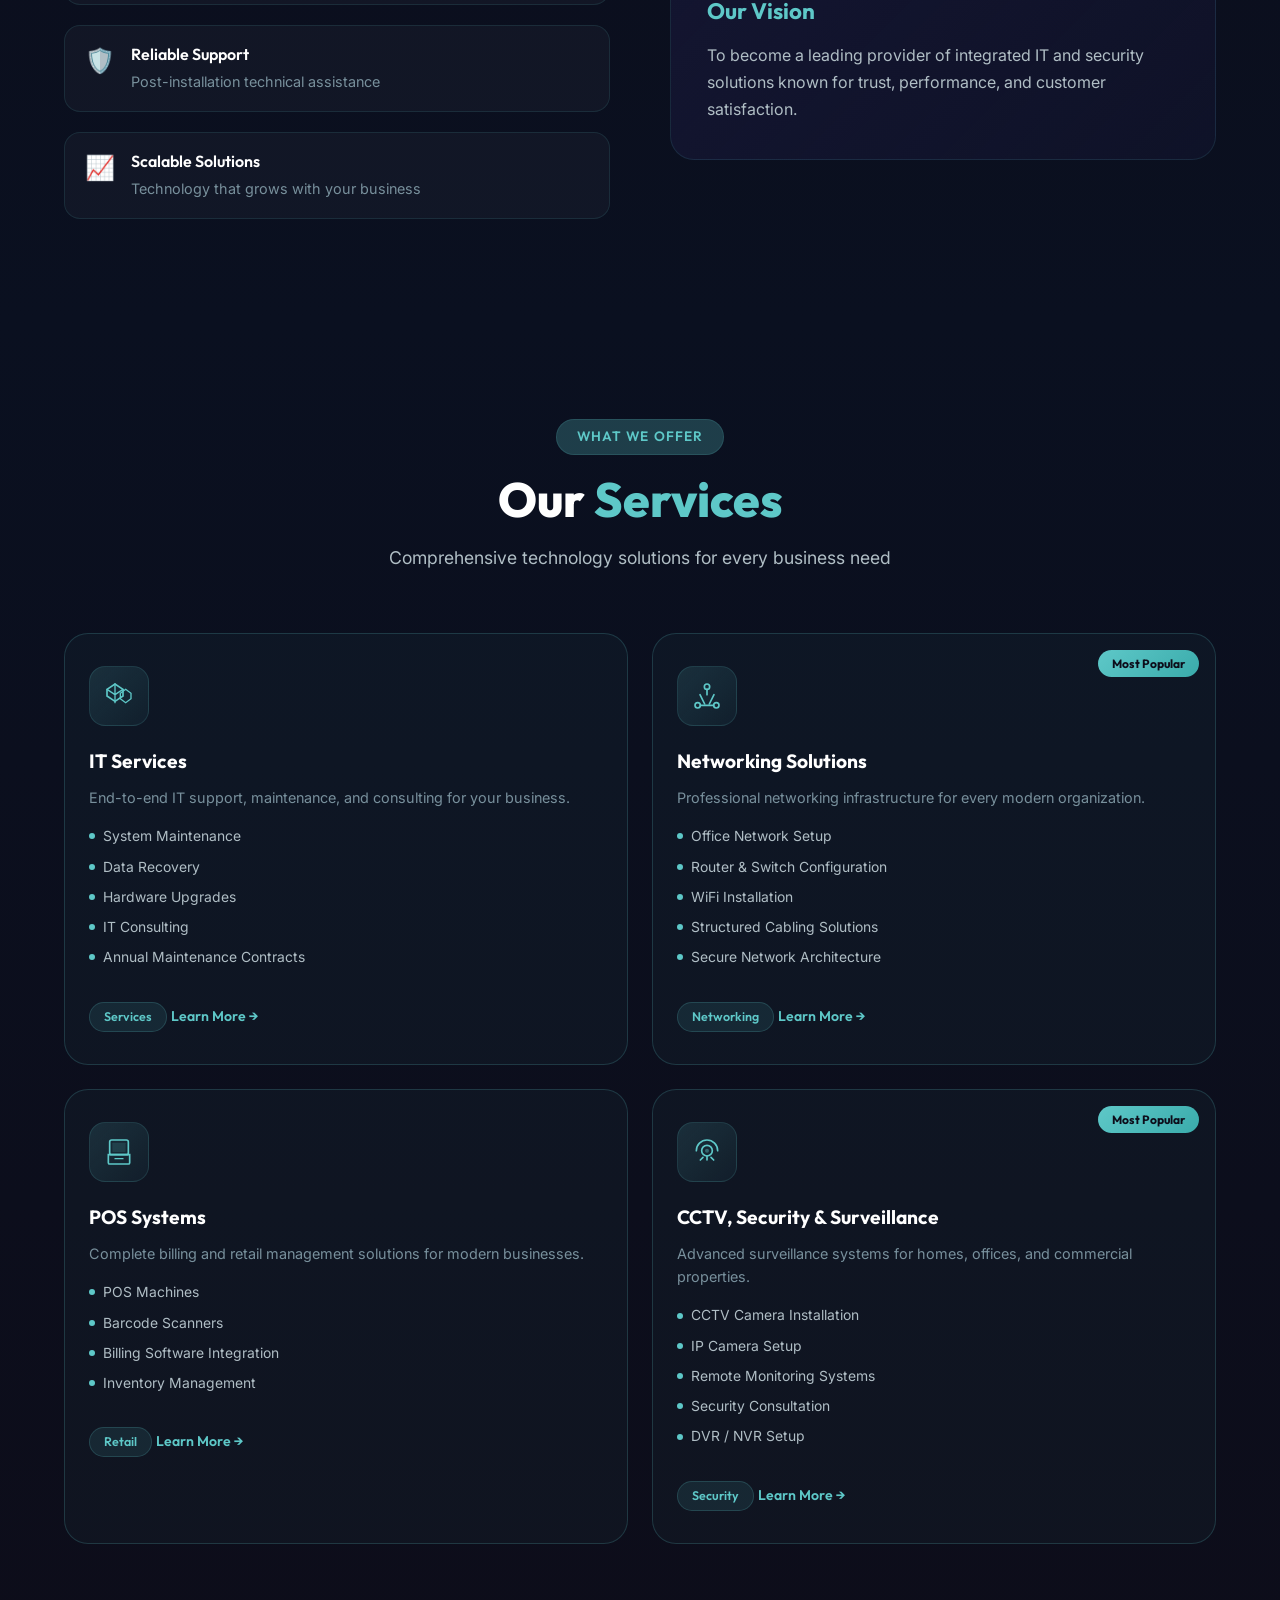
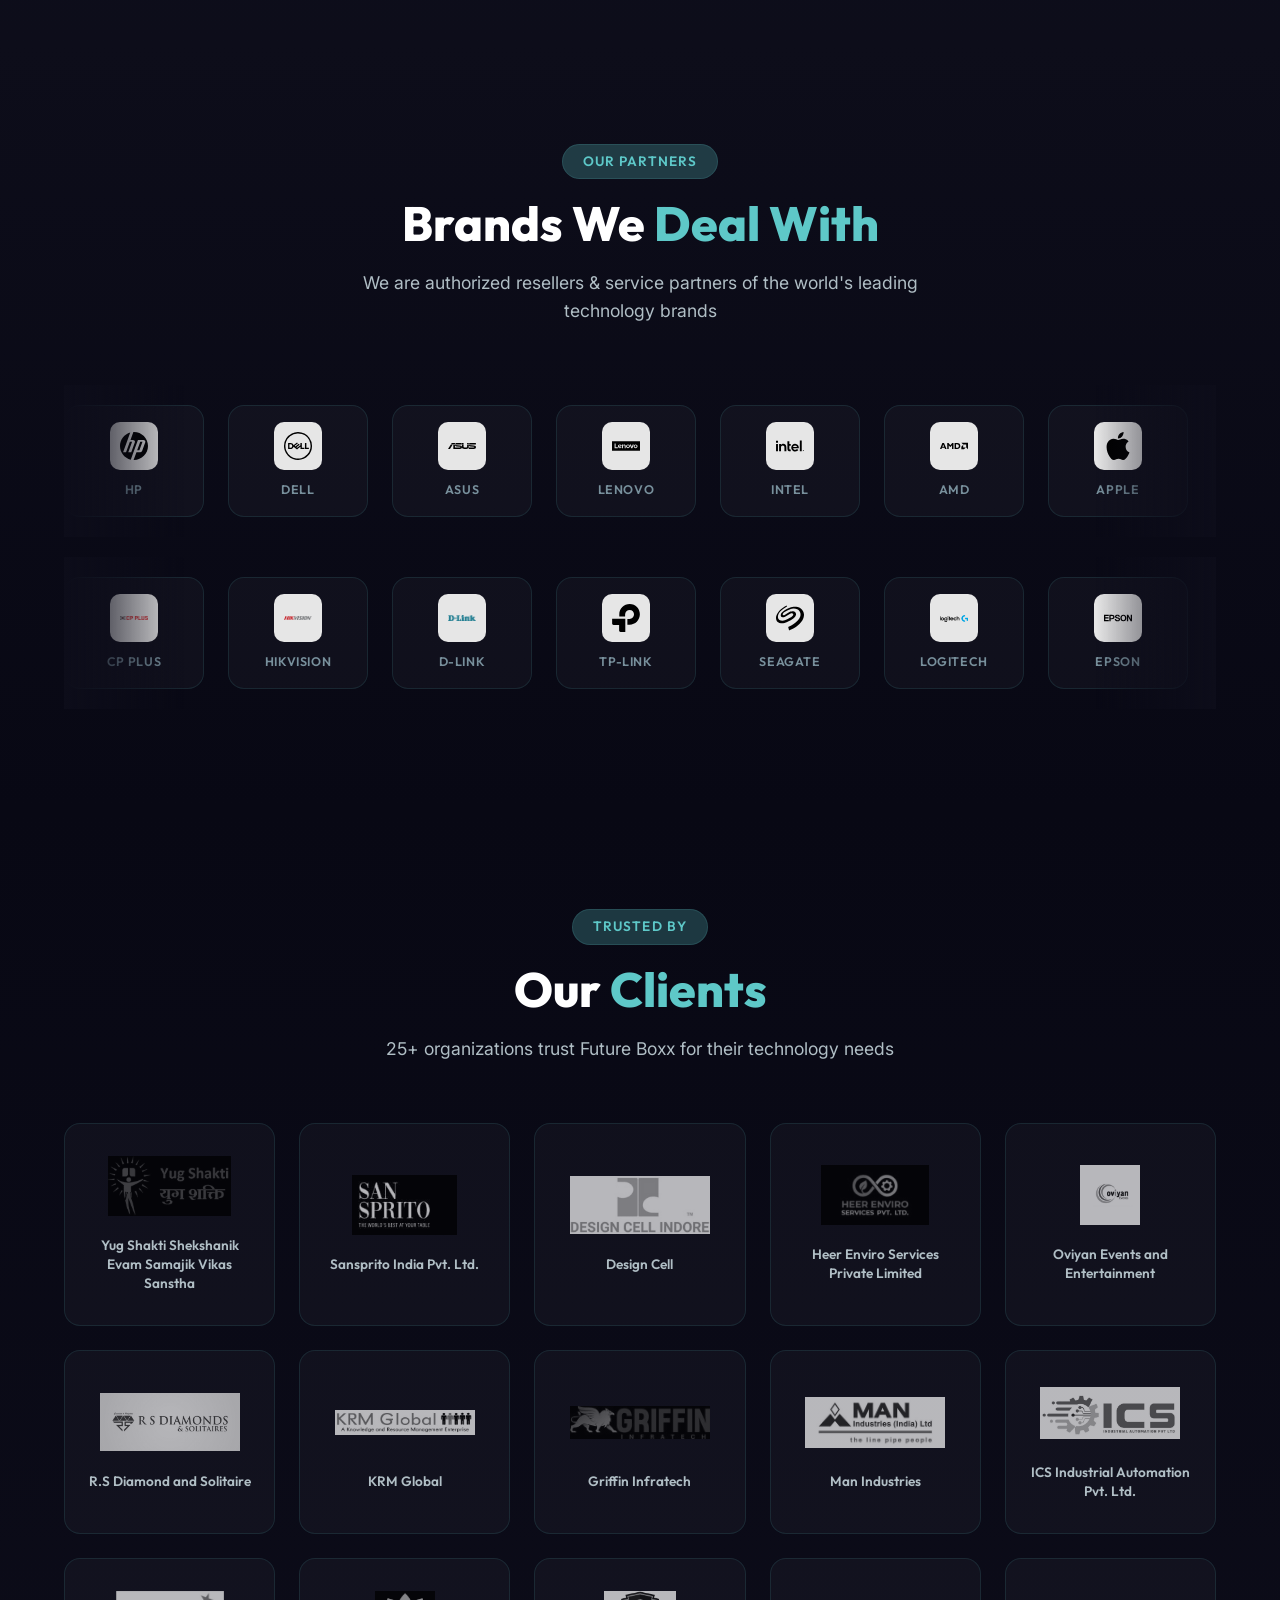
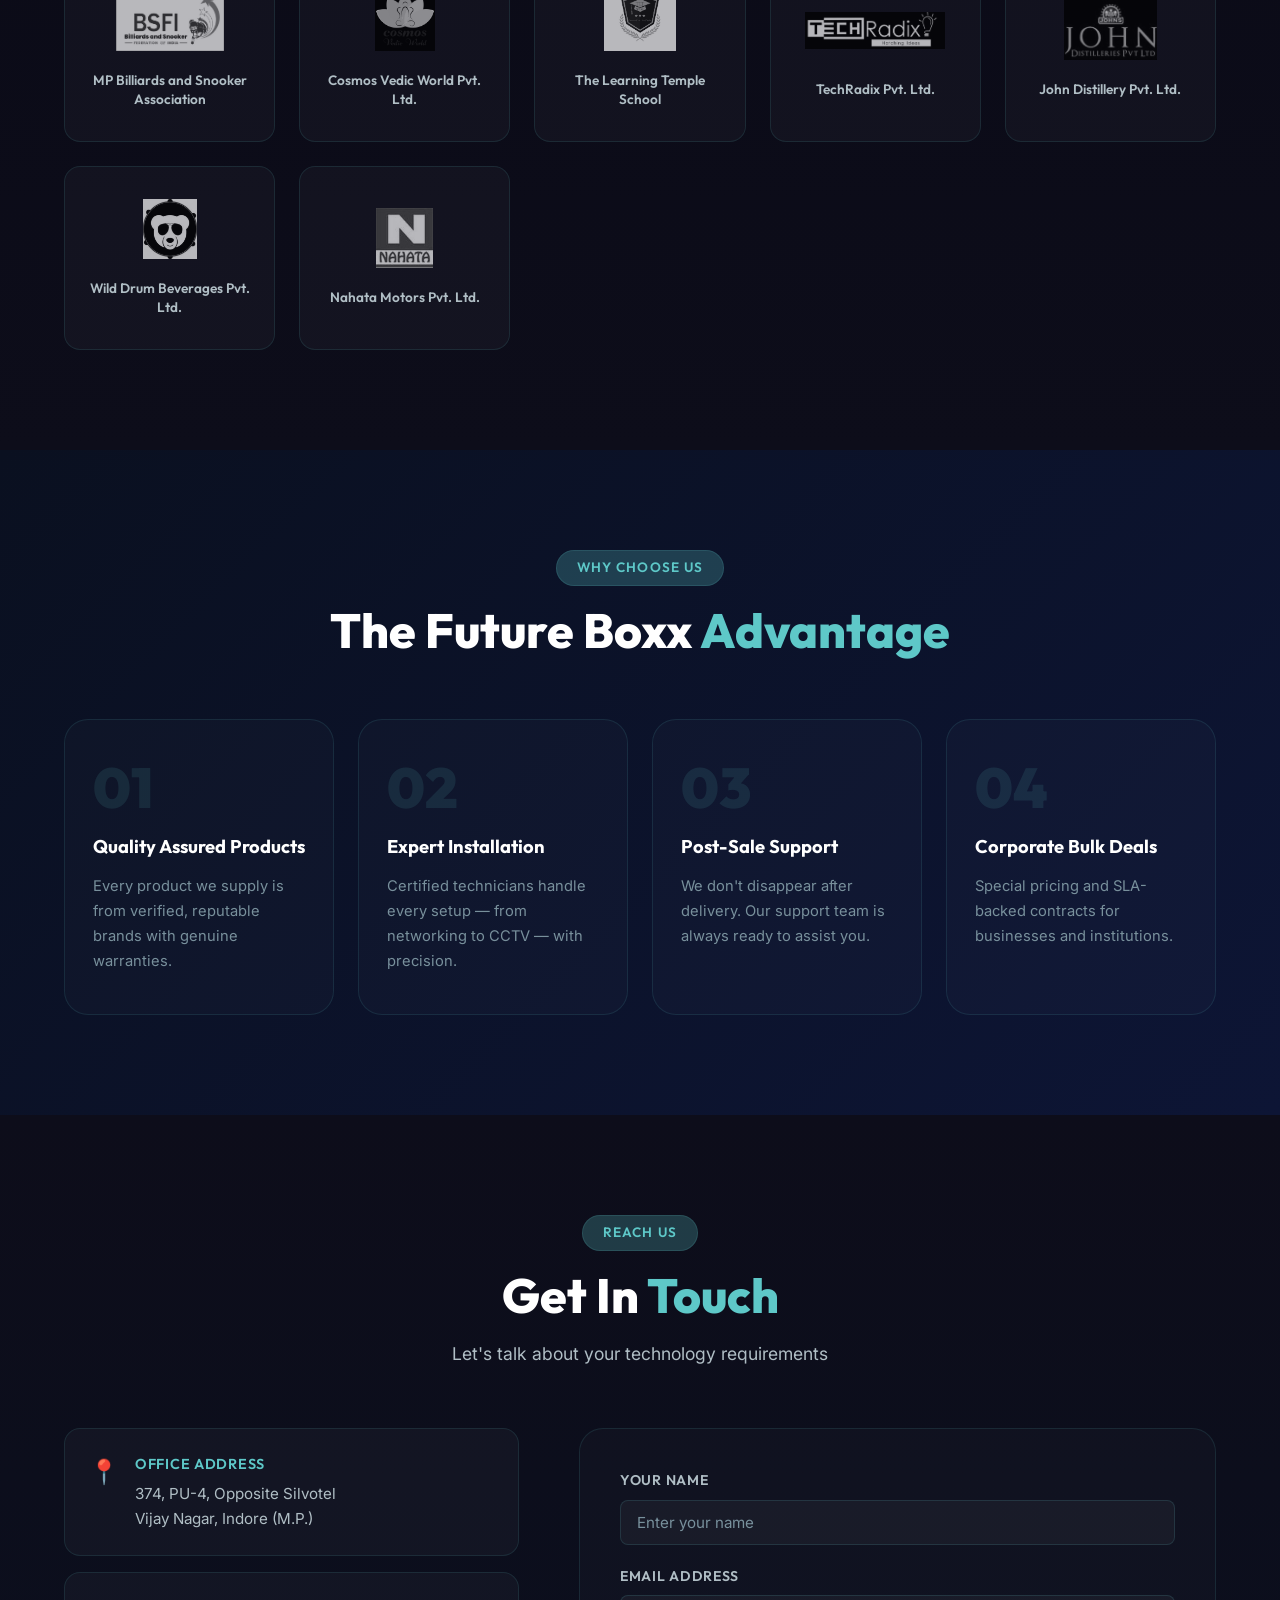
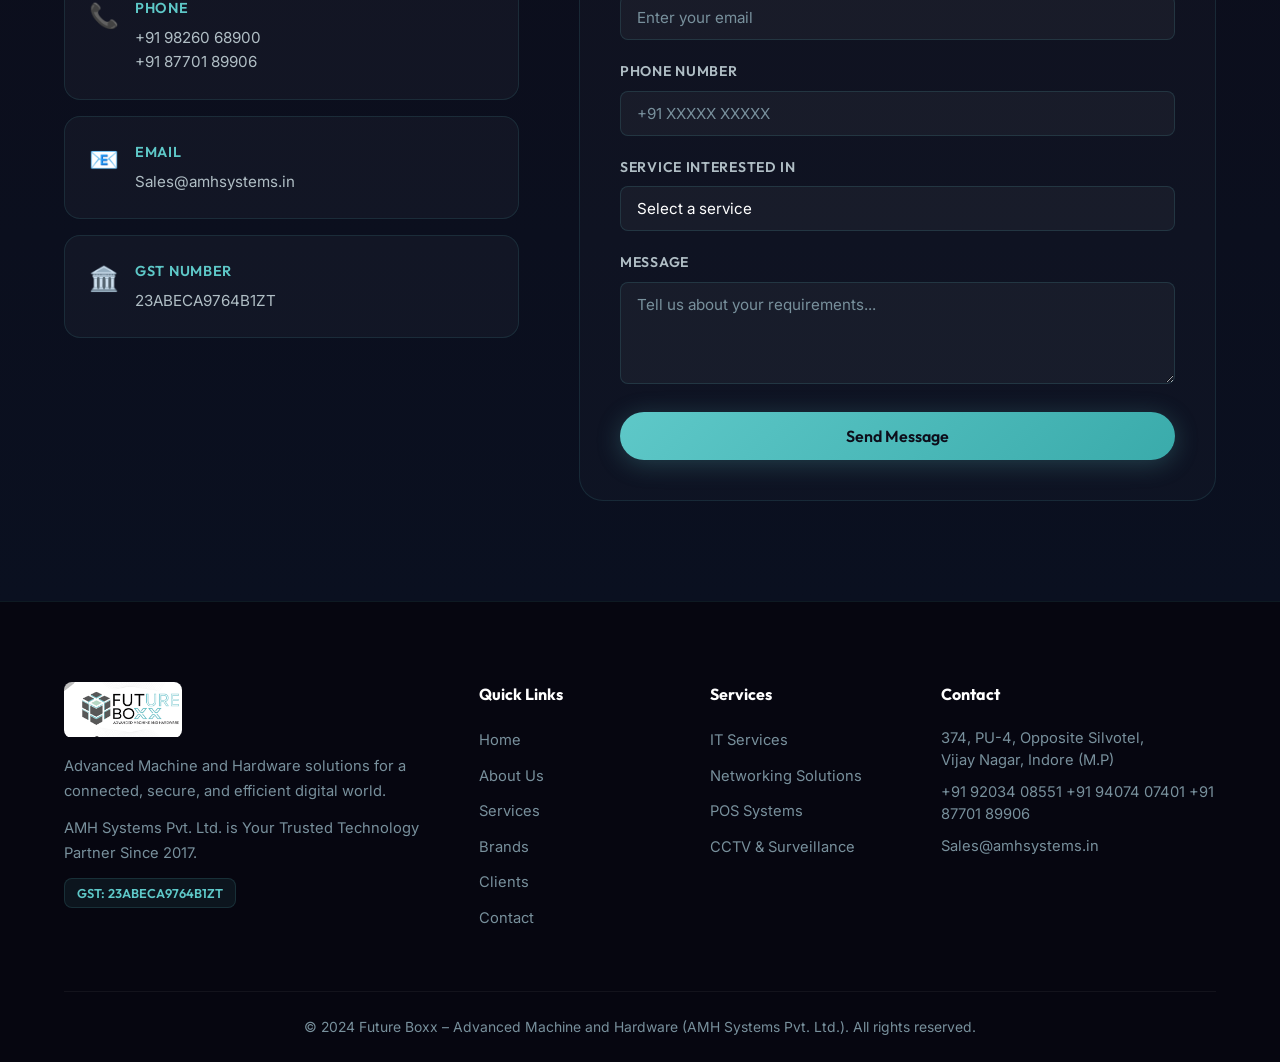
==== commit 1c4a0dd4: "refactor: remove large sections of content from index.html to simplify the homepage structure" ====
--- a/index.html
+++ b/index.html
@@ -1,584 +1,1412 @@
-<!DOCTYPE html>
+<!doctype html>
 <html lang="en">
-<head>
-  <meta charset="UTF-8" />
-  <meta name="viewport" content="width=device-width, initial-scale=1.0" />
-  <title>Future Boxx – Advanced Machine and Hardware | IT Solutions Indore</title>
-  <meta name="description" content="Future Boxx is a trusted provider of IT hardware, security systems, networking solutions, and POS systems in Indore, Madhya Pradesh. Professional installation and technical support." />
-  <link rel="preconnect" href="https://fonts.googleapis.com" />
-  <link rel="preconnect" href="https://fonts.gstatic.com" crossorigin />
-  <link href="https://fonts.googleapis.com/css2?family=Outfit:wght@300;400;500;600;700;800;900&family=Inter:wght@300;400;500;600&display=swap" rel="stylesheet" />
-  <link rel="stylesheet" href="style.css" />
-</head>
-<body>
-
-  <!-- ===== NAVBAR ===== -->
-  <nav class="navbar" id="navbar">
-    <div class="nav-container">
-      <a href="#home" class="nav-logo">
-        <img src="assets/logo_final.png" alt="Future Boxx Logo" id="nav-logo-img" />
-      </a>
-      <ul class="nav-links" id="navLinks">
-        <li><a href="#home" class="nav-link active">Home</a></li>
-        <li><a href="about.html" class="nav-link">About</a></li>
-        <li><a href="services.html" class="nav-link">Services</a></li>
-        <li><a href="#brands" class="nav-link">Brands</a></li>
-        <li><a href="#clients" class="nav-link">Clients</a></li>
-        <li><a href="contact.html" class="nav-link nav-cta">Contact Us</a></li>
-      </ul>
-      <button class="hamburger" id="hamburger" aria-label="Menu">
-        <span></span><span></span><span></span>
-      </button>
-    </div>
-  </nav>
-
-  <!-- ===== HERO SECTION ===== -->
-  <section class="hero" id="home">
-    <div class="hero-bg-grid"></div>
-    <div class="hero-floating-shapes">
-      <div class="shape shape-1"></div>
-      <div class="shape shape-2"></div>
-      <div class="shape shape-3"></div>
-      <div class="shape shape-4"></div>
-    </div>
-    <div class="hero-content">
-      <div class="hero-badge">
-        <span class="badge-dot"></span>
-        Advanced Machine &amp; Hardware Solutions
+  <head>
+    <meta charset="UTF-8" />
+    <meta name="viewport" content="width=device-width, initial-scale=1.0" />
+    <title>
+      Future Boxx – Advanced Machine and Hardware | IT Solutions Indore
+    </title>
+    <meta
+      name="description"
+      content="Future Boxx is a trusted provider of IT hardware, security systems, networking solutions, and POS systems in Indore, Madhya Pradesh. Professional installation and technical support."
+    />
+    <link rel="preconnect" href="https://fonts.googleapis.com" />
+    <link rel="preconnect" href="https://fonts.gstatic.com" crossorigin />
+    <link
+      href="https://fonts.googleapis.com/css2?family=Outfit:wght@300;400;500;600;700;800;900&family=Inter:wght@300;400;500;600&display=swap"
+      rel="stylesheet"
+    />
+    <link rel="stylesheet" href="style.css" />
+  </head>
+  <body>
+    <!-- ===== NAVBAR ===== -->
+    <nav class="navbar" id="navbar">
+      <div class="nav-container">
+        <a href="#home" class="nav-logo">
+          <img
+            src="assets/logo_final.png"
+            alt="Future Boxx Logo"
+            id="nav-logo-img"
+          />
+        </a>
+        <ul class="nav-links" id="navLinks">
+          <li><a href="#home" class="nav-link active">Home</a></li>
+          <li><a href="about.html" class="nav-link">About</a></li>
+          <li><a href="services.html" class="nav-link">Services</a></li>
+          <li><a href="#brands" class="nav-link">Brands</a></li>
+          <li><a href="#clients" class="nav-link">Clients</a></li>
+          <li>
+            <a href="contact.html" class="nav-link nav-cta">Contact Us</a>
+          </li>
+        </ul>
+        <button class="hamburger" id="hamburger" aria-label="Menu">
+          <span></span><span></span><span></span>
+        </button>
       </div>
-      <h1 class="hero-title">
-        Powering Your<br />
-        <span class="hero-title-accent">Digital Future</span><br />
-        with Trusted Technology
-      </h1>
-      <p class="hero-subtitle">
-        IT Hardware · Security Systems · Networking Solutions · POS Systems<br />
-        Serving businesses across Indore with world-class technology
-      </p>
-      <div class="hero-actions">
-        <a href="services.html" class="btn btn-primary" id="hero-explore-btn">Explore Services</a>
-        <a href="contact.html" class="btn btn-outline" id="hero-contact-btn">Get in Touch</a>
+    </nav>
+
+    <!-- ===== HERO SECTION ===== -->
+    <section class="hero" id="home">
+      <div class="hero-bg-grid"></div>
+      <div class="hero-floating-shapes">
+        <div class="shape shape-1"></div>
+        <div class="shape shape-2"></div>
+        <div class="shape shape-3"></div>
+        <div class="shape shape-4"></div>
       </div>
-      <div class="hero-stats">
-        <div class="stat">
-          <span class="stat-number">25+</span>
-          <span class="stat-label">Happy Clients</span>
-        </div>
-        <div class="stat-divider"></div>
-        <div class="stat">
-          <span class="stat-number">4</span>
-          <span class="stat-label">Core Services</span>
-        </div>
-        <div class="stat-divider"></div>
-        <div class="stat">
-          <span class="stat-number">15+</span>
-          <span class="stat-label">Partner Brands</span>
+      <div style="max-width: 1200px">
+        <div class="hero-content">
+          <div class="hero-badge">
+            <span class="badge-dot"></span>
+            Advanced Machine &amp; Hardware Solutions
+          </div>
+          <h1 class="hero-title">
+            Powering Your<br />
+            <span class="hero-title-accent">Digital Future</span><br />
+            with Trusted Technology
+          </h1>
+          <p class="hero-subtitle">
+            IT Hardware · Security Systems · Networking Solutions · POS
+            Systems<br />
+            Serving businesses across Indore with world-class technology
+          </p>
+          <div class="hero-actions">
+            <a
+              href="services.html"
+              class="btn btn-primary"
+              id="hero-explore-btn"
+              >Explore Services</a
+            >
+            <a href="contact.html" class="btn btn-outline" id="hero-contact-btn"
+              >Get in Touch</a
+            >
+          </div>
+          <div class="hero-stats">
+            <div class="stat">
+              <span class="stat-number">25+</span>
+              <span class="stat-label">Happy Clients</span>
+            </div>
+            <div class="stat-divider"></div>
+            <div class="stat">
+              <span class="stat-number">4</span>
+              <span class="stat-label">Core Services</span>
+            </div>
+            <div class="stat-divider"></div>
+            <div class="stat">
+              <span class="stat-number">15+</span>
+              <span class="stat-label">Partner Brands</span>
+            </div>
+          </div>
+        </div>
+        <div class="hero-visual">
+          <div class="hero-logo-card">
+            <img
+              src="assets/logo_final.png"
+              alt="Future Boxx"
+              class="hero-logo-img"
+            />
+            <div class="hero-logo-glow"></div>
+          </div>
         </div>
       </div>
-    </div>
-    <div class="hero-visual">
-      <div class="hero-logo-card">
-        <img src="assets/logo_final.png" alt="Future Boxx" class="hero-logo-img" />
-        <div class="hero-logo-glow"></div>
+      <div class="hero-scroll-hint">
+        <div class="scroll-mouse"><div class="scroll-wheel"></div></div>
+        <span>Scroll to explore</span>
       </div>
-    </div>
-    <div class="hero-scroll-hint">
-      <div class="scroll-mouse"><div class="scroll-wheel"></div></div>
-      <span>Scroll to explore</span>
-    </div>
-  </section>
-
-  <!-- ===== ABOUT SECTION ===== -->
-  <section class="section about-section" id="about">
-    <div class="container">
-      <div class="section-header">
-        <span class="section-tag">Who We Are</span>
-        <h2 class="section-title">About <span class="text-teal">Future Boxx</span></h2>
+    </section>
+
+    <!-- ===== ABOUT SECTION ===== -->
+    <section class="section about-section" id="about">
+      <div class="container">
+        <div class="section-header">
+          <span class="section-tag">Who We Are</span>
+          <h2 class="section-title">
+            About <span class="text-teal">Future Boxx</span>
+          </h2>
+        </div>
+        <div class="about-grid">
+          <div class="about-text">
+            <p class="about-desc">
+              Future Boxx is a trusted provider of
+              <strong
+                >IT hardware, security systems, and networking solutions</strong
+              >
+              designed to support businesses, institutions, and individuals with
+              reliable technology.
+            </p>
+            <p class="about-desc">
+              We specialize in delivering
+              <strong
+                >high-quality products, professional installation, and
+                dependable technical support</strong
+              >
+              to help organizations build efficient and secure digital
+              infrastructures.
+            </p>
+            <p class="about-desc">
+              With industry expertise and a customer-focused approach, Future
+              Boxx ensures
+              <strong
+                >cost-effective, scalable, and future-ready technology
+                solutions</strong
+              >
+              tailored to your needs.
+            </p>
+            <div class="about-highlights">
+              <div class="highlight-item">
+                <div class="highlight-icon">⚡</div>
+                <div>
+                  <strong>Fast Deployment</strong>
+                  <span>Professional installation teams on-site</span>
+                </div>
+              </div>
+              <div class="highlight-item">
+                <div class="highlight-icon">🛡️</div>
+                <div>
+                  <strong>Reliable Support</strong>
+                  <span>Post-installation technical assistance</span>
+                </div>
+              </div>
+              <div class="highlight-item">
+                <div class="highlight-icon">📈</div>
+                <div>
+                  <strong>Scalable Solutions</strong>
+                  <span>Technology that grows with your business</span>
+                </div>
+              </div>
+            </div>
+          </div>
+          <div class="about-cards">
+            <div class="mission-card">
+              <div class="mission-icon">🎯</div>
+              <h3>Our Mission</h3>
+              <p>
+                To deliver reliable technology solutions that empower businesses
+                and individuals through innovation, quality, and excellent
+                service.
+              </p>
+            </div>
+            <div class="vision-card">
+              <div class="mission-icon">🔭</div>
+              <h3>Our Vision</h3>
+              <p>
+                To become a leading provider of integrated IT and security
+                solutions known for trust, performance, and customer
+                satisfaction.
+              </p>
+            </div>
+          </div>
+        </div>
       </div>
-      <div class="about-grid">
-        <div class="about-text">
-          <p class="about-desc">
-            Future Boxx is a trusted provider of <strong>IT hardware, security systems, and networking solutions</strong> designed to support businesses, institutions, and individuals with reliable technology.
+    </section>
+
+    <!-- ===== PRODUCTS SECTION ===== -->
+    <section class="section products-section" id="products">
+      <div class="container">
+        <div class="section-header">
+          <span class="section-tag">What We Offer</span>
+          <h2 class="section-title">
+            Our <span class="text-teal">Services</span>
+          </h2>
+          <p class="section-subtitle">
+            Comprehensive technology solutions for every business need
           </p>
-          <p class="about-desc">
-            We specialize in delivering <strong>high-quality products, professional installation, and dependable technical support</strong> to help organizations build efficient and secure digital infrastructures.
+        </div>
+        <div class="products-grid products-grid-4">
+          <div class="product-card featured-card" id="product-it-services">
+            <div class="product-icon-wrap">
+              <svg class="product-icon" viewBox="0 0 48 48" fill="none">
+                <path
+                  d="M6 14l12-8 12 8v10l-12 8-12-8V14z"
+                  stroke="currentColor"
+                  stroke-width="2.5"
+                />
+                <path
+                  d="M18 6v28M6 14l12 8 12-8"
+                  stroke="currentColor"
+                  stroke-width="2"
+                  stroke-linecap="round"
+                />
+                <path
+                  d="M26 28l8 6 8-6v-8l-8-6-8 6v8z"
+                  stroke="currentColor"
+                  stroke-width="2"
+                />
+              </svg>
+            </div>
+            <h3>IT Services</h3>
+            <p>
+              End-to-end IT support, maintenance, and consulting for your
+              business.
+            </p>
+            <ul class="product-list">
+              <li>System Maintenance</li>
+              <li>Data Recovery</li>
+              <li>Hardware Upgrades</li>
+              <li>IT Consulting</li>
+              <li>Annual Maintenance Contracts</li>
+            </ul>
+            <div class="product-tag">Services</div>
+            <a
+              href="it-services.html"
+              class="sov-link"
+              style="margin-top: 16px; display: inline-flex; font-size: 0.88rem"
+              >Learn More →</a
+            >
+          </div>
+
+          <div class="product-card featured-card" id="product-networking">
+            <div class="product-icon-wrap">
+              <svg class="product-icon" viewBox="0 0 48 48" fill="none">
+                <circle
+                  cx="24"
+                  cy="10"
+                  r="4"
+                  stroke="currentColor"
+                  stroke-width="2.5"
+                />
+                <circle
+                  cx="10"
+                  cy="38"
+                  r="4"
+                  stroke="currentColor"
+                  stroke-width="2.5"
+                />
+                <circle
+                  cx="38"
+                  cy="38"
+                  r="4"
+                  stroke="currentColor"
+                  stroke-width="2.5"
+                />
+                <path
+                  d="M24 14v8M20.5 36l-7-14M27.5 36l7-14"
+                  stroke="currentColor"
+                  stroke-width="2.5"
+                  stroke-linecap="round"
+                />
+                <path
+                  d="M14 38h20"
+                  stroke="currentColor"
+                  stroke-width="2.5"
+                  stroke-linecap="round"
+                />
+              </svg>
+            </div>
+            <h3>Networking Solutions</h3>
+            <p>
+              Professional networking infrastructure for every modern
+              organization.
+            </p>
+            <ul class="product-list">
+              <li>Office Network Setup</li>
+              <li>Router &amp; Switch Configuration</li>
+              <li>WiFi Installation</li>
+              <li>Structured Cabling Solutions</li>
+              <li>Secure Network Architecture</li>
+            </ul>
+            <div class="product-tag">Networking</div>
+            <div class="featured-badge">Most Popular</div>
+            <a
+              href="networking.html"
+              class="sov-link"
+              style="margin-top: 16px; display: inline-flex; font-size: 0.88rem"
+              >Learn More →</a
+            >
+          </div>
+
+          <div class="product-card featured-card" id="product-pos">
+            <div class="product-icon-wrap">
+              <svg class="product-icon" viewBox="0 0 48 48" fill="none">
+                <rect
+                  x="10"
+                  y="6"
+                  width="28"
+                  height="22"
+                  rx="3"
+                  stroke="currentColor"
+                  stroke-width="2.5"
+                />
+                <rect
+                  x="14"
+                  y="10"
+                  width="20"
+                  height="14"
+                  rx="1"
+                  fill="currentColor"
+                  opacity=".15"
+                />
+                <path
+                  d="M8 28h32v12a2 2 0 01-2 2H10a2 2 0 01-2-2V28z"
+                  stroke="currentColor"
+                  stroke-width="2.5"
+                />
+                <path
+                  d="M18 34h12"
+                  stroke="currentColor"
+                  stroke-width="2"
+                  stroke-linecap="round"
+                />
+              </svg>
+            </div>
+            <h3>POS Systems</h3>
+            <p>
+              Complete billing and retail management solutions for modern
+              businesses.
+            </p>
+            <ul class="product-list">
+              <li>POS Machines</li>
+              <li>Barcode Scanners</li>
+              <li>Billing Software Integration</li>
+              <li>Inventory Management</li>
+            </ul>
+            <div class="product-tag">Retail</div>
+            <a
+              href="pos-systems.html"
+              class="sov-link"
+              style="margin-top: 16px; display: inline-flex; font-size: 0.88rem"
+              >Learn More →</a
+            >
+          </div>
+
+          <div class="product-card featured-card" id="product-cctv">
+            <div class="product-icon-wrap">
+              <svg class="product-icon" viewBox="0 0 48 48" fill="none">
+                <circle
+                  cx="24"
+                  cy="22"
+                  r="8"
+                  stroke="currentColor"
+                  stroke-width="2.5"
+                />
+                <path
+                  d="M8 22c0-8.837 7.163-16 16-16s16 7.163 16 16"
+                  stroke="currentColor"
+                  stroke-width="2.5"
+                  stroke-linecap="round"
+                />
+                <path
+                  d="M14 36l4-4M34 36l-4-4M24 30v6"
+                  stroke="currentColor"
+                  stroke-width="2.5"
+                  stroke-linecap="round"
+                />
+                <circle
+                  cx="24"
+                  cy="22"
+                  r="3"
+                  fill="currentColor"
+                  opacity=".4"
+                />
+              </svg>
+            </div>
+            <h3>CCTV, Security &amp; Surveillance</h3>
+            <p>
+              Advanced surveillance systems for homes, offices, and commercial
+              properties.
+            </p>
+            <ul class="product-list">
+              <li>CCTV Camera Installation</li>
+              <li>IP Camera Setup</li>
+              <li>Remote Monitoring Systems</li>
+              <li>Security Consultation</li>
+              <li>DVR / NVR Setup</li>
+            </ul>
+            <div class="product-tag">Security</div>
+            <div class="featured-badge">Most Popular</div>
+            <a
+              href="cctv-security.html"
+              class="sov-link"
+              style="margin-top: 16px; display: inline-flex; font-size: 0.88rem"
+              >Learn More →</a
+            >
+          </div>
+        </div>
+      </div>
+    </section>
+
+    <!-- ===== BRANDS SECTION ===== -->
+    <section class="section brands-section" id="brands">
+      <div class="container">
+        <div class="section-header">
+          <span class="section-tag">Our Partners</span>
+          <h2 class="section-title">
+            Brands We <span class="text-teal">Deal With</span>
+          </h2>
+          <p class="section-subtitle">
+            We are authorized resellers &amp; service partners of the world's
+            leading technology brands
           </p>
-          <p class="about-desc">
-            With industry expertise and a customer-focused approach, Future Boxx ensures <strong>cost-effective, scalable, and future-ready technology solutions</strong> tailored to your needs.
+        </div>
+
+        <!-- Row 1 ticker: Hardware / PC Brands -->
+        <div class="brands-ticker-wrap">
+          <div class="brands-ticker" id="brandsTicker">
+            <!-- SET 1 -->
+            <div class="brand-logo-item">
+              <img
+                src="assets/brands/hp.svg"
+                alt="HP"
+                onerror="this.style.display = 'none'"
+              /><span>HP</span>
+            </div>
+            <div class="brand-logo-item">
+              <img
+                src="assets/brands/dell.svg"
+                alt="Dell"
+                onerror="this.style.display = 'none'"
+              /><span>Dell</span>
+            </div>
+            <div class="brand-logo-item">
+              <img
+                src="assets/brands/asus.svg"
+                alt="Asus"
+                onerror="this.style.display = 'none'"
+              /><span>Asus</span>
+            </div>
+            <div class="brand-logo-item">
+              <img
+                src="assets/brands/lenovo.svg"
+                alt="Lenovo"
+                onerror="this.style.display = 'none'"
+              /><span>Lenovo</span>
+            </div>
+            <div class="brand-logo-item">
+              <img
+                src="assets/brands/intel.svg"
+                alt="Intel"
+                onerror="this.style.display = 'none'"
+              /><span>Intel</span>
+            </div>
+            <div class="brand-logo-item">
+              <img
+                src="assets/brands/amd.svg"
+                alt="AMD"
+                onerror="this.style.display = 'none'"
+              /><span>AMD</span>
+            </div>
+            <div class="brand-logo-item">
+              <img
+                src="assets/brands/apple.svg"
+                alt="Apple"
+                onerror="this.style.display = 'none'"
+              /><span>Apple</span>
+            </div>
+            <div class="brand-logo-item">
+              <img
+                src="assets/brands/windows.svg"
+                alt="Windows"
+                onerror="this.style.display = 'none'"
+              /><span>Windows</span>
+            </div>
+            <div class="brand-logo-item">
+              <img
+                src="assets/brands/msi.svg"
+                alt="MSI"
+                onerror="this.style.display = 'none'"
+              /><span>MSI</span>
+            </div>
+            <div class="brand-logo-item">
+              <img
+                src="assets/brands/nvidia.svg"
+                alt="NVIDIA"
+                onerror="this.style.display = 'none'"
+              /><span>NVIDIA</span>
+            </div>
+            <div class="brand-logo-item">
+              <img
+                src="assets/brands/gigabyte.svg"
+                alt="Gigabyte"
+                onerror="this.style.display = 'none'"
+              /><span>Gigabyte</span>
+            </div>
+            <div class="brand-logo-item">
+              <img
+                src="assets/brands/samsung.svg"
+                alt="Samsung"
+                onerror="this.style.display = 'none'"
+              /><span>Samsung</span>
+            </div>
+            <div class="brand-logo-item">
+              <img
+                src="assets/brands/canon.png"
+                alt="Canon"
+                onerror="this.style.display = 'none'"
+              /><span>Canon</span>
+            </div>
+            <div class="brand-logo-item">
+              <img
+                src="assets/brands/epson.svg"
+                alt="Epson"
+                onerror="this.style.display = 'none'"
+              /><span>Epson</span>
+            </div>
+            <div class="brand-logo-item">
+              <img
+                src="assets/brands/logitech-logo.png"
+                alt="Logitech"
+                onerror="this.style.display = 'none'"
+              /><span>Logitech</span>
+            </div>
+            <div class="brand-logo-item">
+              <img
+                src="assets/brands/seagate.svg"
+                alt="Seagate"
+                onerror="this.style.display = 'none'"
+              /><span>Seagate</span>
+            </div>
+            <div class="brand-logo-item">
+              <img
+                src="assets/brands/tplink.svg"
+                alt="TP-Link"
+                onerror="this.style.display = 'none'"
+              /><span>TP-Link</span>
+            </div>
+            <div class="brand-logo-item">
+              <img
+                src="assets/brands/dlink.png"
+                alt="D-Link"
+                onerror="this.style.display = 'none'"
+              /><span>D-Link</span>
+            </div>
+            <div class="brand-logo-item">
+              <img
+                src="assets/brands/hikvision.png"
+                alt="Hikvision"
+                onerror="this.style.display = 'none'"
+              /><span>Hikvision</span>
+            </div>
+            <div class="brand-logo-item">
+              <img
+                src="assets/brands/cpplus.png"
+                alt="CP Plus"
+                onerror="this.style.display = 'none'"
+              /><span>CP Plus</span>
+            </div>
+            <!-- SET 2 (duplicate for seamless loop) -->
+            <div class="brand-logo-item">
+              <img
+                src="assets/brands/hp.svg"
+                alt="HP"
+                onerror="this.style.display = 'none'"
+              /><span>HP</span>
+            </div>
+            <div class="brand-logo-item">
+              <img
+                src="assets/brands/dell.svg"
+                alt="Dell"
+                onerror="this.style.display = 'none'"
+              /><span>Dell</span>
+            </div>
+            <div class="brand-logo-item">
+              <img
+                src="assets/brands/asus.svg"
+                alt="Asus"
+                onerror="this.style.display = 'none'"
+              /><span>Asus</span>
+            </div>
+            <div class="brand-logo-item">
+              <img
+                src="assets/brands/lenovo.svg"
+                alt="Lenovo"
+                onerror="this.style.display = 'none'"
+              /><span>Lenovo</span>
+            </div>
+            <div class="brand-logo-item">
+              <img
+                src="assets/brands/intel.svg"
+                alt="Intel"
+                onerror="this.style.display = 'none'"
+              /><span>Intel</span>
+            </div>
+            <div class="brand-logo-item">
+              <img
+                src="assets/brands/amd.svg"
+                alt="AMD"
+                onerror="this.style.display = 'none'"
+              /><span>AMD</span>
+            </div>
+            <div class="brand-logo-item">
+              <img
+                src="assets/brands/apple.svg"
+                alt="Apple"
+                onerror="this.style.display = 'none'"
+              /><span>Apple</span>
+            </div>
+            <div class="brand-logo-item">
+              <img
+                src="assets/brands/windows.svg"
+                alt="Windows"
+                onerror="this.style.display = 'none'"
+              /><span>Windows</span>
+            </div>
+            <div class="brand-logo-item">
+              <img
+                src="assets/brands/msi.svg"
+                alt="MSI"
+                onerror="this.style.display = 'none'"
+              /><span>MSI</span>
+            </div>
+            <div class="brand-logo-item">
+              <img
+                src="assets/brands/nvidia.svg"
+                alt="NVIDIA"
+                onerror="this.style.display = 'none'"
+              /><span>NVIDIA</span>
+            </div>
+            <div class="brand-logo-item">
+              <img
+                src="assets/brands/gigabyte.svg"
+                alt="Gigabyte"
+                onerror="this.style.display = 'none'"
+              /><span>Gigabyte</span>
+            </div>
+            <div class="brand-logo-item">
+              <img
+                src="assets/brands/samsung.svg"
+                alt="Samsung"
+                onerror="this.style.display = 'none'"
+              /><span>Samsung</span>
+            </div>
+            <div class="brand-logo-item">
+              <img
+                src="assets/brands/canon.png"
+                alt="Canon"
+                onerror="this.style.display = 'none'"
+              /><span>Canon</span>
+            </div>
+            <div class="brand-logo-item">
+              <img
+                src="assets/brands/epson.svg"
+                alt="Epson"
+                onerror="this.style.display = 'none'"
+              /><span>Epson</span>
+            </div>
+            <div class="brand-logo-item">
+              <img
+                src="assets/brands/logitech-logo.png"
+                alt="Logitech"
+                onerror="this.style.display = 'none'"
+              /><span>Logitech</span>
+            </div>
+            <div class="brand-logo-item">
+              <img
+                src="assets/brands/seagate.svg"
+                alt="Seagate"
+                onerror="this.style.display = 'none'"
+              /><span>Seagate</span>
+            </div>
+            <div class="brand-logo-item">
+              <img
+                src="assets/brands/tplink.svg"
+                alt="TP-Link"
+                onerror="this.style.display = 'none'"
+              /><span>TP-Link</span>
+            </div>
+            <div class="brand-logo-item">
+              <img
+                src="assets/brands/dlink.png"
+                alt="D-Link"
+                onerror="this.style.display = 'none'"
+              /><span>D-Link</span>
+            </div>
+            <div class="brand-logo-item">
+              <img
+                src="assets/brands/hikvision.png"
+                alt="Hikvision"
+                onerror="this.style.display = 'none'"
+              /><span>Hikvision</span>
+            </div>
+            <div class="brand-logo-item">
+              <img
+                src="assets/brands/cpplus.png"
+                alt="CP Plus"
+                onerror="this.style.display = 'none'"
+              /><span>CP Plus</span>
+            </div>
+          </div>
+        </div>
+
+        <!-- Row 2 ticker: Peripherals / Security / Storage (reverse direction) -->
+        <div class="brands-ticker-wrap" style="margin-top: 20px">
+          <div class="brands-ticker brands-ticker-reverse" id="brandsTickerR">
+            <!-- SET 1 -->
+            <div class="brand-logo-item">
+              <img
+                src="assets/brands/cpplus.png"
+                alt="CP Plus"
+                onerror="this.style.display = 'none'"
+              /><span>CP Plus</span>
+            </div>
+            <div class="brand-logo-item">
+              <img
+                src="assets/brands/hikvision.png"
+                alt="Hikvision"
+                onerror="this.style.display = 'none'"
+              /><span>Hikvision</span>
+            </div>
+            <div class="brand-logo-item">
+              <img
+                src="assets/brands/dlink.png"
+                alt="D-Link"
+                onerror="this.style.display = 'none'"
+              /><span>D-Link</span>
+            </div>
+            <div class="brand-logo-item">
+              <img
+                src="assets/brands/tplink.svg"
+                alt="TP-Link"
+                onerror="this.style.display = 'none'"
+              /><span>TP-Link</span>
+            </div>
+            <div class="brand-logo-item">
+              <img
+                src="assets/brands/seagate.svg"
+                alt="Seagate"
+                onerror="this.style.display = 'none'"
+              /><span>Seagate</span>
+            </div>
+            <div class="brand-logo-item">
+              <img
+                src="assets/brands/logitech-logo.png"
+                alt="Logitech"
+                onerror="this.style.display = 'none'"
+              /><span>Logitech</span>
+            </div>
+            <div class="brand-logo-item">
+              <img
+                src="assets/brands/epson.svg"
+                alt="Epson"
+                onerror="this.style.display = 'none'"
+              /><span>Epson</span>
+            </div>
+            <div class="brand-logo-item">
+              <img
+                src="assets/brands/canon.png"
+                alt="Canon"
+                onerror="this.style.display = 'none'"
+              /><span>Canon</span>
+            </div>
+            <div class="brand-logo-item">
+              <img
+                src="assets/brands/samsung.svg"
+                alt="Samsung"
+                onerror="this.style.display = 'none'"
+              /><span>Samsung</span>
+            </div>
+            <div class="brand-logo-item">
+              <img
+                src="assets/brands/gigabyte.svg"
+                alt="Gigabyte"
+                onerror="this.style.display = 'none'"
+              /><span>Gigabyte</span>
+            </div>
+            <div class="brand-logo-item">
+              <img
+                src="assets/brands/nvidia.svg"
+                alt="NVIDIA"
+                onerror="this.style.display = 'none'"
+              /><span>NVIDIA</span>
+            </div>
+            <div class="brand-logo-item">
+              <img
+                src="assets/brands/msi.svg"
+                alt="MSI"
+                onerror="this.style.display = 'none'"
+              /><span>MSI</span>
+            </div>
+            <div class="brand-logo-item">
+              <img
+                src="assets/brands/windows.svg"
+                alt="Windows"
+                onerror="this.style.display = 'none'"
+              /><span>Windows</span>
+            </div>
+            <div class="brand-logo-item">
+              <img
+                src="assets/brands/apple.svg"
+                alt="Apple"
+                onerror="this.style.display = 'none'"
+              /><span>Apple</span>
+            </div>
+            <div class="brand-logo-item">
+              <img
+                src="assets/brands/amd.svg"
+                alt="AMD"
+                onerror="this.style.display = 'none'"
+              /><span>AMD</span>
+            </div>
+            <div class="brand-logo-item">
+              <img
+                src="assets/brands/intel.svg"
+                alt="Intel"
+                onerror="this.style.display = 'none'"
+              /><span>Intel</span>
+            </div>
+            <div class="brand-logo-item">
+              <img
+                src="assets/brands/lenovo.svg"
+                alt="Lenovo"
+                onerror="this.style.display = 'none'"
+              /><span>Lenovo</span>
+            </div>
+            <div class="brand-logo-item">
+              <img
+                src="assets/brands/asus.svg"
+                alt="Asus"
+                onerror="this.style.display = 'none'"
+              /><span>Asus</span>
+            </div>
+            <div class="brand-logo-item">
+              <img
+                src="assets/brands/dell.svg"
+                alt="Dell"
+                onerror="this.style.display = 'none'"
+              /><span>Dell</span>
+            </div>
+            <div class="brand-logo-item">
+              <img
+                src="assets/brands/hp.svg"
+                alt="HP"
+                onerror="this.style.display = 'none'"
+              /><span>HP</span>
+            </div>
+
+            <!-- SET 2 (duplicate for seamless loop) -->
+            <div class="brand-logo-item">
+              <img
+                src="assets/brands/cpplus.png"
+                alt="CP Plus"
+                onerror="this.style.display = 'none'"
+              /><span>CP Plus</span>
+            </div>
+            <div class="brand-logo-item">
+              <img
+                src="assets/brands/hikvision.png"
+                alt="Hikvision"
+                onerror="this.style.display = 'none'"
+              /><span>Hikvision</span>
+            </div>
+            <div class="brand-logo-item">
+              <img
+                src="assets/brands/dlink.png"
+                alt="D-Link"
+                onerror="this.style.display = 'none'"
+              /><span>D-Link</span>
+            </div>
+            <div class="brand-logo-item">
+              <img
+                src="assets/brands/tplink.svg"
+                alt="TP-Link"
+                onerror="this.style.display = 'none'"
+              /><span>TP-Link</span>
+            </div>
+            <div class="brand-logo-item">
+              <img
+                src="assets/brands/seagate.svg"
+                alt="Seagate"
+                onerror="this.style.display = 'none'"
+              /><span>Seagate</span>
+            </div>
+            <div class="brand-logo-item">
+              <img
+                src="assets/brands/logitech-logo.png"
+                alt="Logitech"
+                onerror="this.style.display = 'none'"
+              /><span>Logitech</span>
+            </div>
+            <div class="brand-logo-item">
+              <img
+                src="assets/brands/epson.svg"
+                alt="Epson"
+                onerror="this.style.display = 'none'"
+              /><span>Epson</span>
+            </div>
+            <div class="brand-logo-item">
+              <img
+                src="assets/brands/canon.png"
+                alt="Canon"
+                onerror="this.style.display = 'none'"
+              /><span>Canon</span>
+            </div>
+            <div class="brand-logo-item">
+              <img
+                src="assets/brands/samsung.svg"
+                alt="Samsung"
+                onerror="this.style.display = 'none'"
+              /><span>Samsung</span>
+            </div>
+            <div class="brand-logo-item">
+              <img
+                src="assets/brands/gigabyte.svg"
+                alt="Gigabyte"
+                onerror="this.style.display = 'none'"
+              /><span>Gigabyte</span>
+            </div>
+            <div class="brand-logo-item">
+              <img
+                src="assets/brands/nvidia.svg"
+                alt="NVIDIA"
+                onerror="this.style.display = 'none'"
+              /><span>NVIDIA</span>
+            </div>
+            <div class="brand-logo-item">
+              <img
+                src="assets/brands/msi.svg"
+                alt="MSI"
+                onerror="this.style.display = 'none'"
+              /><span>MSI</span>
+            </div>
+            <div class="brand-logo-item">
+              <img
+                src="assets/brands/windows.svg"
+                alt="Windows"
+                onerror="this.style.display = 'none'"
+              /><span>Windows</span>
+            </div>
+            <div class="brand-logo-item">
+              <img
+                src="assets/brands/apple.svg"
+                alt="Apple"
+                onerror="this.style.display = 'none'"
+              /><span>Apple</span>
+            </div>
+            <div class="brand-logo-item">
+              <img
+                src="assets/brands/amd.svg"
+                alt="AMD"
+                onerror="this.style.display = 'none'"
+              /><span>AMD</span>
+            </div>
+            <div class="brand-logo-item">
+              <img
+                src="assets/brands/intel.svg"
+                alt="Intel"
+                onerror="this.style.display = 'none'"
+              /><span>Intel</span>
+            </div>
+            <div class="brand-logo-item">
+              <img
+                src="assets/brands/lenovo.svg"
+                alt="Lenovo"
+                onerror="this.style.display = 'none'"
+              /><span>Lenovo</span>
+            </div>
+            <div class="brand-logo-item">
+              <img
+                src="assets/brands/asus.svg"
+                alt="Asus"
+                onerror="this.style.display = 'none'"
+              /><span>Asus</span>
+            </div>
+            <div class="brand-logo-item">
+              <img
+                src="assets/brands/dell.svg"
+                alt="Dell"
+                onerror="this.style.display = 'none'"
+              /><span>Dell</span>
+            </div>
+            <div class="brand-logo-item">
+              <img
+                src="assets/brands/hp.svg"
+                alt="HP"
+                onerror="this.style.display = 'none'"
+              /><span>HP</span>
+            </div>
+          </div>
+        </div>
+      </div>
+    </section>
+
+    <!-- ===== CLIENTS SECTION ===== -->
+    <section class="section clients-section" id="clients">
+      <div class="container">
+        <div class="section-header">
+          <span class="section-tag">Trusted By</span>
+          <h2 class="section-title">
+            Our <span class="text-teal">Clients</span>
+          </h2>
+          <p class="section-subtitle">
+            25+ organizations trust Future Boxx for their technology needs
           </p>
-          <div class="about-highlights">
-            <div class="highlight-item">
-              <div class="highlight-icon">⚡</div>
+        </div>
+        <div class="clients-grid">
+          <div class="client-card">
+            <img
+              src="assets/clients/yug-shakti-shekshanik.jpeg"
+              alt="Yug Shakti"
+              class="client-logo"
+            />
+            <p>Yug Shakti Shekshanik Evam Samajik Vikas Sanstha</p>
+          </div>
+          <div class="client-card">
+            <img
+              src="assets/clients/san-sprito.jpeg"
+              alt="Sansprito India"
+              class="client-logo"
+            />
+            <p>Sansprito India Pvt. Ltd.</p>
+          </div>
+          <div class="client-card">
+            <img
+              src="assets/clients/design-cell-indore.jpeg"
+              alt="Design Cell"
+              class="client-logo"
+            />
+            <p>Design Cell</p>
+          </div>
+          <div class="client-card">
+            <img
+              src="assets/clients/heer-enviro-services-private-limited.jpeg"
+              alt="Heer Enviro Services"
+              class="client-logo"
+            />
+            <p>Heer Enviro Services Private Limited</p>
+          </div>
+          <div class="client-card">
+            <img
+              src="assets/clients/oviyan-events-and-entertainment.jpeg"
+              alt="Oviyan Events"
+              class="client-logo"
+            />
+            <p>Oviyan Events and Entertainment</p>
+          </div>
+          <div class="client-card">
+            <img
+              src="assets/clients/rs-diamond-and-solitare.jpeg"
+              alt="R.S Diamond"
+              class="client-logo"
+            />
+            <p>R.S Diamond and Solitaire</p>
+          </div>
+          <div class="client-card">
+            <img
+              src="assets/clients/krm-global.jpeg"
+              alt="KRM Global"
+              class="client-logo"
+            />
+            <p>KRM Global</p>
+          </div>
+          <div class="client-card">
+            <img
+              src="assets/clients/griffin-infratech.jpeg"
+              alt="Griffin Infratech"
+              class="client-logo"
+            />
+            <p>Griffin Infratech</p>
+          </div>
+          <div class="client-card">
+            <img
+              src="assets/clients/man-industries.jpeg"
+              alt="Man Industries"
+              class="client-logo"
+            />
+            <p>Man Industries</p>
+          </div>
+          <div class="client-card">
+            <img
+              src="assets/clients/ics-industrial-automation-pvt-ltd.jpeg"
+              alt="ICS Industrial Automation"
+              class="client-logo"
+            />
+            <p>ICS Industrial Automation Pvt. Ltd.</p>
+          </div>
+          <div class="client-card">
+            <img
+              src="assets/clients/mp-billiards-and-snooker-association.jpeg"
+              alt="MP Billiards"
+              class="client-logo"
+            />
+            <p>MP Billiards and Snooker Association</p>
+          </div>
+          <div class="client-card">
+            <img
+              src="assets/clients/cosmos-vedic-world-pvt-ltd.jpeg"
+              alt="Cosmos Vedic World"
+              class="client-logo"
+            />
+            <p>Cosmos Vedic World Pvt. Ltd.</p>
+          </div>
+          <div class="client-card">
+            <img
+              src="assets/clients/the-learning-temple-school.jpeg"
+              alt="The Learning Temple School"
+              class="client-logo"
+            />
+            <p>The Learning Temple School</p>
+          </div>
+          <div class="client-card">
+            <img
+              src="assets/clients/techradix-pvt-ltd.jpeg"
+              alt="TechRadix"
+              class="client-logo"
+            />
+            <p>TechRadix Pvt. Ltd.</p>
+          </div>
+          <div class="client-card">
+            <img
+              src="assets/clients/john-distillery-pvt-ltd.jpeg"
+              alt="John Distillery"
+              class="client-logo"
+            />
+            <p>John Distillery Pvt. Ltd.</p>
+          </div>
+          <div class="client-card">
+            <img
+              src="assets/clients/wild-drum-beverages-pvt-ltd.jpeg"
+              alt="Wild Drum Beverages"
+              class="client-logo"
+            />
+            <p>Wild Drum Beverages Pvt. Ltd.</p>
+          </div>
+          <div class="client-card">
+            <img
+              src="assets/clients/nahata-motors-pvt-ltd.jpeg"
+              alt="Nahata Motors"
+              class="client-logo"
+            />
+            <p>Nahata Motors Pvt. Ltd.</p>
+          </div>
+        </div>
+      </div>
+    </section>
+
+    <!-- ===== WHY US SECTION ===== -->
+    <section class="section whyus-section">
+      <div class="container">
+        <div class="section-header">
+          <span class="section-tag">Why Choose Us</span>
+          <h2 class="section-title">
+            The Future Boxx <span class="text-teal">Advantage</span>
+          </h2>
+        </div>
+        <div class="whyus-grid">
+          <div class="why-card">
+            <div class="why-number">01</div>
+            <h3>Quality Assured Products</h3>
+            <p>
+              Every product we supply is from verified, reputable brands with
+              genuine warranties.
+            </p>
+          </div>
+          <div class="why-card">
+            <div class="why-number">02</div>
+            <h3>Expert Installation</h3>
+            <p>
+              Certified technicians handle every setup — from networking to CCTV
+              — with precision.
+            </p>
+          </div>
+          <div class="why-card">
+            <div class="why-number">03</div>
+            <h3>Post-Sale Support</h3>
+            <p>
+              We don't disappear after delivery. Our support team is always
+              ready to assist you.
+            </p>
+          </div>
+          <div class="why-card">
+            <div class="why-number">04</div>
+            <h3>Corporate Bulk Deals</h3>
+            <p>
+              Special pricing and SLA-backed contracts for businesses and
+              institutions.
+            </p>
+          </div>
+        </div>
+      </div>
+    </section>
+
+    <!-- ===== CONTACT SECTION ===== -->
+    <section class="section contact-section" id="contact">
+      <div class="container">
+        <div class="section-header">
+          <span class="section-tag">Reach Us</span>
+          <h2 class="section-title">
+            Get In <span class="text-teal">Touch</span>
+          </h2>
+          <p class="section-subtitle">
+            Let's talk about your technology requirements
+          </p>
+        </div>
+        <div class="contact-grid">
+          <div class="contact-info">
+            <div class="contact-card" id="contact-address">
+              <div class="contact-icon">📍</div>
               <div>
-                <strong>Fast Deployment</strong>
-                <span>Professional installation teams on-site</span>
+                <h4>Office Address</h4>
+                <p>
+                  374, PU-4, Opposite Silvotel<br />Vijay Nagar, Indore (M.P.)
+                </p>
               </div>
             </div>
-            <div class="highlight-item">
-              <div class="highlight-icon">🛡️</div>
+            <div class="contact-card" id="contact-phone">
+              <div class="contact-icon">📞</div>
               <div>
-                <strong>Reliable Support</strong>
-                <span>Post-installation technical assistance</span>
+                <h4>Phone</h4>
+                <p><a href="tel:+919826068900">+91 98260 68900</a></p>
+                <p><a href="tel:+918770189906">+91 87701 89906</a></p>
               </div>
             </div>
-            <div class="highlight-item">
-              <div class="highlight-icon">📈</div>
+            <div class="contact-card" id="contact-email">
+              <div class="contact-icon">📧</div>
               <div>
-                <strong>Scalable Solutions</strong>
-                <span>Technology that grows with your business</span>
+                <h4>Email</h4>
+                <p>
+                  <a href="mailto:Sales@amhsystems.in">Sales@amhsystems.in</a>
+                </p>
               </div>
             </div>
-          </div>
-        </div>
-        <div class="about-cards">
-          <div class="mission-card">
-            <div class="mission-icon">🎯</div>
-            <h3>Our Mission</h3>
-            <p>To deliver reliable technology solutions that empower businesses and individuals through innovation, quality, and excellent service.</p>
-          </div>
-          <div class="vision-card">
-            <div class="mission-icon">🔭</div>
-            <h3>Our Vision</h3>
-            <p>To become a leading provider of integrated IT and security solutions known for trust, performance, and customer satisfaction.</p>
-          </div>
+            <div class="contact-card" id="contact-gst">
+              <div class="contact-icon">🏛️</div>
+              <div>
+                <h4>GST Number</h4>
+                <p>23ABECA9764B1ZT</p>
+              </div>
+            </div>
+          </div>
+
+          <form
+            class="contact-form"
+            id="contactForm"
+            onsubmit="handleFormSubmit(event)"
+          >
+            <div class="form-group">
+              <label for="name">Your Name</label>
+              <input
+                type="text"
+                id="name"
+                name="name"
+                placeholder="Enter your name"
+                required
+              />
+            </div>
+            <div class="form-group">
+              <label for="email">Email Address</label>
+              <input
+                type="email"
+                id="email"
+                name="email"
+                placeholder="Enter your email"
+                required
+              />
+            </div>
+            <div class="form-group">
+              <label for="phone">Phone Number</label>
+              <input
+                type="tel"
+                id="phone"
+                name="phone"
+                placeholder="+91 XXXXX XXXXX"
+              />
+            </div>
+            <div class="form-group">
+              <label for="service">Service Interested In</label>
+              <select id="service" name="service">
+                <option value="">Select a service</option>
+                <option>IT Services</option>
+                <option>Networking Solutions</option>
+                <option>POS Systems</option>
+                <option>CCTV, Security &amp; Surveillance</option>
+              </select>
+            </div>
+            <div class="form-group">
+              <label for="message">Message</label>
+              <textarea
+                id="message"
+                name="message"
+                rows="4"
+                placeholder="Tell us about your requirements..."
+              ></textarea>
+            </div>
+            <button
+              type="submit"
+              class="btn btn-primary form-submit-btn"
+              id="form-submit-btn"
+            >
+              Send Message
+            </button>
+            <div class="form-success" id="formSuccess" style="display: none">
+              ✅ Thank you! We'll contact you shortly.
+            </div>
+          </form>
         </div>
       </div>
-    </div>
-  </section>
-
-  <!-- ===== PRODUCTS SECTION ===== -->
-  <section class="section products-section" id="products">
-    <div class="container">
-      <div class="section-header">
-        <span class="section-tag">What We Offer</span>
-        <h2 class="section-title">Our <span class="text-teal">Services</span></h2>
-        <p class="section-subtitle">Comprehensive technology solutions for every business need</p>
+    </section>
+
+    <!-- ===== FOOTER ===== -->
+    <footer class="footer">
+      <div class="container">
+        <div class="footer-grid">
+          <div class="footer-brand">
+            <img
+              src="assets/logo_final.png"
+              alt="Future Boxx"
+              class="footer-logo"
+            />
+            <p>
+              Advanced Machine and Hardware solutions for a connected, secure,
+              and efficient digital world.
+            </p>
+            <p>
+              AMH Systems Pvt. Ltd. is Your Trusted Technology Partner Since
+              2017.
+            </p>
+            <div class="footer-gst">GST: 23ABECA9764B1ZT</div>
+          </div>
+          <div class="footer-links">
+            <h4>Quick Links</h4>
+            <ul>
+              <li><a href="#home">Home</a></li>
+              <li><a href="about.html">About Us</a></li>
+              <li><a href="services.html">Services</a></li>
+              <li><a href="#brands">Brands</a></li>
+              <li><a href="#clients">Clients</a></li>
+              <li><a href="contact.html">Contact</a></li>
+            </ul>
+          </div>
+          <div class="footer-products">
+            <h4>Services</h4>
+            <ul>
+              <li><a href="it-services.html">IT Services</a></li>
+              <li><a href="networking.html">Networking Solutions</a></li>
+              <li><a href="pos-systems.html">POS Systems</a></li>
+              <li><a href="cctv-security.html">CCTV &amp; Surveillance</a></li>
+            </ul>
+          </div>
+          <div class="footer-contact">
+            <h4>Contact</h4>
+            <p>
+              374, PU-4, Opposite Silvotel, <br />
+              Vijay Nagar, Indore (M.P)
+            </p>
+            <p>
+              <a href="tel:+919203408551">+91 92034 08551</a>
+              <a href="tel:+919407407401">+91 94074 07401</a>
+              <a href="tel:+918770189906">+91 87701 89906</a>
+            </p>
+            <p><a href="mailto:Sales@amhsystems.in">Sales@amhsystems.in</a></p>
+          </div>
+        </div>
+        <div class="footer-bottom">
+          <p>
+            &copy; 2024 Future Boxx – Advanced Machine and Hardware (AMH Systems
+            Pvt. Ltd.). All rights reserved.
+          </p>
+        </div>
       </div>
-      <div class="products-grid products-grid-4">
-
-        <div class="product-card featured-card" id="product-it-services">
-          <div class="product-icon-wrap">
-            <svg class="product-icon" viewBox="0 0 48 48" fill="none"><path d="M6 14l12-8 12 8v10l-12 8-12-8V14z" stroke="currentColor" stroke-width="2.5"/><path d="M18 6v28M6 14l12 8 12-8" stroke="currentColor" stroke-width="2" stroke-linecap="round"/><path d="M26 28l8 6 8-6v-8l-8-6-8 6v8z" stroke="currentColor" stroke-width="2"/></svg>
-          </div>
-          <h3>IT Services</h3>
-          <p>End-to-end IT support, maintenance, and consulting for your business.</p>
-          <ul class="product-list">
-            <li>System Maintenance</li>
-            <li>Data Recovery</li>
-            <li>Hardware Upgrades</li>
-            <li>IT Consulting</li>
-            <li>Annual Maintenance Contracts</li>
-          </ul>
-          <div class="product-tag">Services</div>
-          <a href="it-services.html" class="sov-link" style="margin-top:16px;display:inline-flex;font-size:0.88rem;">Learn More →</a>
-        </div>
-
-        <div class="product-card featured-card" id="product-networking">
-          <div class="product-icon-wrap">
-            <svg class="product-icon" viewBox="0 0 48 48" fill="none"><circle cx="24" cy="10" r="4" stroke="currentColor" stroke-width="2.5"/><circle cx="10" cy="38" r="4" stroke="currentColor" stroke-width="2.5"/><circle cx="38" cy="38" r="4" stroke="currentColor" stroke-width="2.5"/><path d="M24 14v8M20.5 36l-7-14M27.5 36l7-14" stroke="currentColor" stroke-width="2.5" stroke-linecap="round"/><path d="M14 38h20" stroke="currentColor" stroke-width="2.5" stroke-linecap="round"/></svg>
-          </div>
-          <h3>Networking Solutions</h3>
-          <p>Professional networking infrastructure for every modern organization.</p>
-          <ul class="product-list">
-            <li>Office Network Setup</li>
-            <li>Router &amp; Switch Configuration</li>
-            <li>WiFi Installation</li>
-            <li>Structured Cabling Solutions</li>
-            <li>Secure Network Architecture</li>
-          </ul>
-          <div class="product-tag">Networking</div>
-          <div class="featured-badge">Most Popular</div>
-          <a href="networking.html" class="sov-link" style="margin-top:16px;display:inline-flex;font-size:0.88rem;">Learn More →</a>
-        </div>
-
-        <div class="product-card featured-card" id="product-pos">
-          <div class="product-icon-wrap">
-            <svg class="product-icon" viewBox="0 0 48 48" fill="none"><rect x="10" y="6" width="28" height="22" rx="3" stroke="currentColor" stroke-width="2.5"/><rect x="14" y="10" width="20" height="14" rx="1" fill="currentColor" opacity=".15"/><path d="M8 28h32v12a2 2 0 01-2 2H10a2 2 0 01-2-2V28z" stroke="currentColor" stroke-width="2.5"/><path d="M18 34h12" stroke="currentColor" stroke-width="2" stroke-linecap="round"/></svg>
-          </div>
-          <h3>POS Systems</h3>
-          <p>Complete billing and retail management solutions for modern businesses.</p>
-          <ul class="product-list">
-            <li>POS Machines</li>
-            <li>Barcode Scanners</li>
-            <li>Billing Software Integration</li>
-            <li>Inventory Management</li>
-          </ul>
-          <div class="product-tag">Retail</div>
-          <a href="pos-systems.html" class="sov-link" style="margin-top:16px;display:inline-flex;font-size:0.88rem;">Learn More →</a>
-        </div>
-
-        <div class="product-card featured-card" id="product-cctv">
-          <div class="product-icon-wrap">
-            <svg class="product-icon" viewBox="0 0 48 48" fill="none"><circle cx="24" cy="22" r="8" stroke="currentColor" stroke-width="2.5"/><path d="M8 22c0-8.837 7.163-16 16-16s16 7.163 16 16" stroke="currentColor" stroke-width="2.5" stroke-linecap="round"/><path d="M14 36l4-4M34 36l-4-4M24 30v6" stroke="currentColor" stroke-width="2.5" stroke-linecap="round"/><circle cx="24" cy="22" r="3" fill="currentColor" opacity=".4"/></svg>
-          </div>
-          <h3>CCTV, Security &amp; Surveillance</h3>
-          <p>Advanced surveillance systems for homes, offices, and commercial properties.</p>
-          <ul class="product-list">
-            <li>CCTV Camera Installation</li>
-            <li>IP Camera Setup</li>
-            <li>Remote Monitoring Systems</li>
-            <li>Security Consultation</li>
-            <li>DVR / NVR Setup</li>
-          </ul>
-          <div class="product-tag">Security</div>
-          <div class="featured-badge">Most Popular</div>
-          <a href="cctv-security.html" class="sov-link" style="margin-top:16px;display:inline-flex;font-size:0.88rem;">Learn More →</a>
-        </div>
-
-      </div>
-    </div>
-  </section>
-
-  <!-- ===== BRANDS SECTION ===== -->
-  <section class="section brands-section" id="brands">
-    <div class="container">
-      <div class="section-header">
-        <span class="section-tag">Our Partners</span>
-        <h2 class="section-title">Brands We <span class="text-teal">Deal With</span></h2>
-        <p class="section-subtitle">We are authorized resellers &amp; service partners of the world's leading technology brands</p>
-      </div>
-
-      <!-- Row 1 ticker: Hardware / PC Brands -->
-      <div class="brands-ticker-wrap">
-        <div class="brands-ticker" id="brandsTicker">
-          <!-- SET 1 -->
-          <div class="brand-logo-item"><img src="assets/brands/hp.svg" alt="HP" onerror="this.style.display='none'" /><span>HP</span></div>
-          <div class="brand-logo-item"><img src="assets/brands/dell.svg" alt="Dell" onerror="this.style.display='none'" /><span>Dell</span></div>
-          <div class="brand-logo-item"><img src="assets/brands/asus.svg" alt="Asus" onerror="this.style.display='none'" /><span>Asus</span></div>
-          <div class="brand-logo-item"><img src="assets/brands/lenovo.svg" alt="Lenovo" onerror="this.style.display='none'" /><span>Lenovo</span></div>
-          <div class="brand-logo-item"><img src="assets/brands/intel.svg" alt="Intel" onerror="this.style.display='none'" /><span>Intel</span></div>
-          <div class="brand-logo-item"><img src="assets/brands/amd.svg" alt="AMD" onerror="this.style.display='none'" /><span>AMD</span></div>
-          <div class="brand-logo-item"><img src="assets/brands/apple.svg" alt="Apple" onerror="this.style.display='none'" /><span>Apple</span></div>
-          <div class="brand-logo-item"><img src="assets/brands/windows.svg" alt="Windows" onerror="this.style.display='none'" /><span>Windows</span></div>
-          <div class="brand-logo-item"><img src="assets/brands/msi.svg" alt="MSI" onerror="this.style.display='none'" /><span>MSI</span></div>
-          <div class="brand-logo-item"><img src="assets/brands/nvidia.svg" alt="NVIDIA" onerror="this.style.display='none'" /><span>NVIDIA</span></div>
-          <div class="brand-logo-item"><img src="assets/brands/gigabyte.svg" alt="Gigabyte" onerror="this.style.display='none'" /><span>Gigabyte</span></div>
-          <div class="brand-logo-item"><img src="assets/brands/samsung.svg" alt="Samsung" onerror="this.style.display='none'" /><span>Samsung</span></div>
-          <div class="brand-logo-item"><img src="assets/brands/canon.png" alt="Canon" onerror="this.style.display='none'" /><span>Canon</span></div>
-          <div class="brand-logo-item"><img src="assets/brands/epson.svg" alt="Epson" onerror="this.style.display='none'" /><span>Epson</span></div>
-          <div class="brand-logo-item"><img src="assets/brands/logitech-logo.png" alt="Logitech" onerror="this.style.display='none'" /><span>Logitech</span></div>
-          <div class="brand-logo-item"><img src="assets/brands/seagate.svg" alt="Seagate" onerror="this.style.display='none'" /><span>Seagate</span></div>
-          <div class="brand-logo-item"><img src="assets/brands/tplink.svg" alt="TP-Link" onerror="this.style.display='none'" /><span>TP-Link</span></div>
-          <div class="brand-logo-item"><img src="assets/brands/dlink.png" alt="D-Link" onerror="this.style.display='none'" /><span>D-Link</span></div>
-          <div class="brand-logo-item"><img src="assets/brands/hikvision.png" alt="Hikvision" onerror="this.style.display='none'" /><span>Hikvision</span></div>
-          <div class="brand-logo-item"><img src="assets/brands/cpplus.png" alt="CP Plus" onerror="this.style.display='none'" /><span>CP Plus</span></div>
-          <!-- SET 2 (duplicate for seamless loop) -->
-          <div class="brand-logo-item"><img src="assets/brands/hp.svg" alt="HP" onerror="this.style.display='none'" /><span>HP</span></div>
-          <div class="brand-logo-item"><img src="assets/brands/dell.svg" alt="Dell" onerror="this.style.display='none'" /><span>Dell</span></div>
-          <div class="brand-logo-item"><img src="assets/brands/asus.svg" alt="Asus" onerror="this.style.display='none'" /><span>Asus</span></div>
-          <div class="brand-logo-item"><img src="assets/brands/lenovo.svg" alt="Lenovo" onerror="this.style.display='none'" /><span>Lenovo</span></div>
-          <div class="brand-logo-item"><img src="assets/brands/intel.svg" alt="Intel" onerror="this.style.display='none'" /><span>Intel</span></div>
-          <div class="brand-logo-item"><img src="assets/brands/amd.svg" alt="AMD" onerror="this.style.display='none'" /><span>AMD</span></div>
-          <div class="brand-logo-item"><img src="assets/brands/apple.svg" alt="Apple" onerror="this.style.display='none'" /><span>Apple</span></div>
-          <div class="brand-logo-item"><img src="assets/brands/windows.svg" alt="Windows" onerror="this.style.display='none'" /><span>Windows</span></div>
-          <div class="brand-logo-item"><img src="assets/brands/msi.svg" alt="MSI" onerror="this.style.display='none'" /><span>MSI</span></div>
-          <div class="brand-logo-item"><img src="assets/brands/nvidia.svg" alt="NVIDIA" onerror="this.style.display='none'" /><span>NVIDIA</span></div>
-          <div class="brand-logo-item"><img src="assets/brands/gigabyte.svg" alt="Gigabyte" onerror="this.style.display='none'" /><span>Gigabyte</span></div>
-          <div class="brand-logo-item"><img src="assets/brands/samsung.svg" alt="Samsung" onerror="this.style.display='none'" /><span>Samsung</span></div>
-          <div class="brand-logo-item"><img src="assets/brands/canon.png" alt="Canon" onerror="this.style.display='none'" /><span>Canon</span></div>
-          <div class="brand-logo-item"><img src="assets/brands/epson.svg" alt="Epson" onerror="this.style.display='none'" /><span>Epson</span></div>
-          <div class="brand-logo-item"><img src="assets/brands/logitech-logo.png" alt="Logitech" onerror="this.style.display='none'" /><span>Logitech</span></div>
-          <div class="brand-logo-item"><img src="assets/brands/seagate.svg" alt="Seagate" onerror="this.style.display='none'" /><span>Seagate</span></div>
-          <div class="brand-logo-item"><img src="assets/brands/tplink.svg" alt="TP-Link" onerror="this.style.display='none'" /><span>TP-Link</span></div>
-          <div class="brand-logo-item"><img src="assets/brands/dlink.png" alt="D-Link" onerror="this.style.display='none'" /><span>D-Link</span></div>
-          <div class="brand-logo-item"><img src="assets/brands/hikvision.png" alt="Hikvision" onerror="this.style.display='none'" /><span>Hikvision</span></div>
-          <div class="brand-logo-item"><img src="assets/brands/cpplus.png" alt="CP Plus" onerror="this.style.display='none'" /><span>CP Plus</span></div>
-        </div>
-      </div>
-
-      <!-- Row 2 ticker: Peripherals / Security / Storage (reverse direction) -->
-      <div class="brands-ticker-wrap" style="margin-top:20px;">
-        <div class="brands-ticker brands-ticker-reverse" id="brandsTickerR">
-          <!-- SET 1 -->
-          <div class="brand-logo-item"><img src="assets/brands/cpplus.png" alt="CP Plus" onerror="this.style.display='none'" /><span>CP Plus</span></div>
-          <div class="brand-logo-item"><img src="assets/brands/hikvision.png" alt="Hikvision" onerror="this.style.display='none'" /><span>Hikvision</span></div>
-          <div class="brand-logo-item"><img src="assets/brands/dlink.png" alt="D-Link" onerror="this.style.display='none'" /><span>D-Link</span></div>
-          <div class="brand-logo-item"><img src="assets/brands/tplink.svg" alt="TP-Link" onerror="this.style.display='none'" /><span>TP-Link</span></div>
-          <div class="brand-logo-item"><img src="assets/brands/seagate.svg" alt="Seagate" onerror="this.style.display='none'" /><span>Seagate</span></div>
-          <div class="brand-logo-item"><img src="assets/brands/logitech-logo.png" alt="Logitech" onerror="this.style.display='none'" /><span>Logitech</span></div>
-          <div class="brand-logo-item"><img src="assets/brands/epson.svg" alt="Epson" onerror="this.style.display='none'" /><span>Epson</span></div>
-          <div class="brand-logo-item"><img src="assets/brands/canon.png" alt="Canon" onerror="this.style.display='none'" /><span>Canon</span></div>
-          <div class="brand-logo-item"><img src="assets/brands/samsung.svg" alt="Samsung" onerror="this.style.display='none'" /><span>Samsung</span></div>
-          <div class="brand-logo-item"><img src="assets/brands/gigabyte.svg" alt="Gigabyte" onerror="this.style.display='none'" /><span>Gigabyte</span></div>
-          <div class="brand-logo-item"><img src="assets/brands/nvidia.svg" alt="NVIDIA" onerror="this.style.display='none'" /><span>NVIDIA</span></div>
-          <div class="brand-logo-item"><img src="assets/brands/msi.svg" alt="MSI" onerror="this.style.display='none'" /><span>MSI</span></div>
-          <div class="brand-logo-item"><img src="assets/brands/windows.svg" alt="Windows" onerror="this.style.display='none'" /><span>Windows</span></div>
-          <div class="brand-logo-item"><img src="assets/brands/apple.svg" alt="Apple" onerror="this.style.display='none'" /><span>Apple</span></div>
-          <div class="brand-logo-item"><img src="assets/brands/amd.svg" alt="AMD" onerror="this.style.display='none'" /><span>AMD</span></div>
-          <div class="brand-logo-item"><img src="assets/brands/intel.svg" alt="Intel" onerror="this.style.display='none'" /><span>Intel</span></div>
-          <div class="brand-logo-item"><img src="assets/brands/lenovo.svg" alt="Lenovo" onerror="this.style.display='none'" /><span>Lenovo</span></div>
-          <div class="brand-logo-item"><img src="assets/brands/asus.svg" alt="Asus" onerror="this.style.display='none'" /><span>Asus</span></div>
-          <div class="brand-logo-item"><img src="assets/brands/dell.svg" alt="Dell" onerror="this.style.display='none'" /><span>Dell</span></div>
-          <div class="brand-logo-item"><img src="assets/brands/hp.svg" alt="HP" onerror="this.style.display='none'" /><span>HP</span></div>
-          
-          <!-- SET 2 (duplicate for seamless loop) -->
-          <div class="brand-logo-item"><img src="assets/brands/cpplus.png" alt="CP Plus" onerror="this.style.display='none'" /><span>CP Plus</span></div>
-          <div class="brand-logo-item"><img src="assets/brands/hikvision.png" alt="Hikvision" onerror="this.style.display='none'" /><span>Hikvision</span></div>
-          <div class="brand-logo-item"><img src="assets/brands/dlink.png" alt="D-Link" onerror="this.style.display='none'" /><span>D-Link</span></div>
-          <div class="brand-logo-item"><img src="assets/brands/tplink.svg" alt="TP-Link" onerror="this.style.display='none'" /><span>TP-Link</span></div>
-          <div class="brand-logo-item"><img src="assets/brands/seagate.svg" alt="Seagate" onerror="this.style.display='none'" /><span>Seagate</span></div>
-          <div class="brand-logo-item"><img src="assets/brands/logitech-logo.png" alt="Logitech" onerror="this.style.display='none'" /><span>Logitech</span></div>
-          <div class="brand-logo-item"><img src="assets/brands/epson.svg" alt="Epson" onerror="this.style.display='none'" /><span>Epson</span></div>
-          <div class="brand-logo-item"><img src="assets/brands/canon.png" alt="Canon" onerror="this.style.display='none'" /><span>Canon</span></div>
-          <div class="brand-logo-item"><img src="assets/brands/samsung.svg" alt="Samsung" onerror="this.style.display='none'" /><span>Samsung</span></div>
-          <div class="brand-logo-item"><img src="assets/brands/gigabyte.svg" alt="Gigabyte" onerror="this.style.display='none'" /><span>Gigabyte</span></div>
-          <div class="brand-logo-item"><img src="assets/brands/nvidia.svg" alt="NVIDIA" onerror="this.style.display='none'" /><span>NVIDIA</span></div>
-          <div class="brand-logo-item"><img src="assets/brands/msi.svg" alt="MSI" onerror="this.style.display='none'" /><span>MSI</span></div>
-          <div class="brand-logo-item"><img src="assets/brands/windows.svg" alt="Windows" onerror="this.style.display='none'" /><span>Windows</span></div>
-          <div class="brand-logo-item"><img src="assets/brands/apple.svg" alt="Apple" onerror="this.style.display='none'" /><span>Apple</span></div>
-          <div class="brand-logo-item"><img src="assets/brands/amd.svg" alt="AMD" onerror="this.style.display='none'" /><span>AMD</span></div>
-          <div class="brand-logo-item"><img src="assets/brands/intel.svg" alt="Intel" onerror="this.style.display='none'" /><span>Intel</span></div>
-          <div class="brand-logo-item"><img src="assets/brands/lenovo.svg" alt="Lenovo" onerror="this.style.display='none'" /><span>Lenovo</span></div>
-          <div class="brand-logo-item"><img src="assets/brands/asus.svg" alt="Asus" onerror="this.style.display='none'" /><span>Asus</span></div>
-          <div class="brand-logo-item"><img src="assets/brands/dell.svg" alt="Dell" onerror="this.style.display='none'" /><span>Dell</span></div>
-          <div class="brand-logo-item"><img src="assets/brands/hp.svg" alt="HP" onerror="this.style.display='none'" /><span>HP</span></div>
-        </div>
-      </div>
-
-    </div>
-  </section>
-
-
-  <!-- ===== CLIENTS SECTION ===== -->
-  <section class="section clients-section" id="clients">
-    <div class="container">
-      <div class="section-header">
-        <span class="section-tag">Trusted By</span>
-        <h2 class="section-title">Our <span class="text-teal">Clients</span></h2>
-        <p class="section-subtitle">25+ organizations trust Future Boxx for their technology needs</p>
-      </div>
-      <div class="clients-grid">
-        <div class="client-card">
-          <img src="assets/clients/yug-shakti-shekshanik.jpeg" alt="Yug Shakti" class="client-logo" />
-          <p>Yug Shakti Shekshanik Evam Samajik Vikas Sanstha</p>
-        </div>
-        <div class="client-card">
-          <img src="assets/clients/san-sprito.jpeg" alt="Sansprito India" class="client-logo" />
-          <p>Sansprito India Pvt. Ltd.</p>
-        </div>
-        <div class="client-card">
-          <img src="assets/clients/design-cell-indore.jpeg" alt="Design Cell" class="client-logo" />
-          <p>Design Cell</p>
-        </div>
-        <div class="client-card">
-          <img src="assets/clients/heer-enviro-services-private-limited.jpeg" alt="Heer Enviro Services" class="client-logo" />
-          <p>Heer Enviro Services Private Limited</p>
-        </div>
-        <div class="client-card">
-          <img src="assets/clients/oviyan-events-and-entertainment.jpeg" alt="Oviyan Events" class="client-logo" />
-          <p>Oviyan Events and Entertainment</p>
-        </div>
-        <div class="client-card">
-          <img src="assets/clients/rs-diamond-and-solitare.jpeg" alt="R.S Diamond" class="client-logo" />
-          <p>R.S Diamond and Solitaire</p>
-        </div>
-        <div class="client-card">
-          <img src="assets/clients/krm-global.jpeg" alt="KRM Global" class="client-logo" />
-          <p>KRM Global</p>
-        </div>
-        <div class="client-card">
-          <img src="assets/clients/griffin-infratech.jpeg" alt="Griffin Infratech" class="client-logo" />
-          <p>Griffin Infratech</p>
-        </div>
-        <div class="client-card">
-          <img src="assets/clients/man-industries.jpeg" alt="Man Industries" class="client-logo" />
-          <p>Man Industries</p>
-        </div>
-        <div class="client-card">
-          <img src="assets/clients/ics-industrial-automation-pvt-ltd.jpeg" alt="ICS Industrial Automation" class="client-logo" />
-          <p>ICS Industrial Automation Pvt. Ltd.</p>
-        </div>
-        <div class="client-card">
-          <img src="assets/clients/mp-billiards-and-snooker-association.jpeg" alt="MP Billiards" class="client-logo" />
-          <p>MP Billiards and Snooker Association</p>
-        </div>
-        <div class="client-card">
-          <img src="assets/clients/cosmos-vedic-world-pvt-ltd.jpeg" alt="Cosmos Vedic World" class="client-logo" />
-          <p>Cosmos Vedic World Pvt. Ltd.</p>
-        </div>
-        <div class="client-card">
-          <img src="assets/clients/the-learning-temple-school.jpeg" alt="The Learning Temple School" class="client-logo" />
-          <p>The Learning Temple School</p>
-        </div>
-        <div class="client-card">
-          <img src="assets/clients/techradix-pvt-ltd.jpeg" alt="TechRadix" class="client-logo" />
-          <p>TechRadix Pvt. Ltd.</p>
-        </div>
-        <div class="client-card">
-          <img src="assets/clients/john-distillery-pvt-ltd.jpeg" alt="John Distillery" class="client-logo" />
-          <p>John Distillery Pvt. Ltd.</p>
-        </div>
-        <div class="client-card">
-          <img src="assets/clients/wild-drum-beverages-pvt-ltd.jpeg" alt="Wild Drum Beverages" class="client-logo" />
-          <p>Wild Drum Beverages Pvt. Ltd.</p>
-        </div>
-        <div class="client-card">
-          <img src="assets/clients/nahata-motors-pvt-ltd.jpeg" alt="Nahata Motors" class="client-logo" />
-          <p>Nahata Motors Pvt. Ltd.</p>
-        </div>
-      </div>
-    </div>
-  </section>
-
-  <!-- ===== WHY US SECTION ===== -->
-  <section class="section whyus-section">
-    <div class="container">
-      <div class="section-header">
-        <span class="section-tag">Why Choose Us</span>
-        <h2 class="section-title">The Future Boxx <span class="text-teal">Advantage</span></h2>
-      </div>
-      <div class="whyus-grid">
-        <div class="why-card">
-          <div class="why-number">01</div>
-          <h3>Quality Assured Products</h3>
-          <p>Every product we supply is from verified, reputable brands with genuine warranties.</p>
-        </div>
-        <div class="why-card">
-          <div class="why-number">02</div>
-          <h3>Expert Installation</h3>
-          <p>Certified technicians handle every setup — from networking to CCTV — with precision.</p>
-        </div>
-        <div class="why-card">
-          <div class="why-number">03</div>
-          <h3>Post-Sale Support</h3>
-          <p>We don't disappear after delivery. Our support team is always ready to assist you.</p>
-        </div>
-        <div class="why-card">
-          <div class="why-number">04</div>
-          <h3>Corporate Bulk Deals</h3>
-          <p>Special pricing and SLA-backed contracts for businesses and institutions.</p>
-        </div>
-      </div>
-    </div>
-  </section>
-
-  <!-- ===== CONTACT SECTION ===== -->
-  <section class="section contact-section" id="contact">
-    <div class="container">
-      <div class="section-header">
-        <span class="section-tag">Reach Us</span>
-        <h2 class="section-title">Get In <span class="text-teal">Touch</span></h2>
-        <p class="section-subtitle">Let's talk about your technology requirements</p>
-      </div>
-      <div class="contact-grid">
-        <div class="contact-info">
-          <div class="contact-card" id="contact-address">
-            <div class="contact-icon">📍</div>
-            <div>
-              <h4>Office Address</h4>
-              <p>374, PU-4, Opposite Silvotel<br />Vijay Nagar, Indore (M.P.)</p>
-            </div>
-          </div>
-          <div class="contact-card" id="contact-phone">
-            <div class="contact-icon">📞</div>
-            <div>
-              <h4>Phone</h4>
-              <p><a href="tel:+919826068900">+91 98260 68900</a></p>
-              <p><a href="tel:+918770189906">+91 87701 89906</a></p>
-            </div>
-          </div>
-          <div class="contact-card" id="contact-email">
-            <div class="contact-icon">📧</div>
-            <div>
-              <h4>Email</h4>
-              <p><a href="mailto:Sales@amhsystems.in">Sales@amhsystems.in</a></p>
-            </div>
-          </div>
-          <div class="contact-card" id="contact-gst">
-            <div class="contact-icon">🏛️</div>
-            <div>
-              <h4>GST Number</h4>
-              <p>23ABECA9764B1ZT</p>
-            </div>
-          </div>
-        </div>
-
-        <form class="contact-form" id="contactForm" onsubmit="handleFormSubmit(event)">
-          <div class="form-group">
-            <label for="name">Your Name</label>
-            <input type="text" id="name" name="name" placeholder="Enter your name" required />
-          </div>
-          <div class="form-group">
-            <label for="email">Email Address</label>
-            <input type="email" id="email" name="email" placeholder="Enter your email" required />
-          </div>
-          <div class="form-group">
-            <label for="phone">Phone Number</label>
-            <input type="tel" id="phone" name="phone" placeholder="+91 XXXXX XXXXX" />
-          </div>
-          <div class="form-group">
-            <label for="service">Service Interested In</label>
-            <select id="service" name="service">
-              <option value="">Select a service</option>
-              <option>IT Services</option>
-              <option>Networking Solutions</option>
-              <option>POS Systems</option>
-              <option>CCTV, Security &amp; Surveillance</option>
-            </select>
-          </div>
-          <div class="form-group">
-            <label for="message">Message</label>
-            <textarea id="message" name="message" rows="4" placeholder="Tell us about your requirements..."></textarea>
-          </div>
-          <button type="submit" class="btn btn-primary form-submit-btn" id="form-submit-btn">Send Message</button>
-          <div class="form-success" id="formSuccess" style="display:none;">
-            ✅ Thank you! We'll contact you shortly.
-          </div>
-        </form>
-      </div>
-    </div>
-  </section>
-
-  <!-- ===== FOOTER ===== -->
-  <footer class="footer">
-    <div class="container">
-      <div class="footer-grid">
-        <div class="footer-brand">
-          <img src="assets/logo_final.png" alt="Future Boxx" class="footer-logo" />
-          <p>Advanced Machine and Hardware solutions for a connected, secure, and efficient digital world.</p>
-          <p>AMH Systems Pvt. Ltd. is Your Trusted Technology Partner Since 2017.</p>
-          <div class="footer-gst">GST: 23ABECA9764B1ZT</div>
-        </div>
-        <div class="footer-links">
-          <h4>Quick Links</h4>
-          <ul>
-            <li><a href="#home">Home</a></li>
-            <li><a href="about.html">About Us</a></li>
-            <li><a href="services.html">Services</a></li>
-            <li><a href="#brands">Brands</a></li>
-            <li><a href="#clients">Clients</a></li>
-            <li><a href="contact.html">Contact</a></li>
-          </ul>
-        </div>
-        <div class="footer-products">
-          <h4>Services</h4>
-          <ul>
-            <li><a href="it-services.html">IT Services</a></li>
-            <li><a href="networking.html">Networking Solutions</a></li>
-            <li><a href="pos-systems.html">POS Systems</a></li>
-            <li><a href="cctv-security.html">CCTV &amp; Surveillance</a></li>
-          </ul>
-        </div>
-        <div class="footer-contact">
-          <h4>Contact</h4>
-          <p>374, PU-4, Opposite Silvotel, <br> Vijay Nagar, Indore (M.P)</p>
-          <p>
-            <a href="tel:+919203408551">+91 92034 08551</a>
-            <a href="tel:+919407407401">+91 94074 07401</a>
-            <a href="tel:+918770189906">+91 87701 89906</a>
-          </p>
-          <p><a href="mailto:Sales@amhsystems.in">Sales@amhsystems.in</a></p>
-        </div>
-      </div>
-      <div class="footer-bottom">
-        <p>&copy; 2024 Future Boxx – Advanced Machine and Hardware (AMH Systems Pvt. Ltd.). All rights reserved.</p>
-      </div>
-    </div>
-  </footer>
-
-  <!-- Scroll to top button -->
-  <button class="scroll-top" id="scrollTopBtn" aria-label="Scroll to top" onclick="window.scrollTo({top:0,behavior:'smooth'})">↑</button>
-
-  <script src="main.js"></script>
-</body>
+    </footer>
+
+    <!-- Scroll to top button -->
+    <button
+      class="scroll-top"
+      id="scrollTopBtn"
+      aria-label="Scroll to top"
+      onclick="window.scrollTo({ top: 0, behavior: 'smooth' })"
+    >
+      ↑
+    </button>
+
+    <script src="main.js"></script>
+  </body>
 </html>
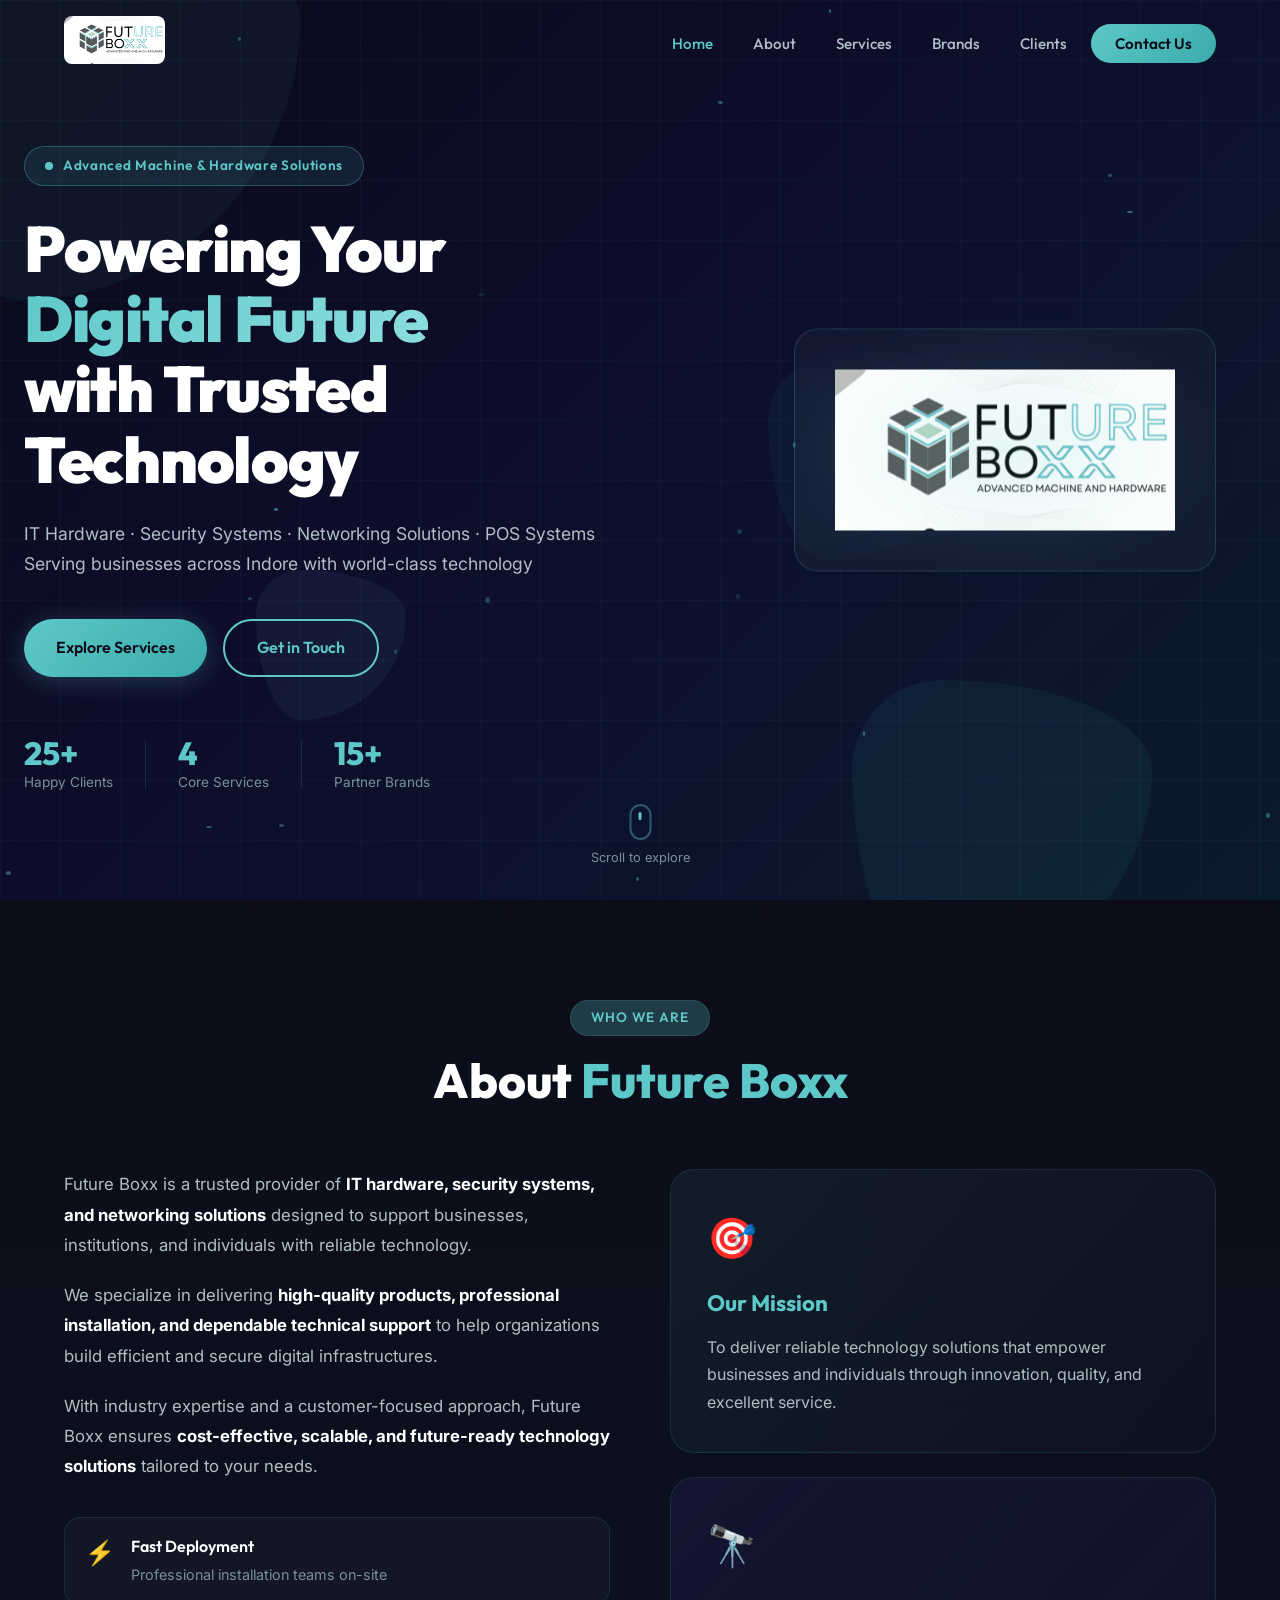
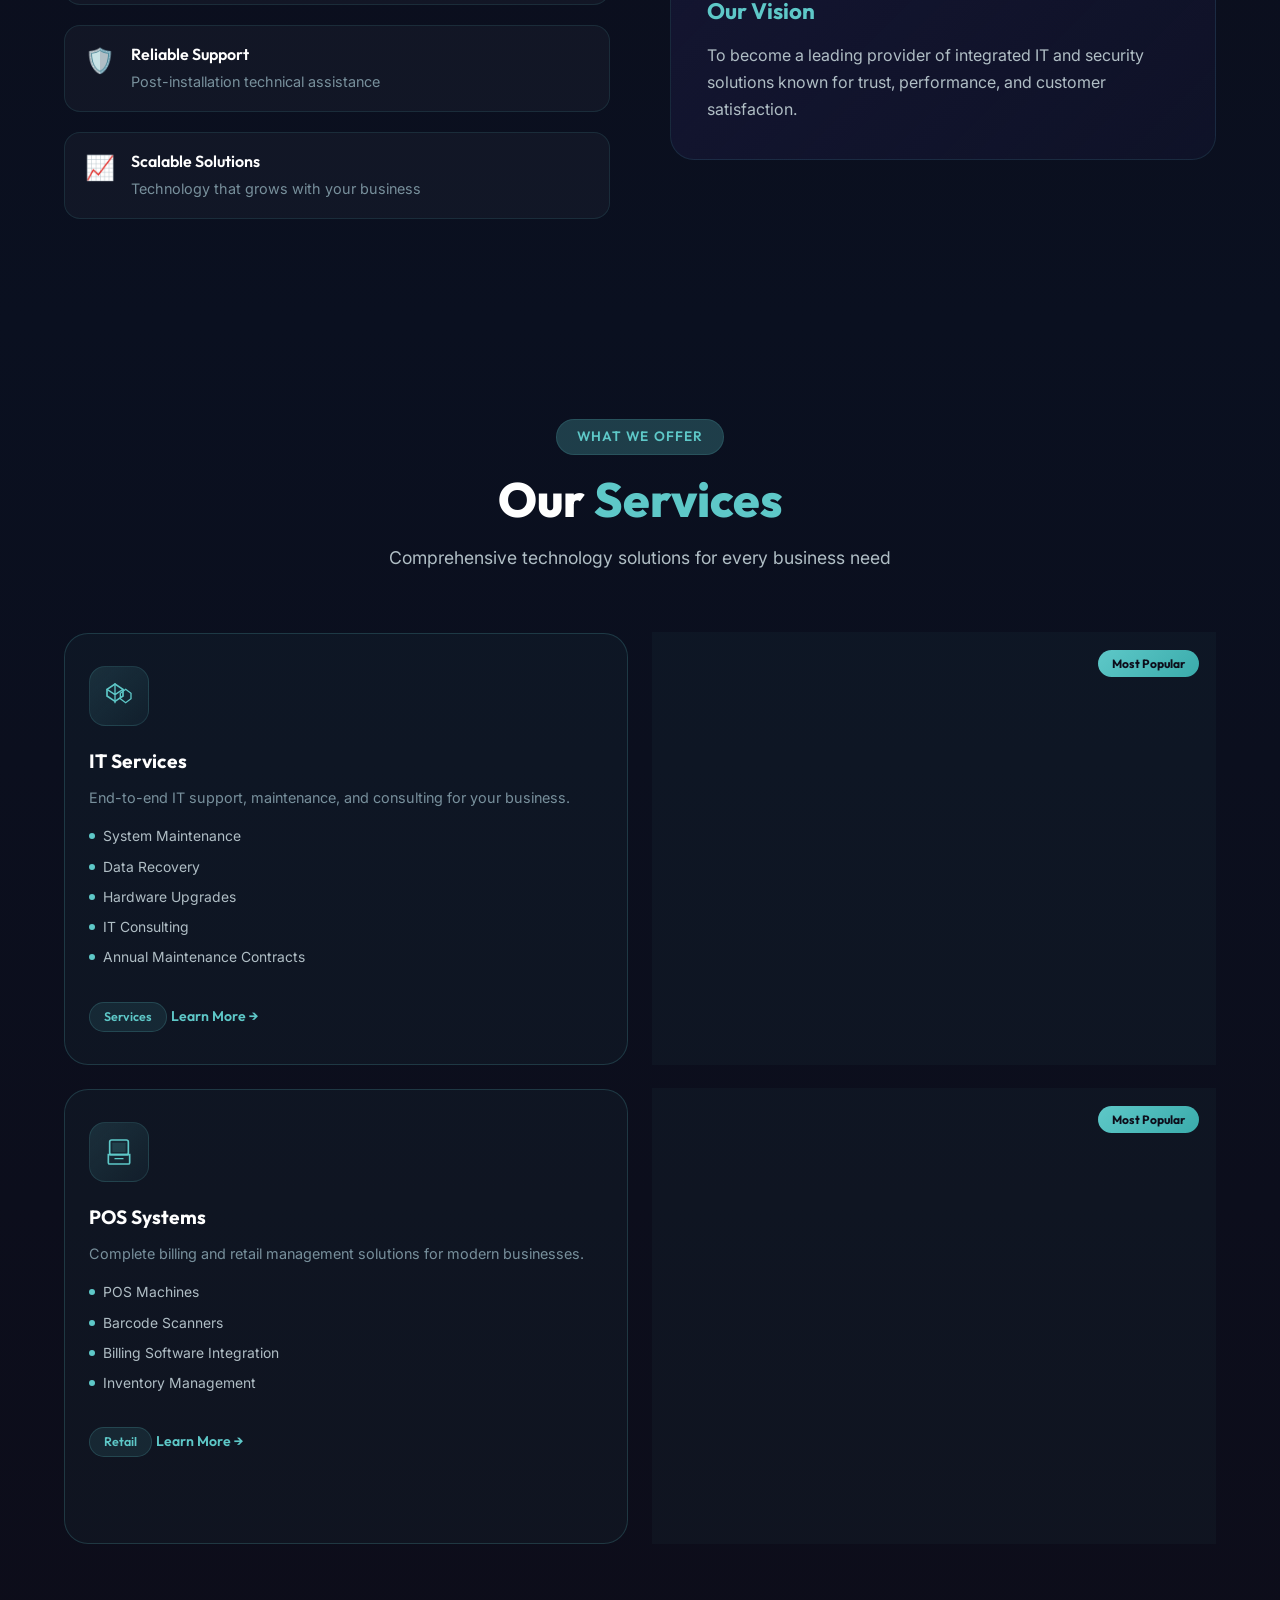
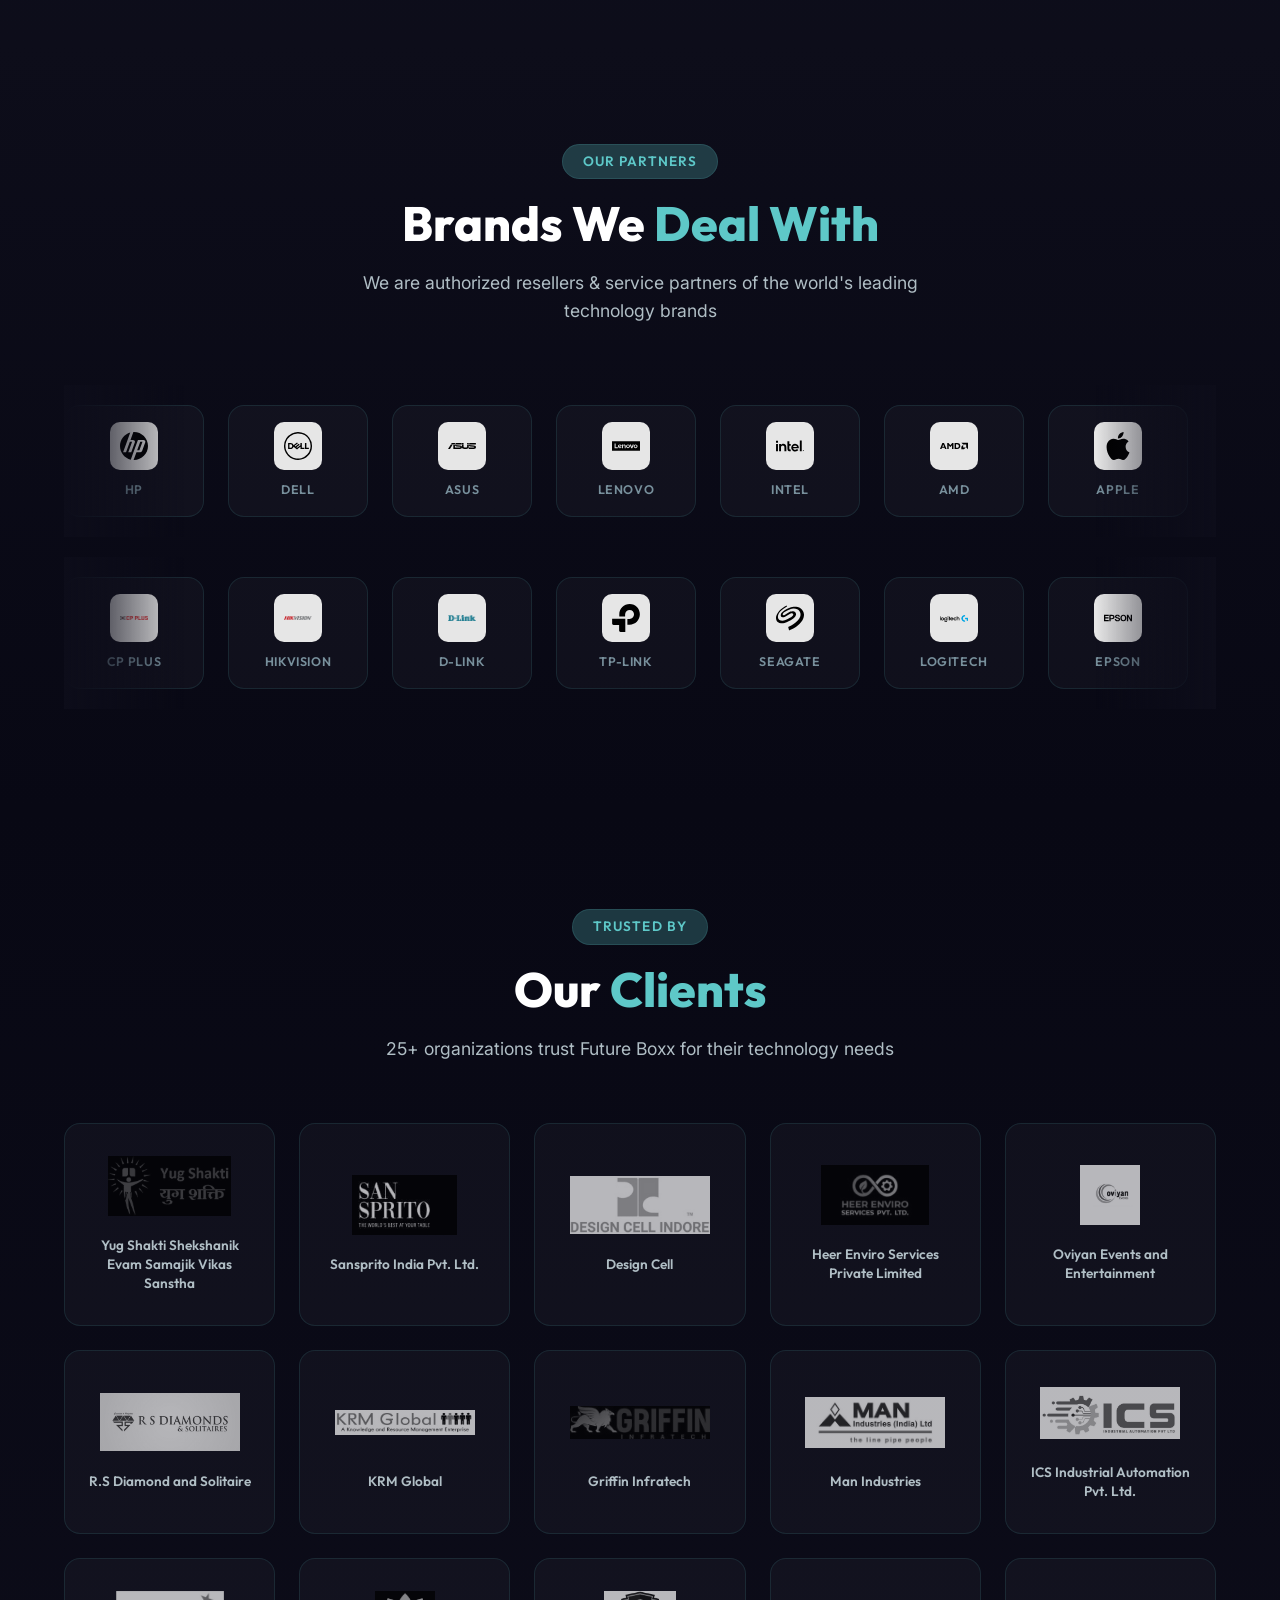
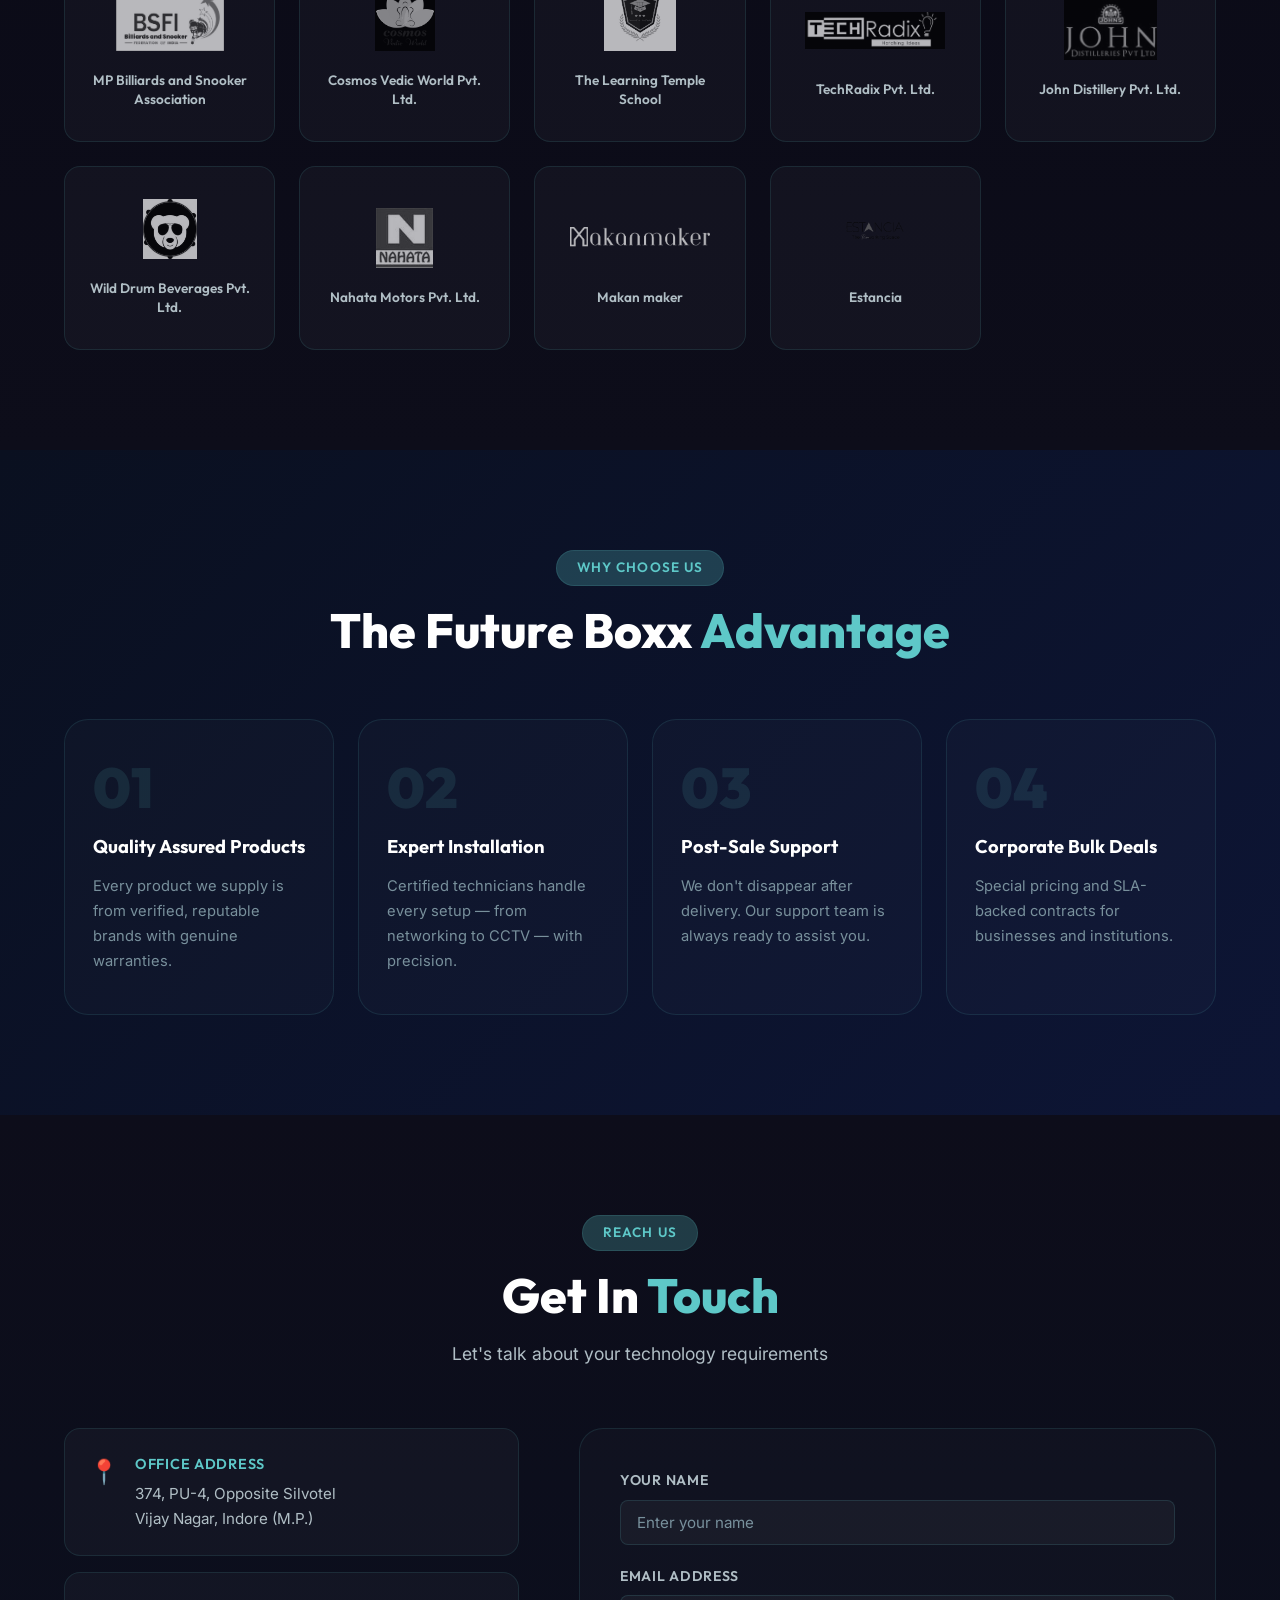
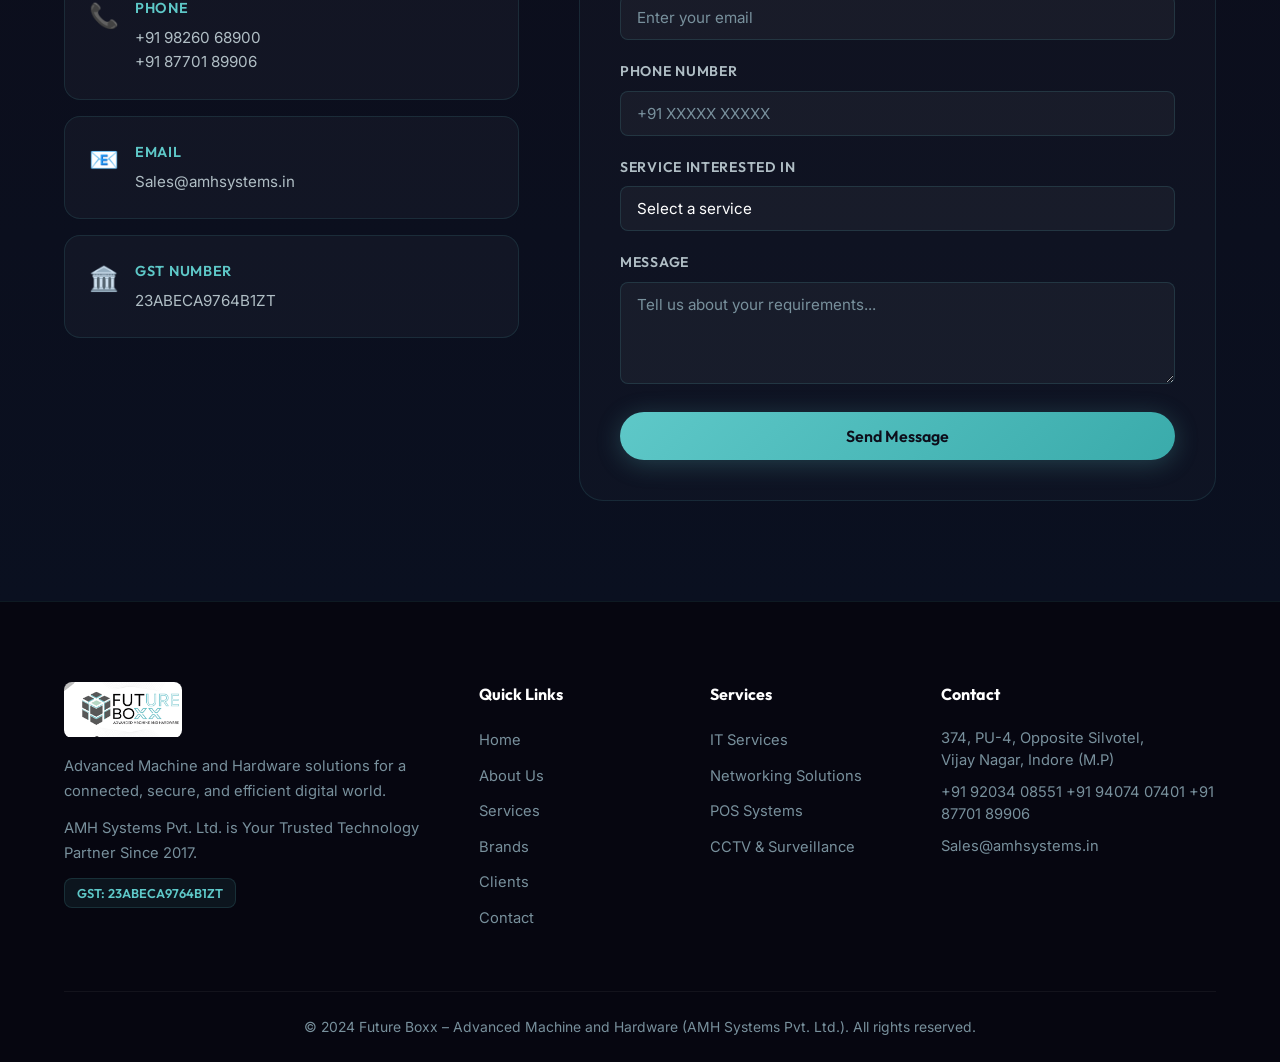
==== commit 58c1f649: "feat: add Makan Maker and Estancia client logos to the index page" ====
--- a/index.html
+++ b/index.html
@@ -1167,6 +1167,22 @@
             />
             <p>Nahata Motors Pvt. Ltd.</p>
           </div>
+          <div class="client-card">
+            <img
+              src="assets/clients/makan-maker.png"
+              alt="Makan maker"
+              class="client-logo"
+            />
+            <p>Makan maker</p>
+          </div>
+          <div class="client-card">
+            <img
+              src="assets/clients/estancia.webp"
+              alt="Estancia"
+              class="client-logo"
+            />
+            <p>Estancia</p>
+          </div>
         </div>
       </div>
     </section>
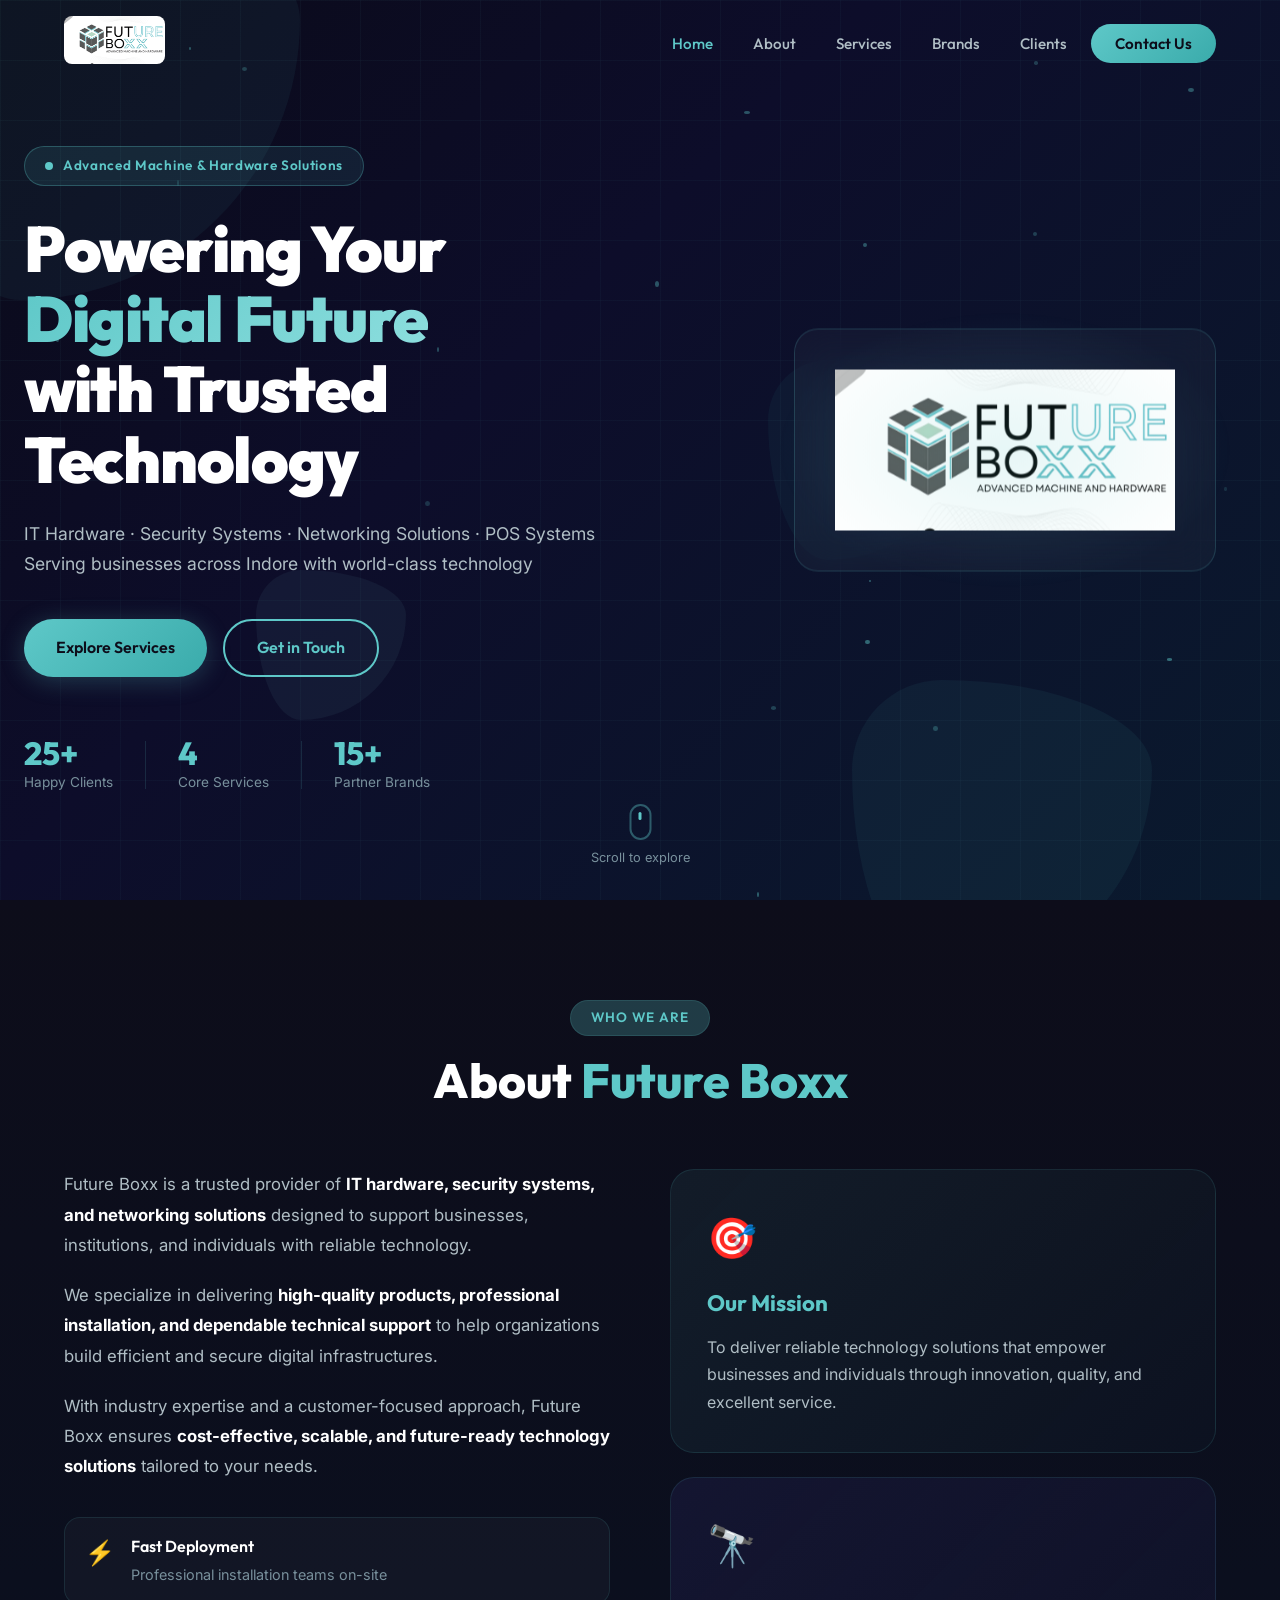
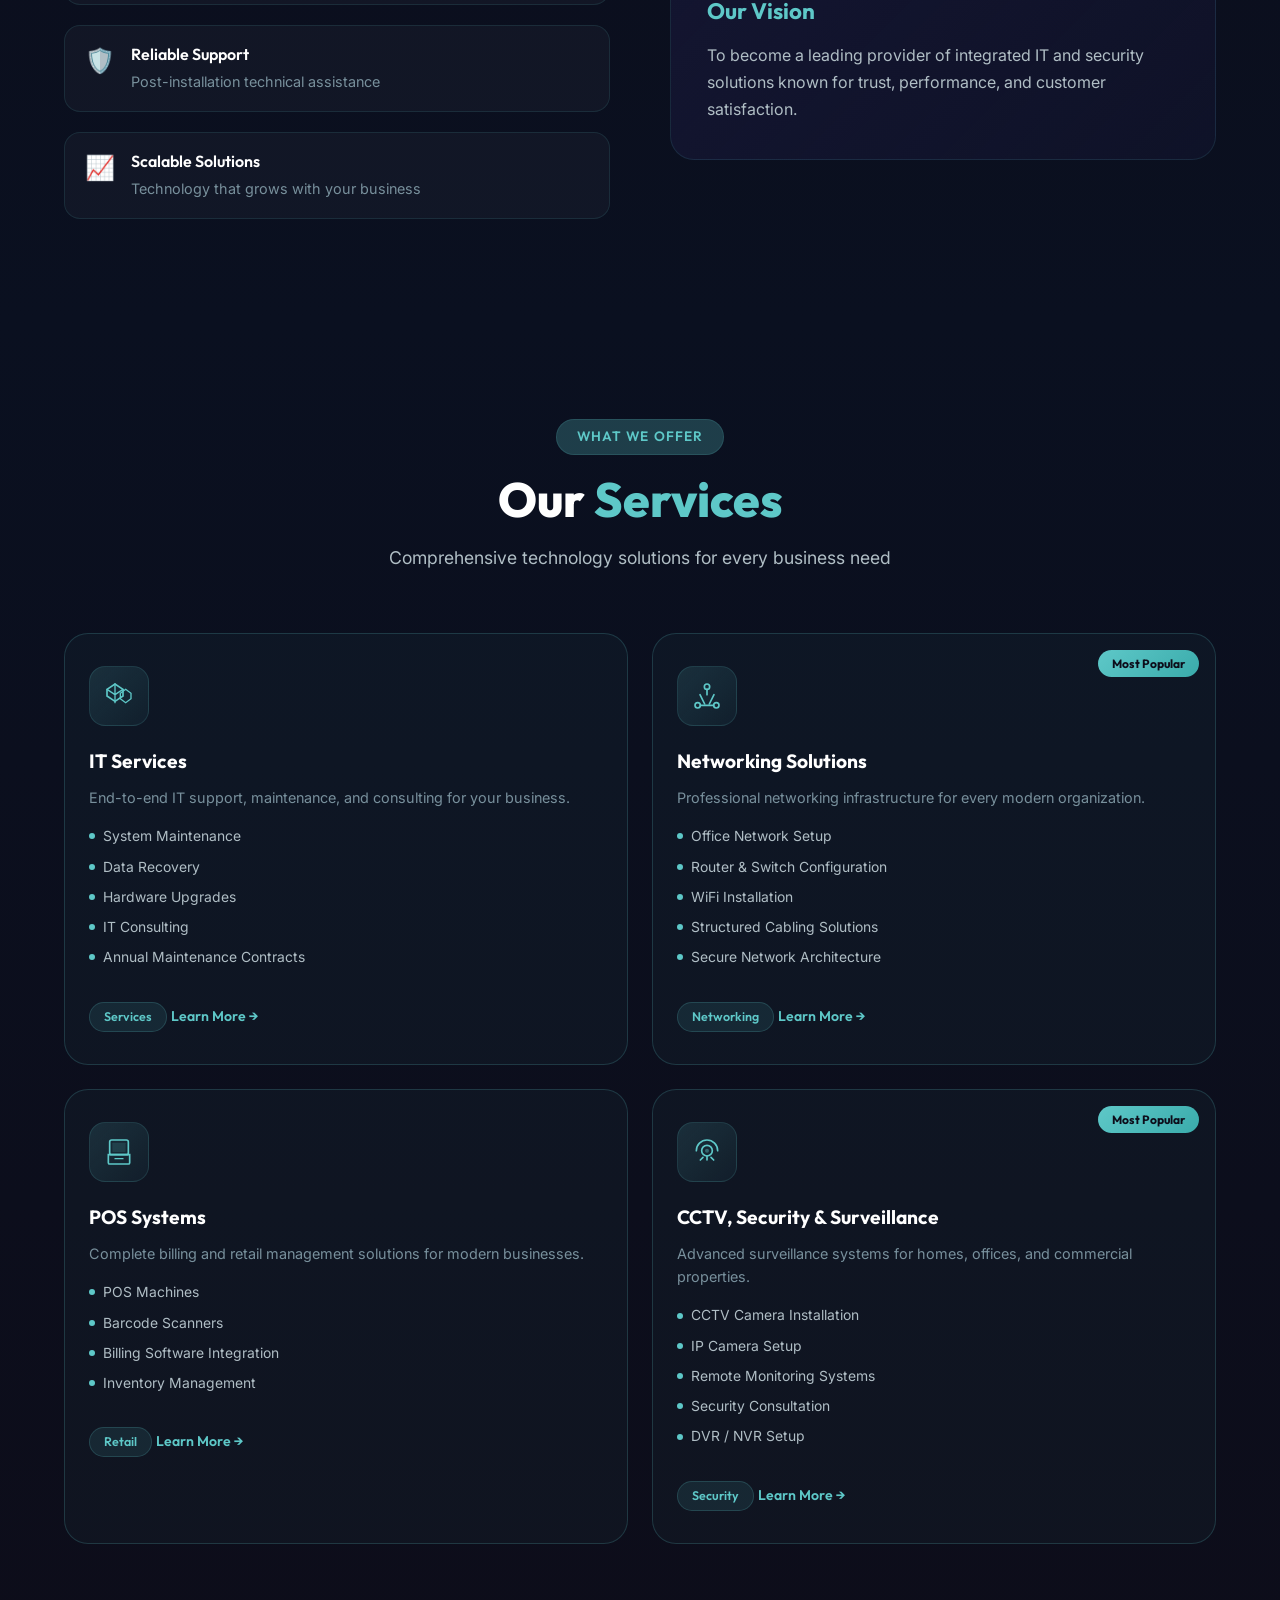
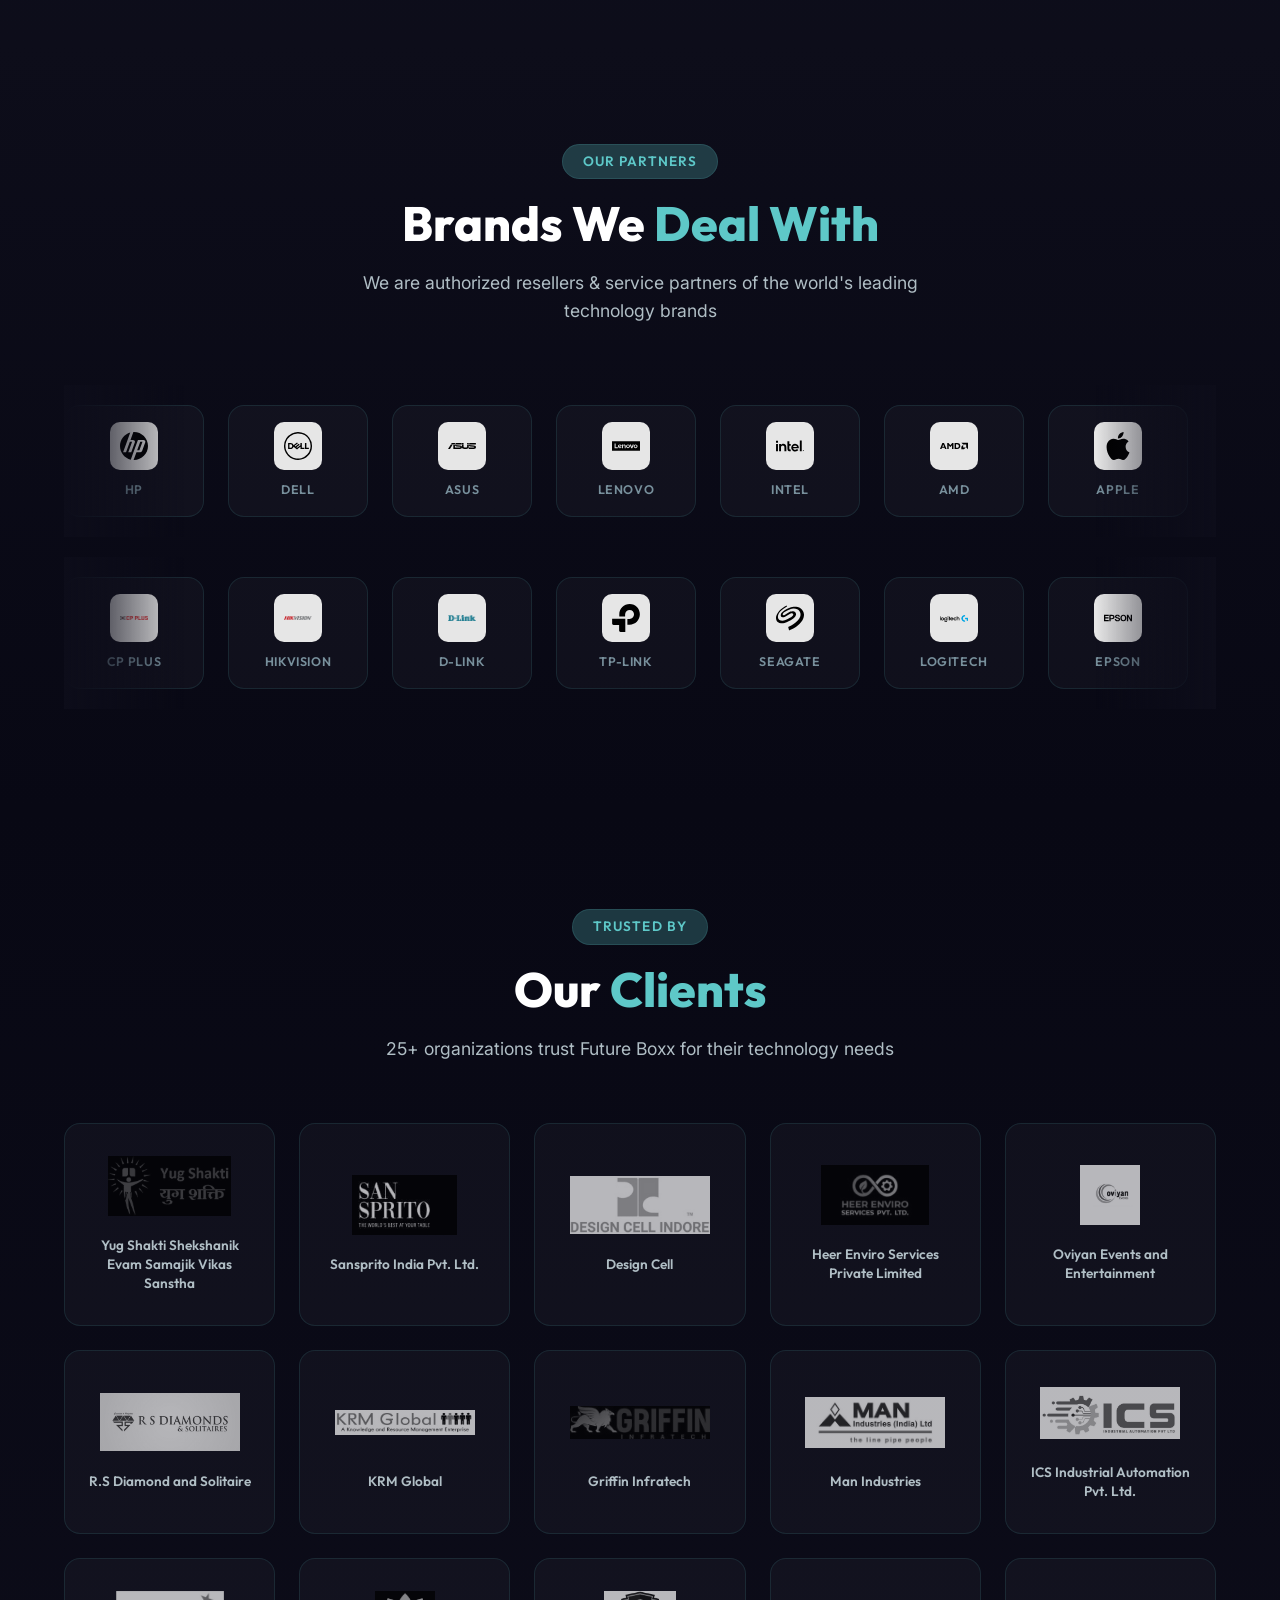
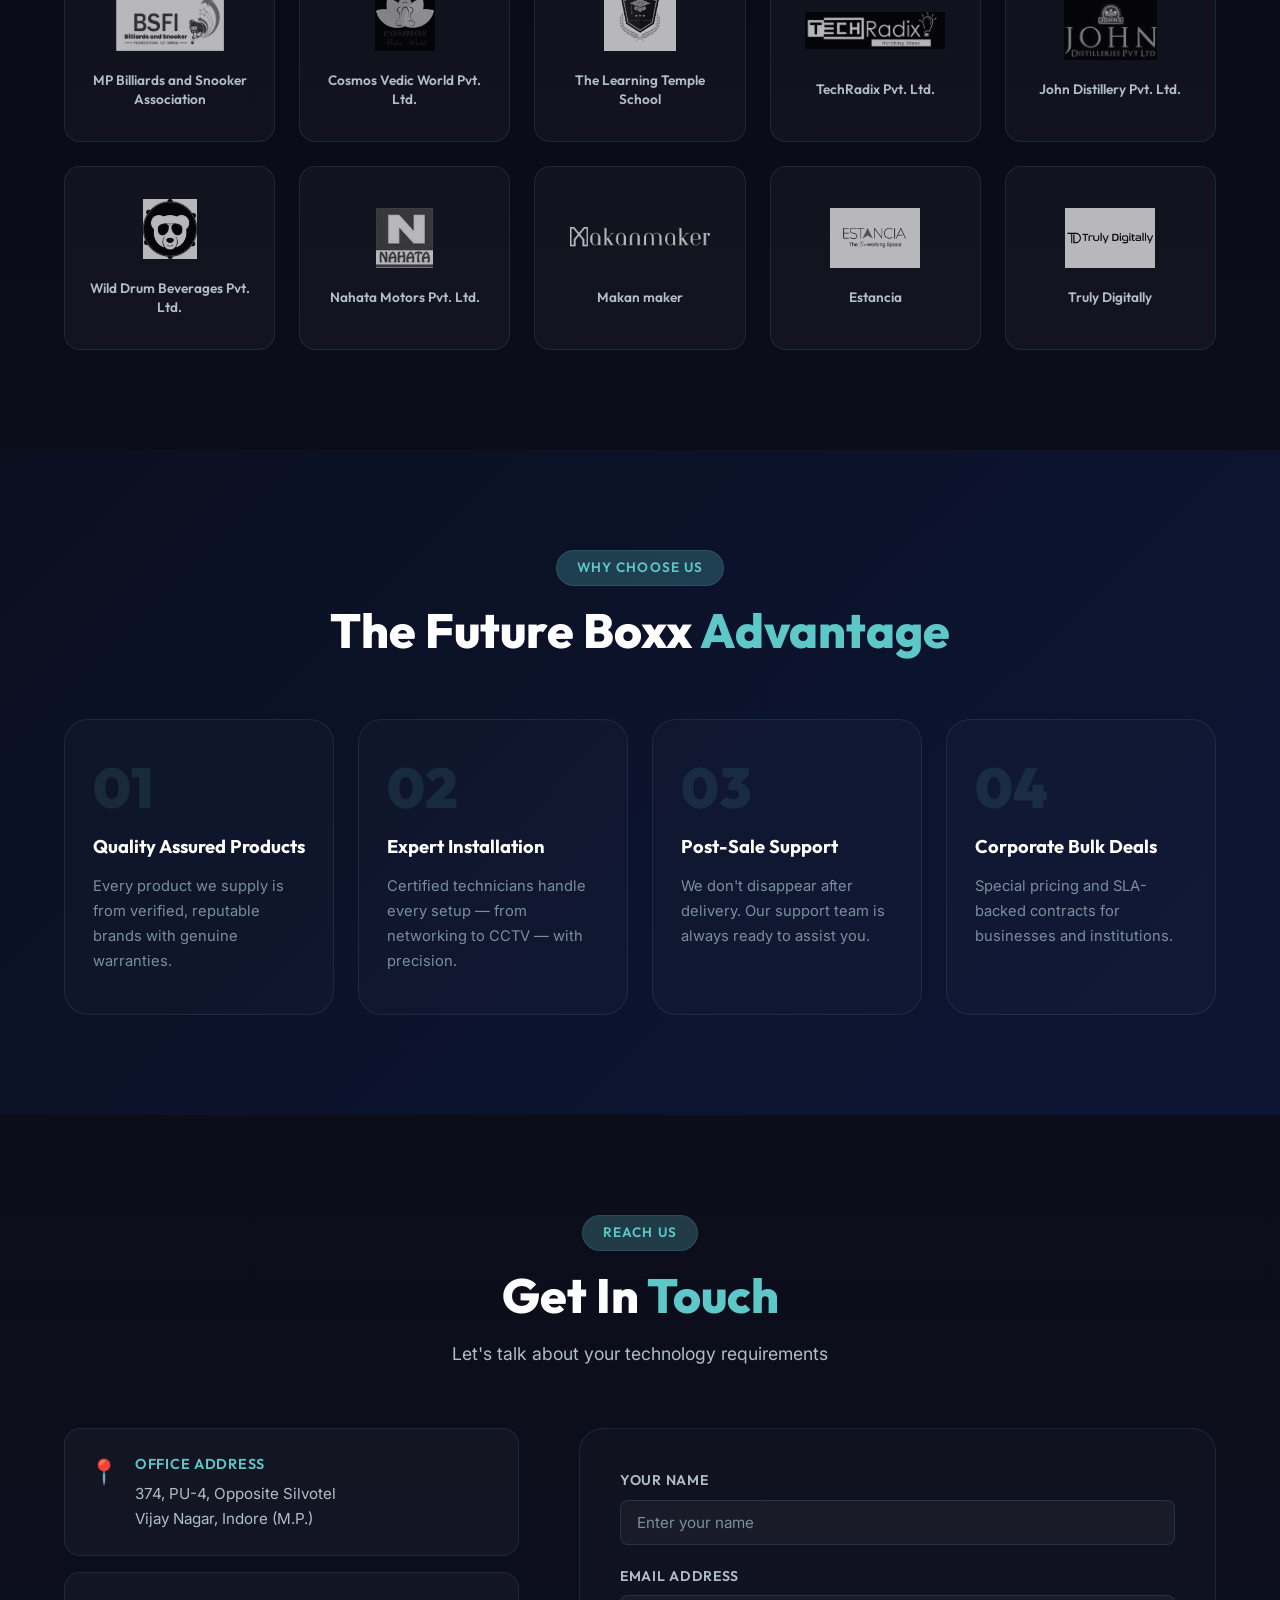
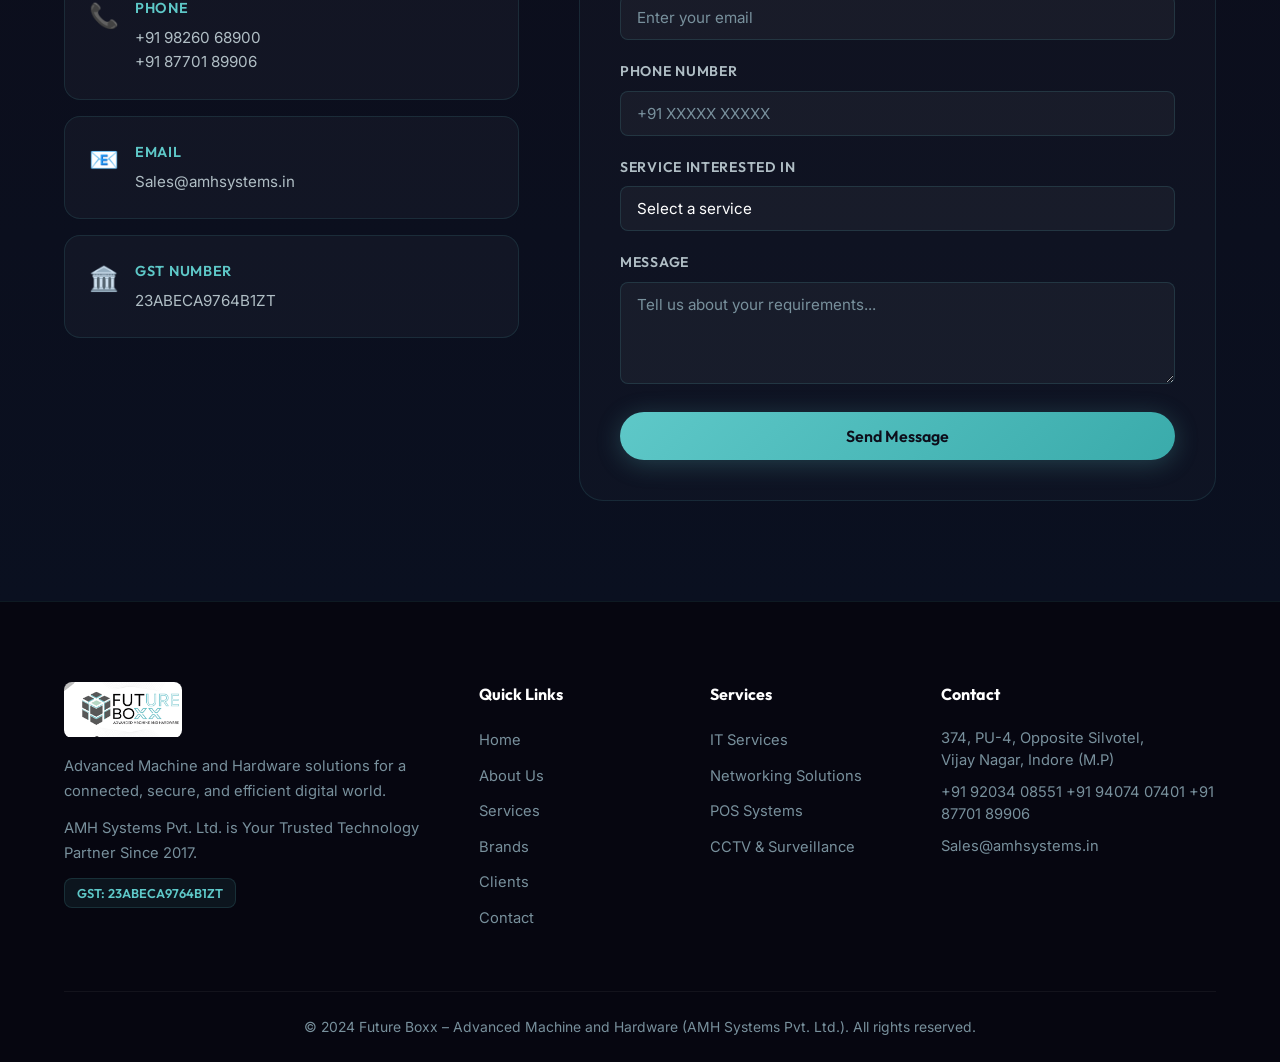
==== commit 5e774420: "feat: update estancia logo format and add truly digitally client to index page" ====
--- a/index.html
+++ b/index.html
@@ -1177,11 +1177,19 @@
           </div>
           <div class="client-card">
             <img
-              src="assets/clients/estancia.webp"
+              src="assets/clients/estancia.png"
               alt="Estancia"
               class="client-logo"
             />
             <p>Estancia</p>
+          </div>
+          <div class="client-card">
+            <img
+              src="assets/clients/truly-digitally.png"
+              alt="Truly Digitally"
+              class="client-logo"
+            />
+            <p>Truly Digitally</p>
           </div>
         </div>
       </div>
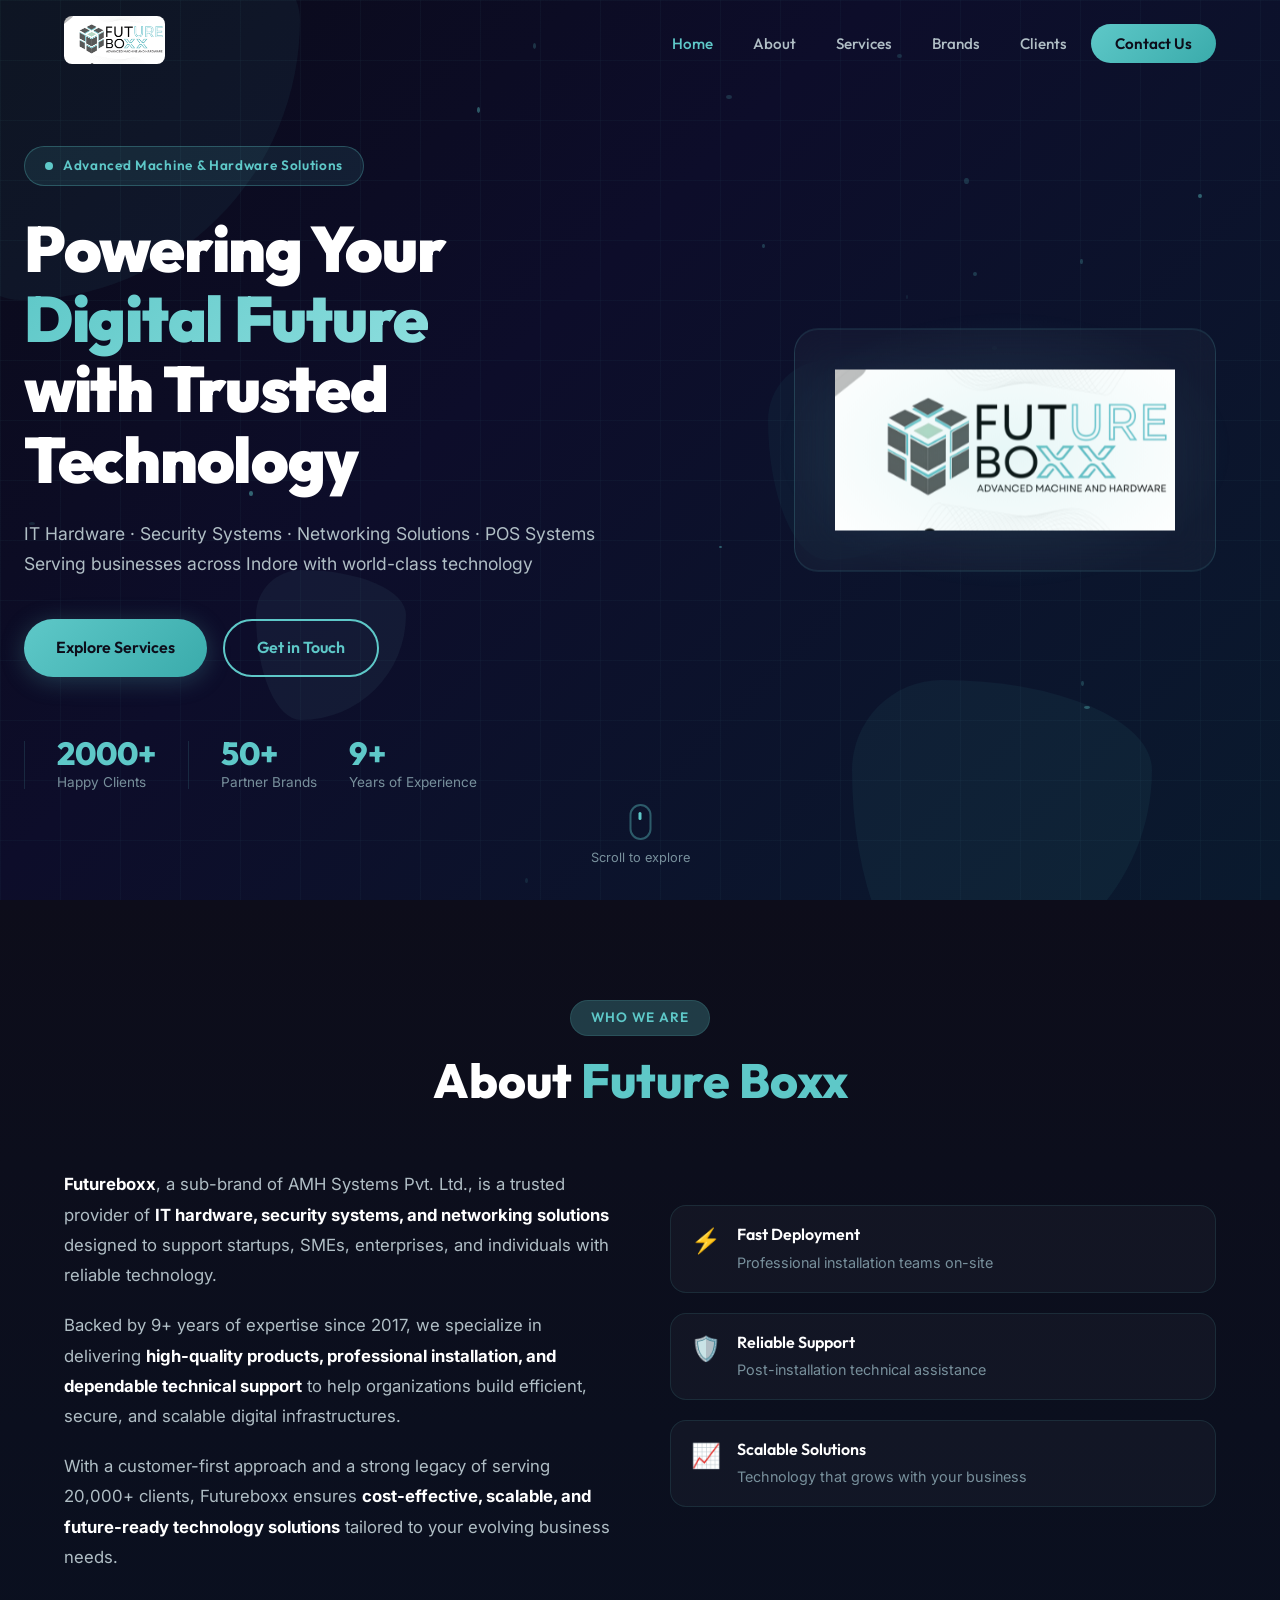
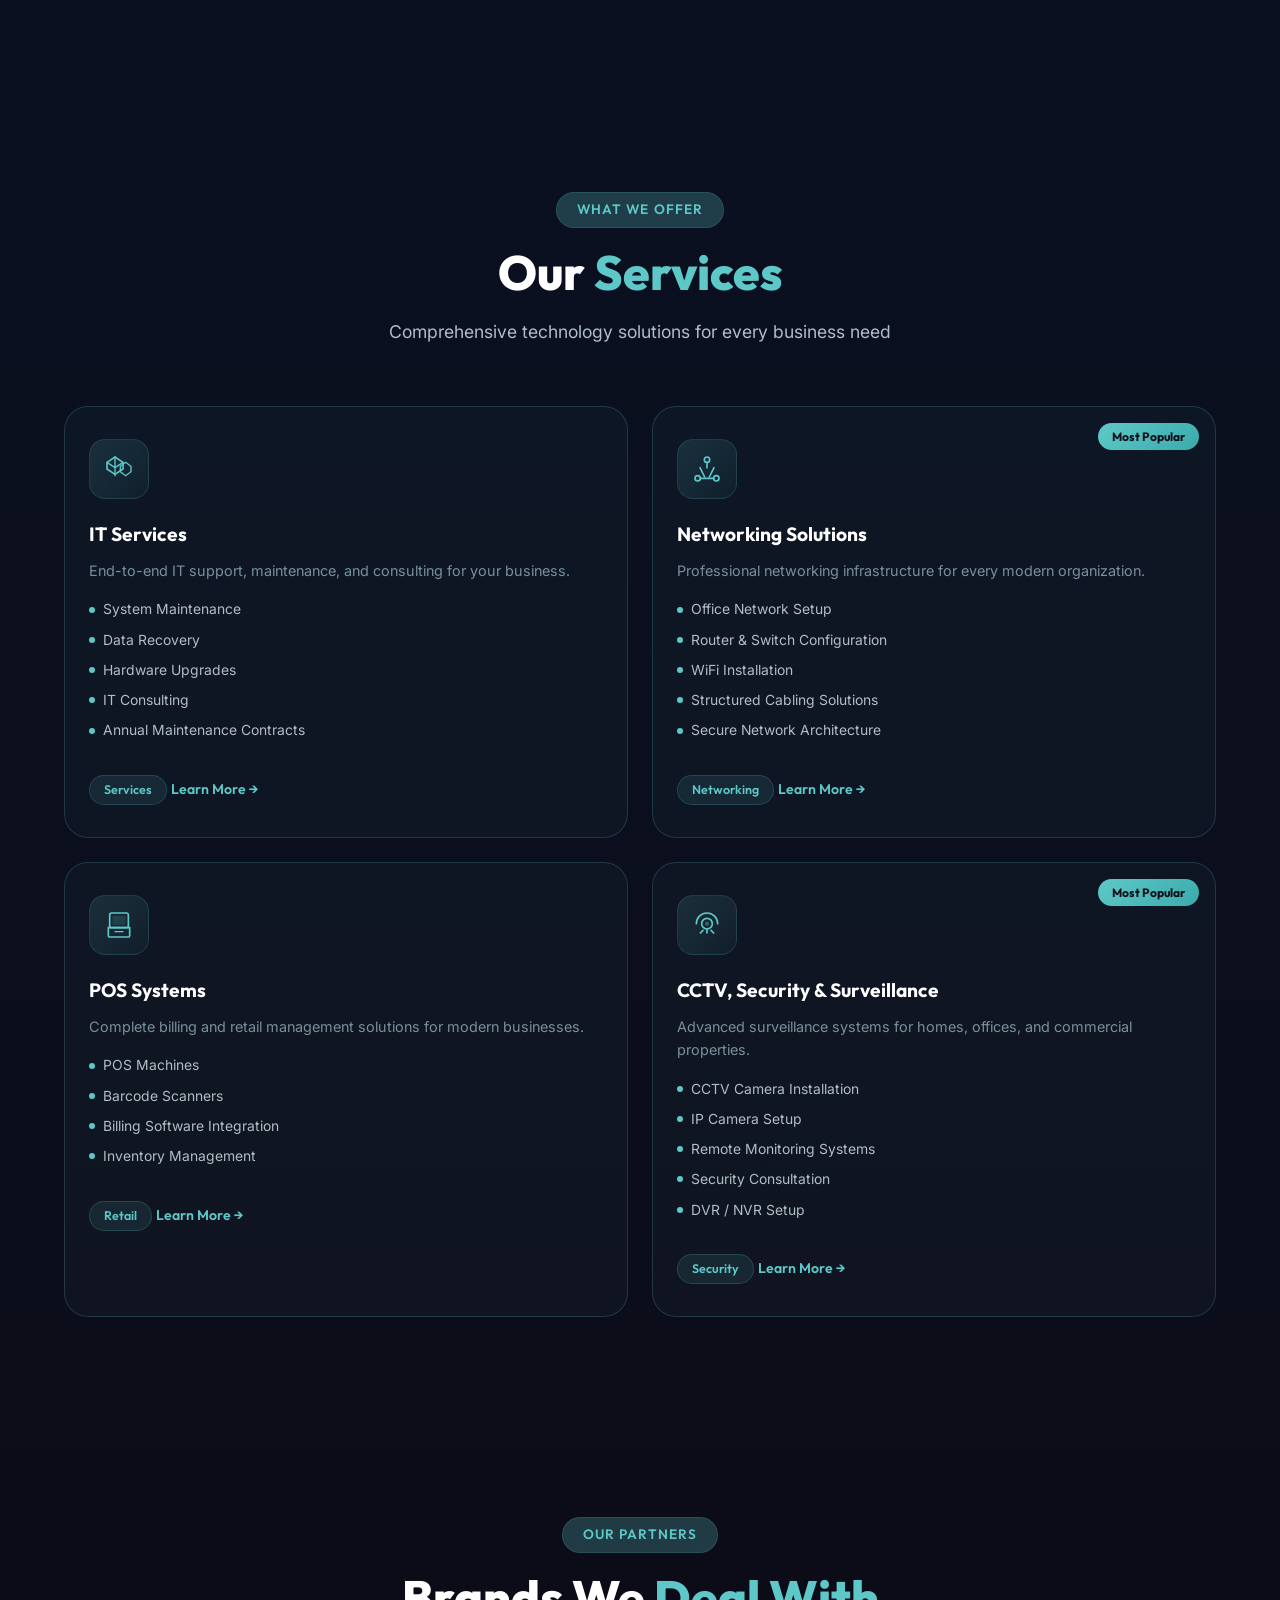
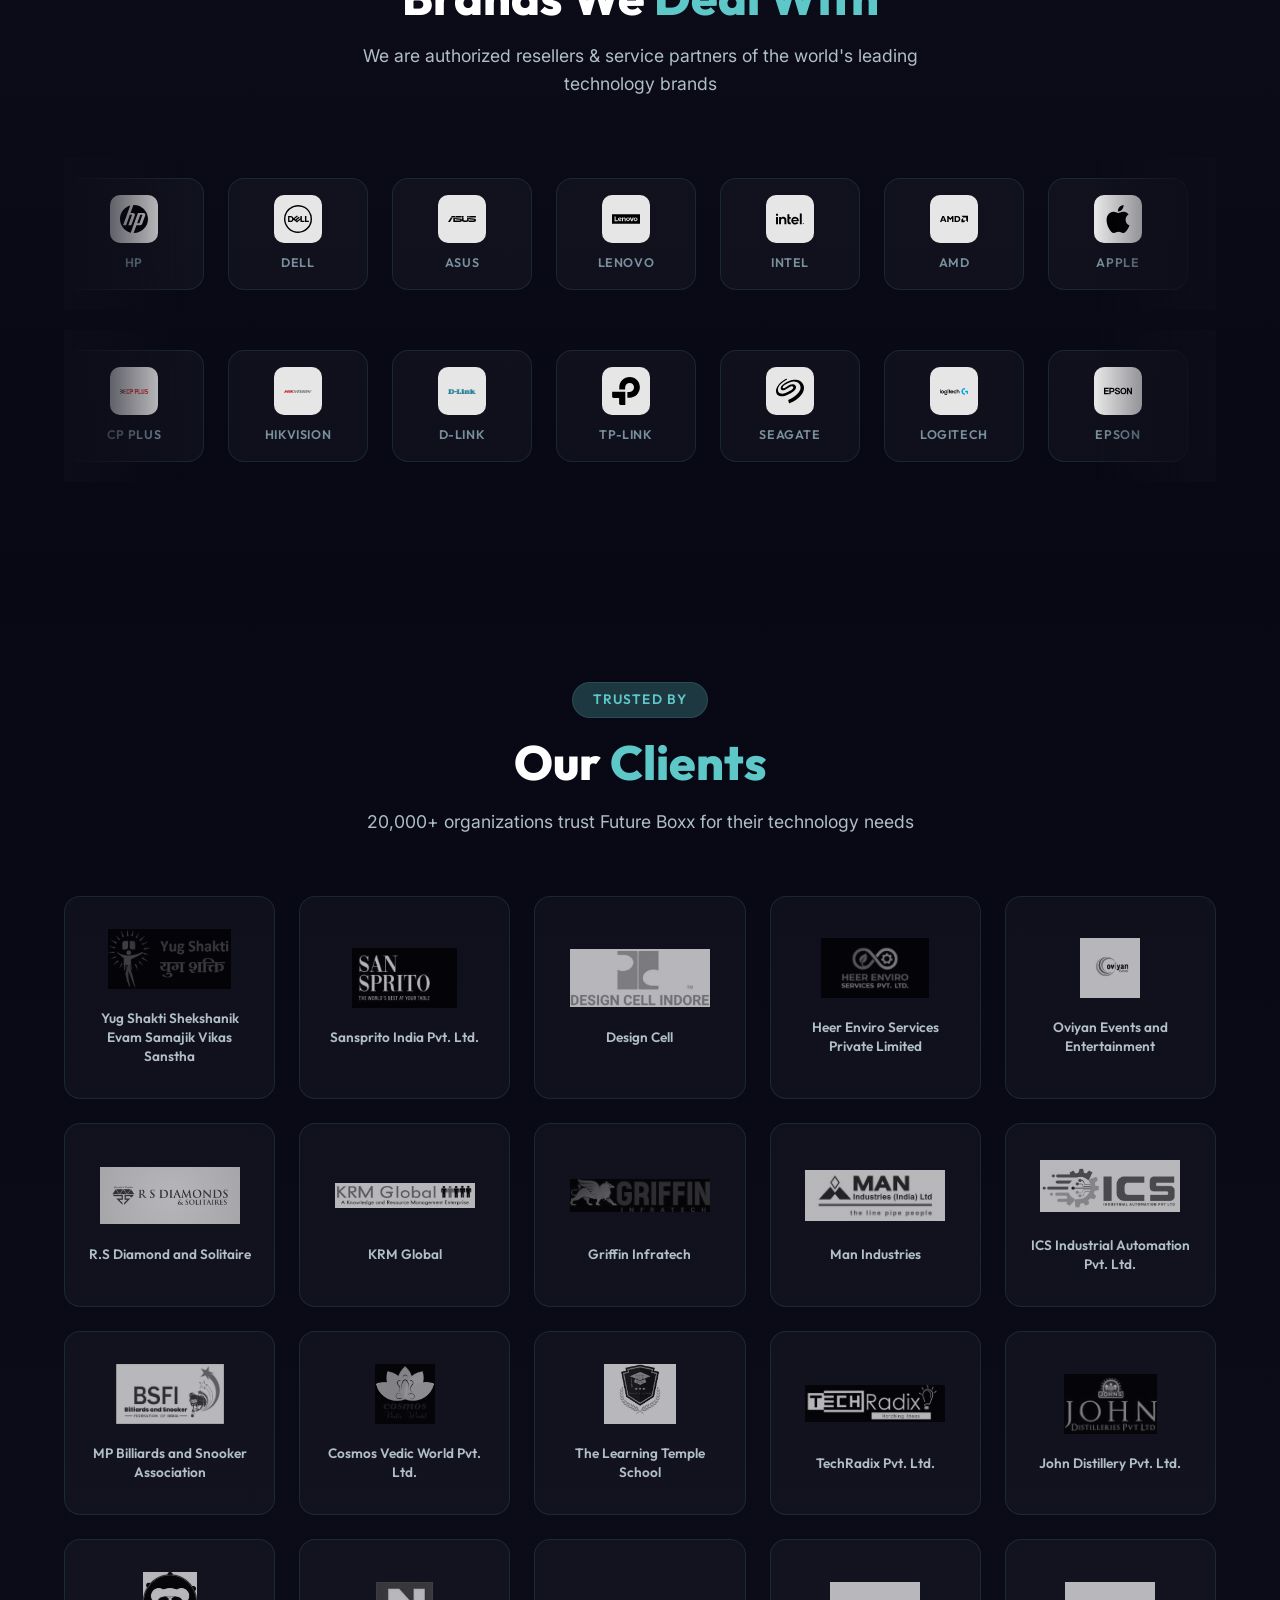
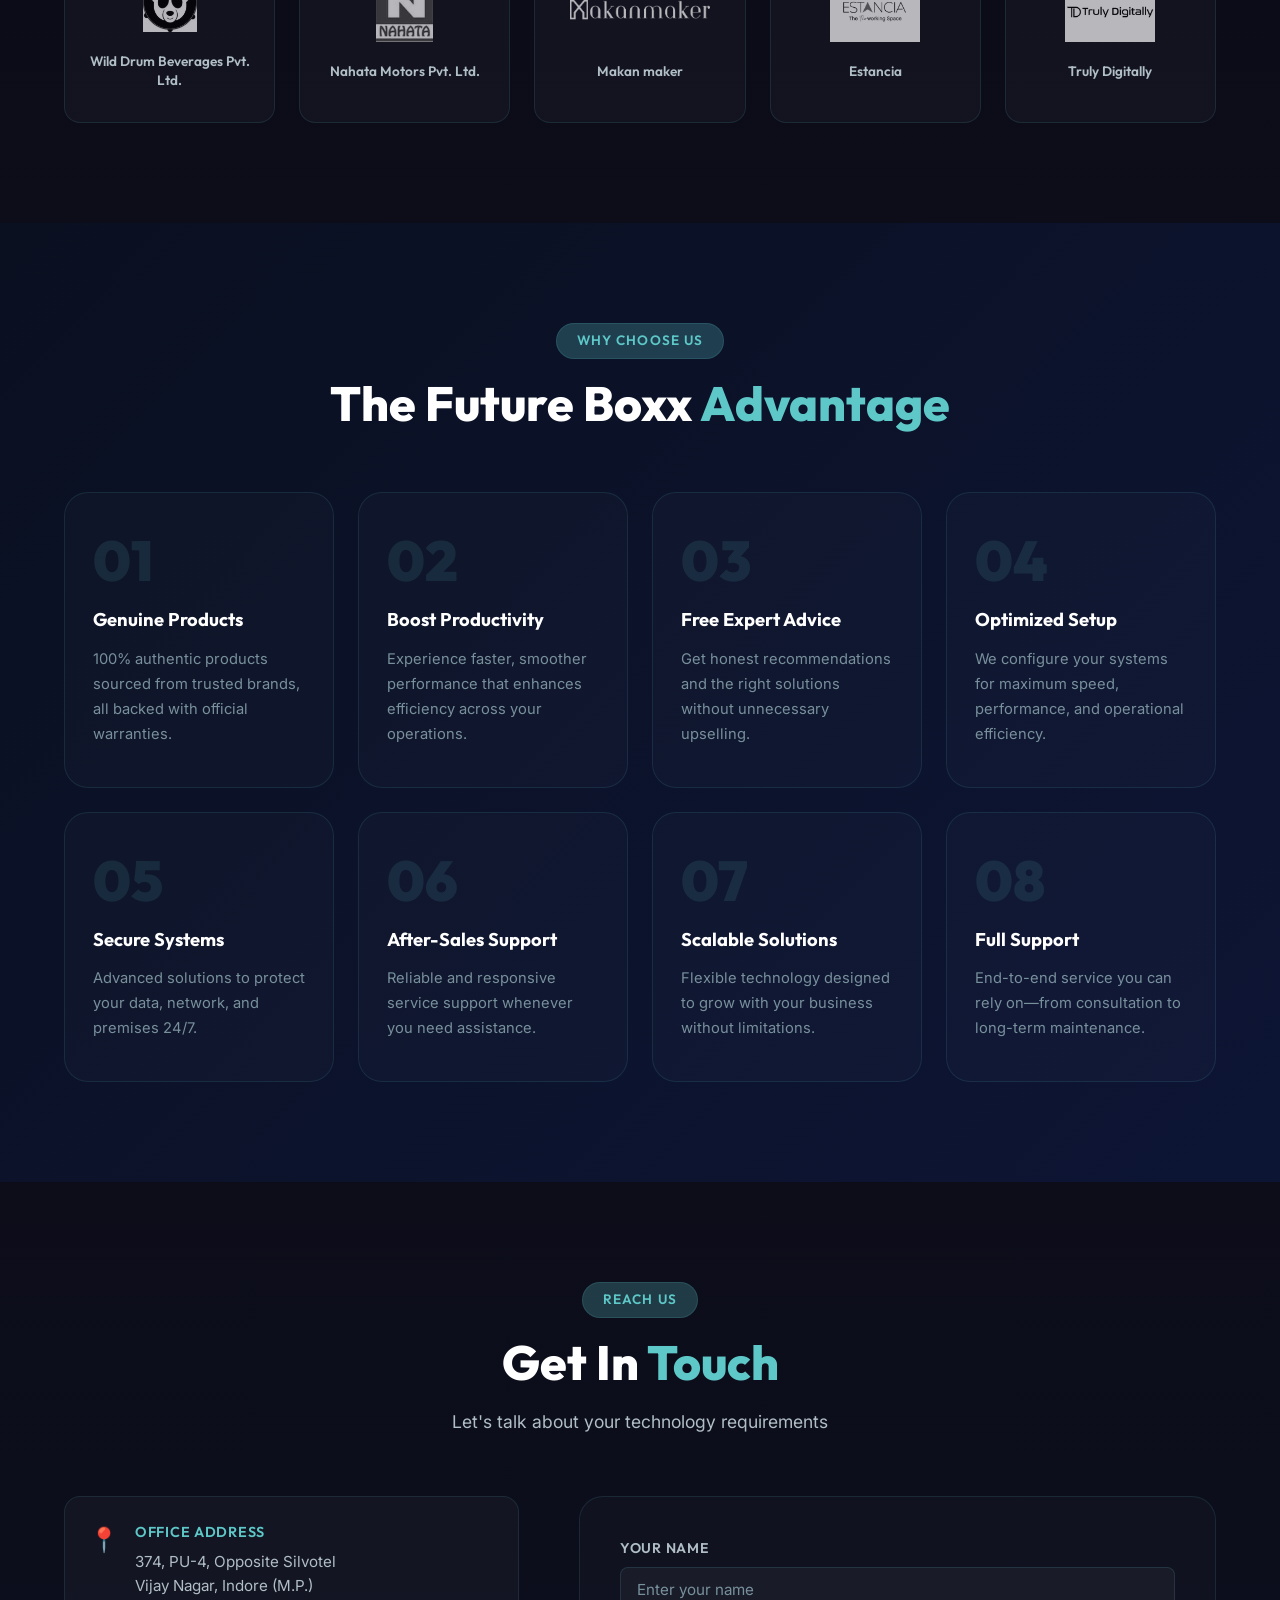
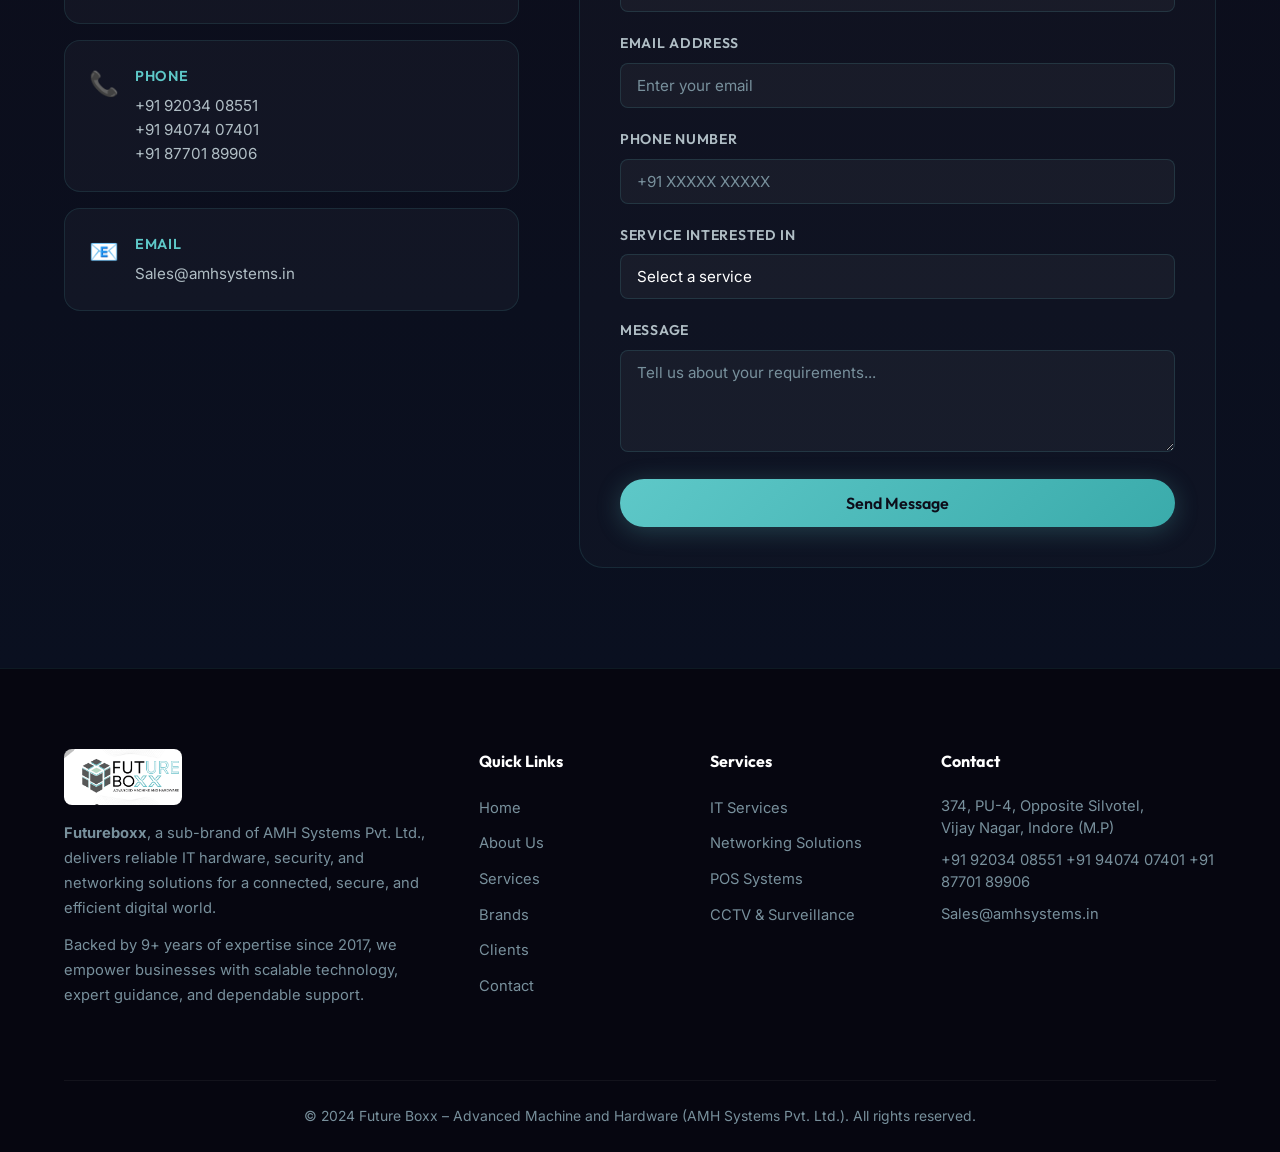
==== commit 29c26d89: "refactor: update company branding, expand business stats, and restructure service highlights and con" ====
--- a/index.html
+++ b/index.html
@@ -82,19 +82,19 @@
             >
           </div>
           <div class="hero-stats">
-            <div class="stat">
-              <span class="stat-number">25+</span>
-              <span class="stat-label">Happy Clients</span>
-            </div>
             <div class="stat-divider"></div>
             <div class="stat">
-              <span class="stat-number">4</span>
-              <span class="stat-label">Core Services</span>
+              <span class="stat-number">2000+</span>
+              <span class="stat-label">Happy Clients</span>
             </div>
             <div class="stat-divider"></div>
             <div class="stat">
-              <span class="stat-number">15+</span>
+              <span class="stat-number">50+</span>
               <span class="stat-label">Partner Brands</span>
+            </div>
+            <div class="stat">
+              <span class="stat-number">9+</span>
+              <span class="stat-label">Years of Experience</span>
             </div>
           </div>
         </div>
@@ -127,31 +127,37 @@
         <div class="about-grid">
           <div class="about-text">
             <p class="about-desc">
-              Future Boxx is a trusted provider of
+              <strong>Futureboxx</strong>, a sub-brand of AMH Systems Pvt. Ltd.,
+              is a trusted provider of
               <strong
                 >IT hardware, security systems, and networking solutions</strong
               >
-              designed to support businesses, institutions, and individuals with
-              reliable technology.
-            </p>
+              designed to support startups, SMEs, enterprises, and individuals
+              with reliable technology.
+            </p>
+
             <p class="about-desc">
-              We specialize in delivering
+              Backed by 9+ years of expertise since 2017, we specialize in
+              delivering
               <strong
                 >high-quality products, professional installation, and
                 dependable technical support</strong
               >
-              to help organizations build efficient and secure digital
-              infrastructures.
-            </p>
+              to help organizations build efficient, secure, and scalable
+              digital infrastructures.
+            </p>
+
             <p class="about-desc">
-              With industry expertise and a customer-focused approach, Future
-              Boxx ensures
+              With a customer-first approach and a strong legacy of serving
+              20,000+ clients, Futureboxx ensures
               <strong
                 >cost-effective, scalable, and future-ready technology
                 solutions</strong
               >
-              tailored to your needs.
-            </p>
+              tailored to your evolving business needs.
+            </p>
+          </div>
+          <div class="about-cards">
             <div class="about-highlights">
               <div class="highlight-item">
                 <div class="highlight-icon">⚡</div>
@@ -176,26 +182,6 @@
               </div>
             </div>
           </div>
-          <div class="about-cards">
-            <div class="mission-card">
-              <div class="mission-icon">🎯</div>
-              <h3>Our Mission</h3>
-              <p>
-                To deliver reliable technology solutions that empower businesses
-                and individuals through innovation, quality, and excellent
-                service.
-              </p>
-            </div>
-            <div class="vision-card">
-              <div class="mission-icon">🔭</div>
-              <h3>Our Vision</h3>
-              <p>
-                To become a leading provider of integrated IT and security
-                solutions known for trust, performance, and customer
-                satisfaction.
-              </p>
-            </div>
-          </div>
         </div>
       </div>
     </section>
@@ -1027,7 +1013,7 @@
             Our <span class="text-teal">Clients</span>
           </h2>
           <p class="section-subtitle">
-            25+ organizations trust Future Boxx for their technology needs
+            20,000+ organizations trust Future Boxx for their technology needs
           </p>
         </div>
         <div class="clients-grid">
@@ -1207,34 +1193,73 @@
         <div class="whyus-grid">
           <div class="why-card">
             <div class="why-number">01</div>
-            <h3>Quality Assured Products</h3>
-            <p>
-              Every product we supply is from verified, reputable brands with
-              genuine warranties.
-            </p>
-          </div>
+            <h3>Genuine Products</h3>
+            <p>
+              100% authentic products sourced from trusted brands, all backed
+              with official warranties.
+            </p>
+          </div>
+
           <div class="why-card">
             <div class="why-number">02</div>
-            <h3>Expert Installation</h3>
-            <p>
-              Certified technicians handle every setup — from networking to CCTV
-              — with precision.
-            </p>
-          </div>
+            <h3>Boost Productivity</h3>
+            <p>
+              Experience faster, smoother performance that enhances efficiency
+              across your operations.
+            </p>
+          </div>
+
           <div class="why-card">
             <div class="why-number">03</div>
-            <h3>Post-Sale Support</h3>
-            <p>
-              We don't disappear after delivery. Our support team is always
-              ready to assist you.
-            </p>
-          </div>
+            <h3>Free Expert Advice</h3>
+            <p>
+              Get honest recommendations and the right solutions without
+              unnecessary upselling.
+            </p>
+          </div>
+
           <div class="why-card">
             <div class="why-number">04</div>
-            <h3>Corporate Bulk Deals</h3>
-            <p>
-              Special pricing and SLA-backed contracts for businesses and
-              institutions.
+            <h3>Optimized Setup</h3>
+            <p>
+              We configure your systems for maximum speed, performance, and
+              operational efficiency.
+            </p>
+          </div>
+
+          <div class="why-card">
+            <div class="why-number">05</div>
+            <h3>Secure Systems</h3>
+            <p>
+              Advanced solutions to protect your data, network, and premises
+              24/7.
+            </p>
+          </div>
+
+          <div class="why-card">
+            <div class="why-number">06</div>
+            <h3>After-Sales Support</h3>
+            <p>
+              Reliable and responsive service support whenever you need
+              assistance.
+            </p>
+          </div>
+
+          <div class="why-card">
+            <div class="why-number">07</div>
+            <h3>Scalable Solutions</h3>
+            <p>
+              Flexible technology designed to grow with your business without
+              limitations.
+            </p>
+          </div>
+
+          <div class="why-card">
+            <div class="why-number">08</div>
+            <h3>Full Support</h3>
+            <p>
+              End-to-end service you can rely on—from consultation to long-term
+              maintenance.
             </p>
           </div>
         </div>
@@ -1268,7 +1293,8 @@
               <div class="contact-icon">📞</div>
               <div>
                 <h4>Phone</h4>
-                <p><a href="tel:+919826068900">+91 98260 68900</a></p>
+                <p><a href="tel:+919203408551">+91 92034 08551</a></p>
+                <p><a href="tel:+919407407401">+91 94074 07401</a></p>
                 <p><a href="tel:+918770189906">+91 87701 89906</a></p>
               </div>
             </div>
@@ -1279,13 +1305,6 @@
                 <p>
                   <a href="mailto:Sales@amhsystems.in">Sales@amhsystems.in</a>
                 </p>
-              </div>
-            </div>
-            <div class="contact-card" id="contact-gst">
-              <div class="contact-icon">🏛️</div>
-              <div>
-                <h4>GST Number</h4>
-                <p>23ABECA9764B1ZT</p>
               </div>
             </div>
           </div>
@@ -1365,18 +1384,20 @@
           <div class="footer-brand">
             <img
               src="assets/logo_final.png"
-              alt="Future Boxx"
+              alt="Futureboxx"
               class="footer-logo"
             />
-            <p>
-              Advanced Machine and Hardware solutions for a connected, secure,
-              and efficient digital world.
-            </p>
-            <p>
-              AMH Systems Pvt. Ltd. is Your Trusted Technology Partner Since
-              2017.
-            </p>
-            <div class="footer-gst">GST: 23ABECA9764B1ZT</div>
+
+            <p>
+              <strong>Futureboxx</strong>, a sub-brand of AMH Systems Pvt. Ltd.,
+              delivers reliable IT hardware, security, and networking solutions
+              for a connected, secure, and efficient digital world.
+            </p>
+
+            <p>
+              Backed by 9+ years of expertise since 2017, we empower businesses
+              with scalable technology, expert guidance, and dependable support.
+            </p>
           </div>
           <div class="footer-links">
             <h4>Quick Links</h4>
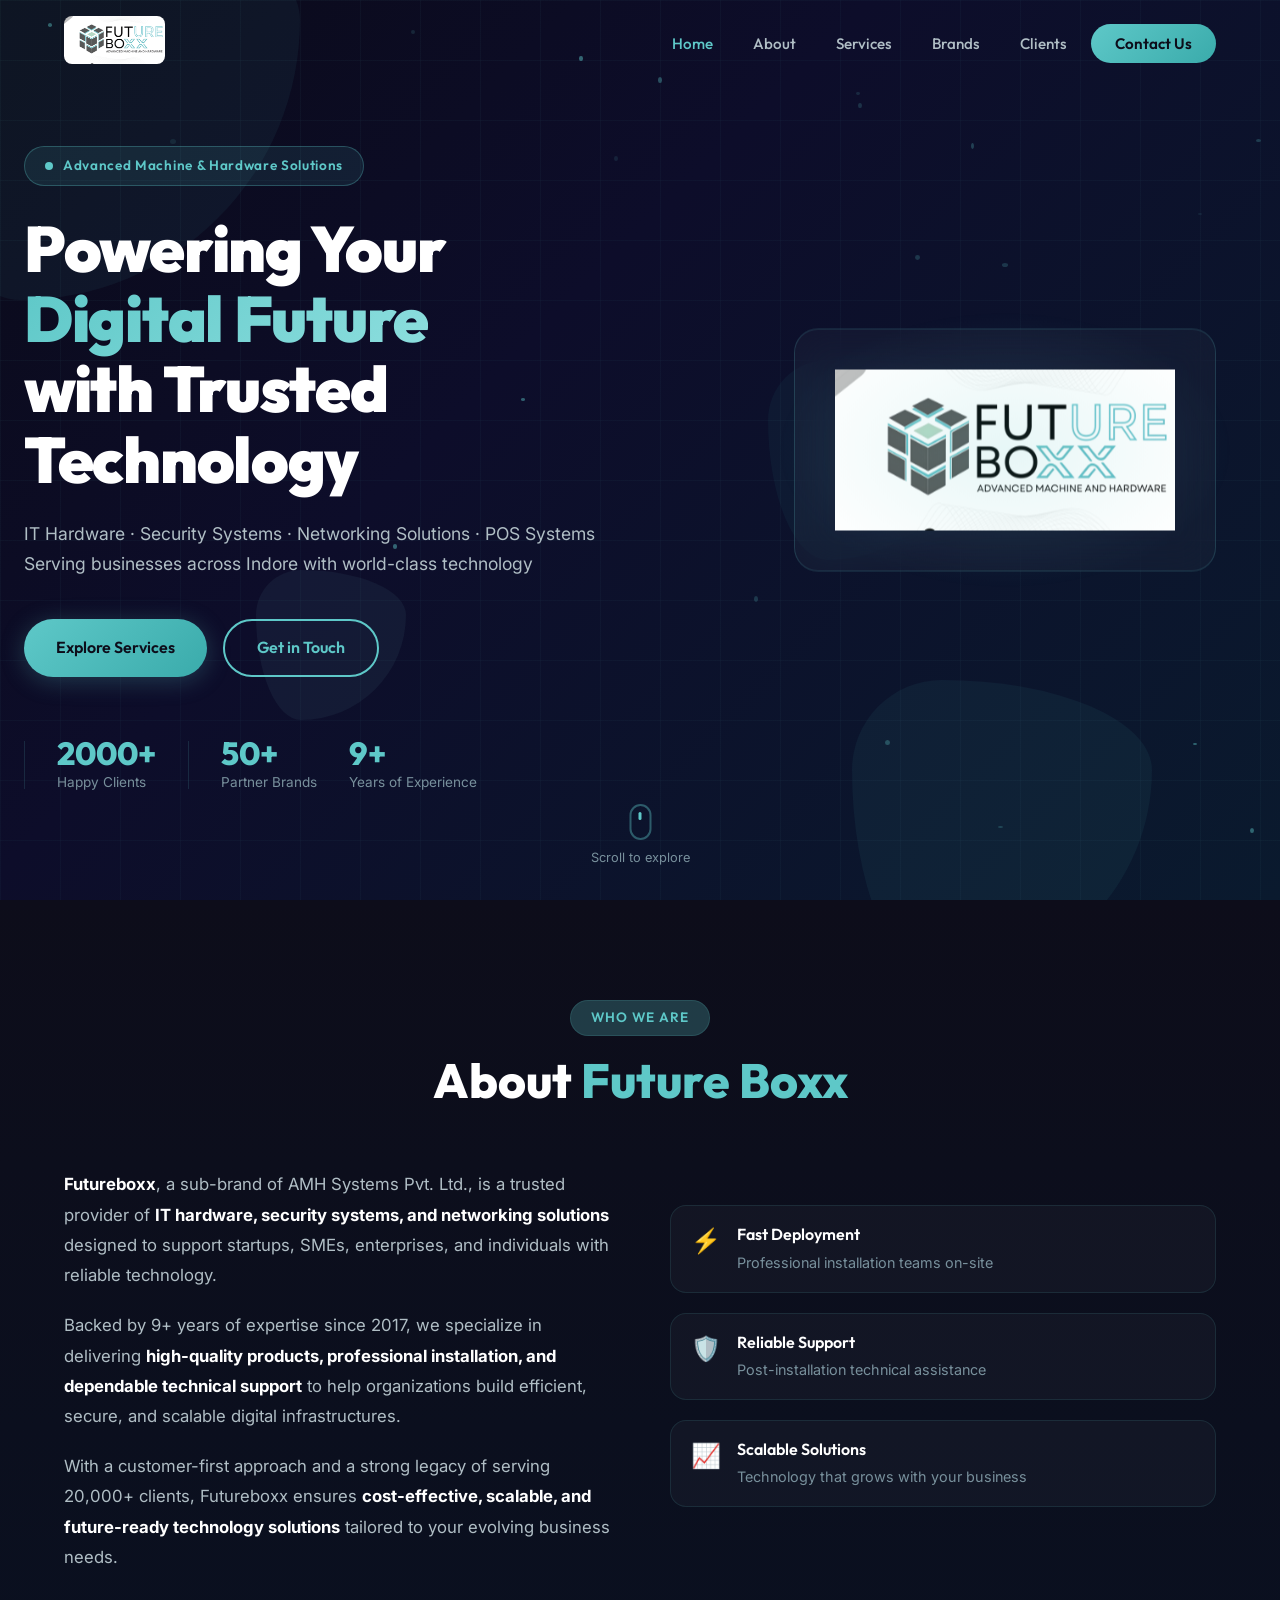
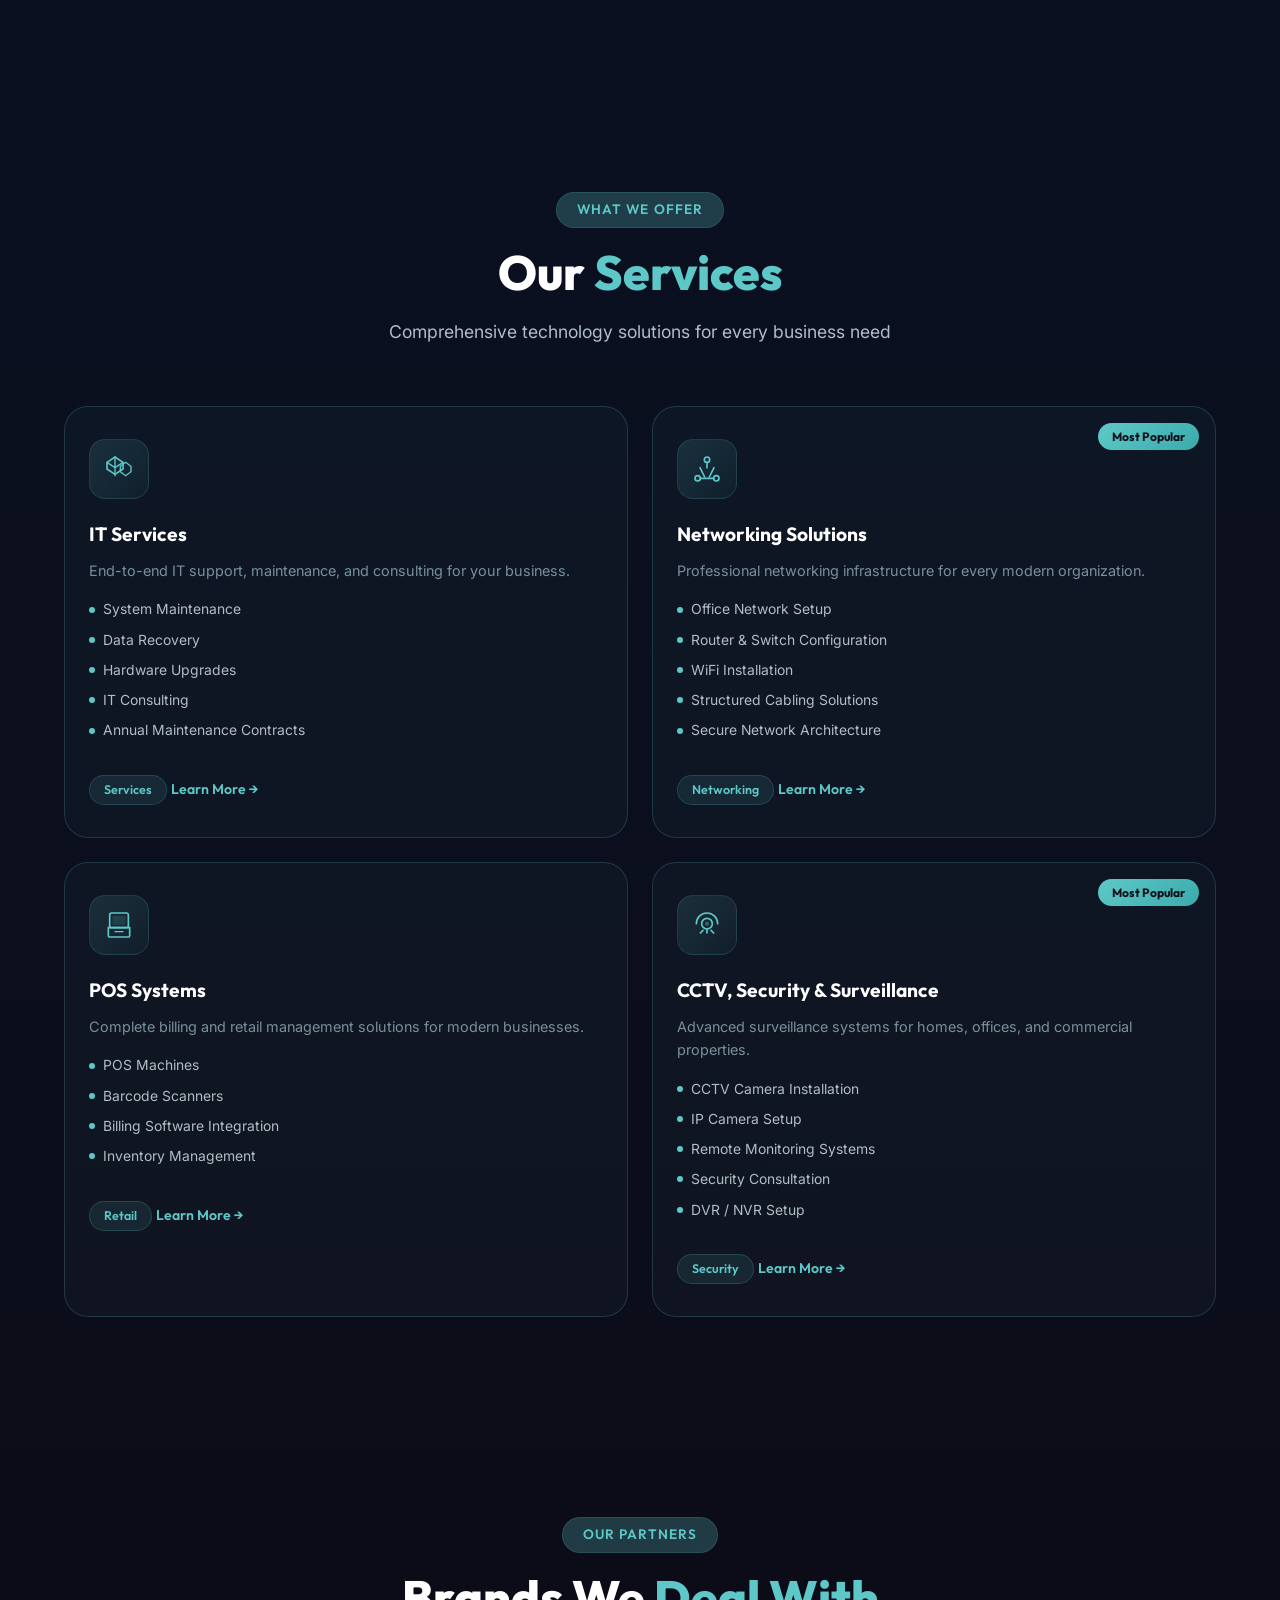
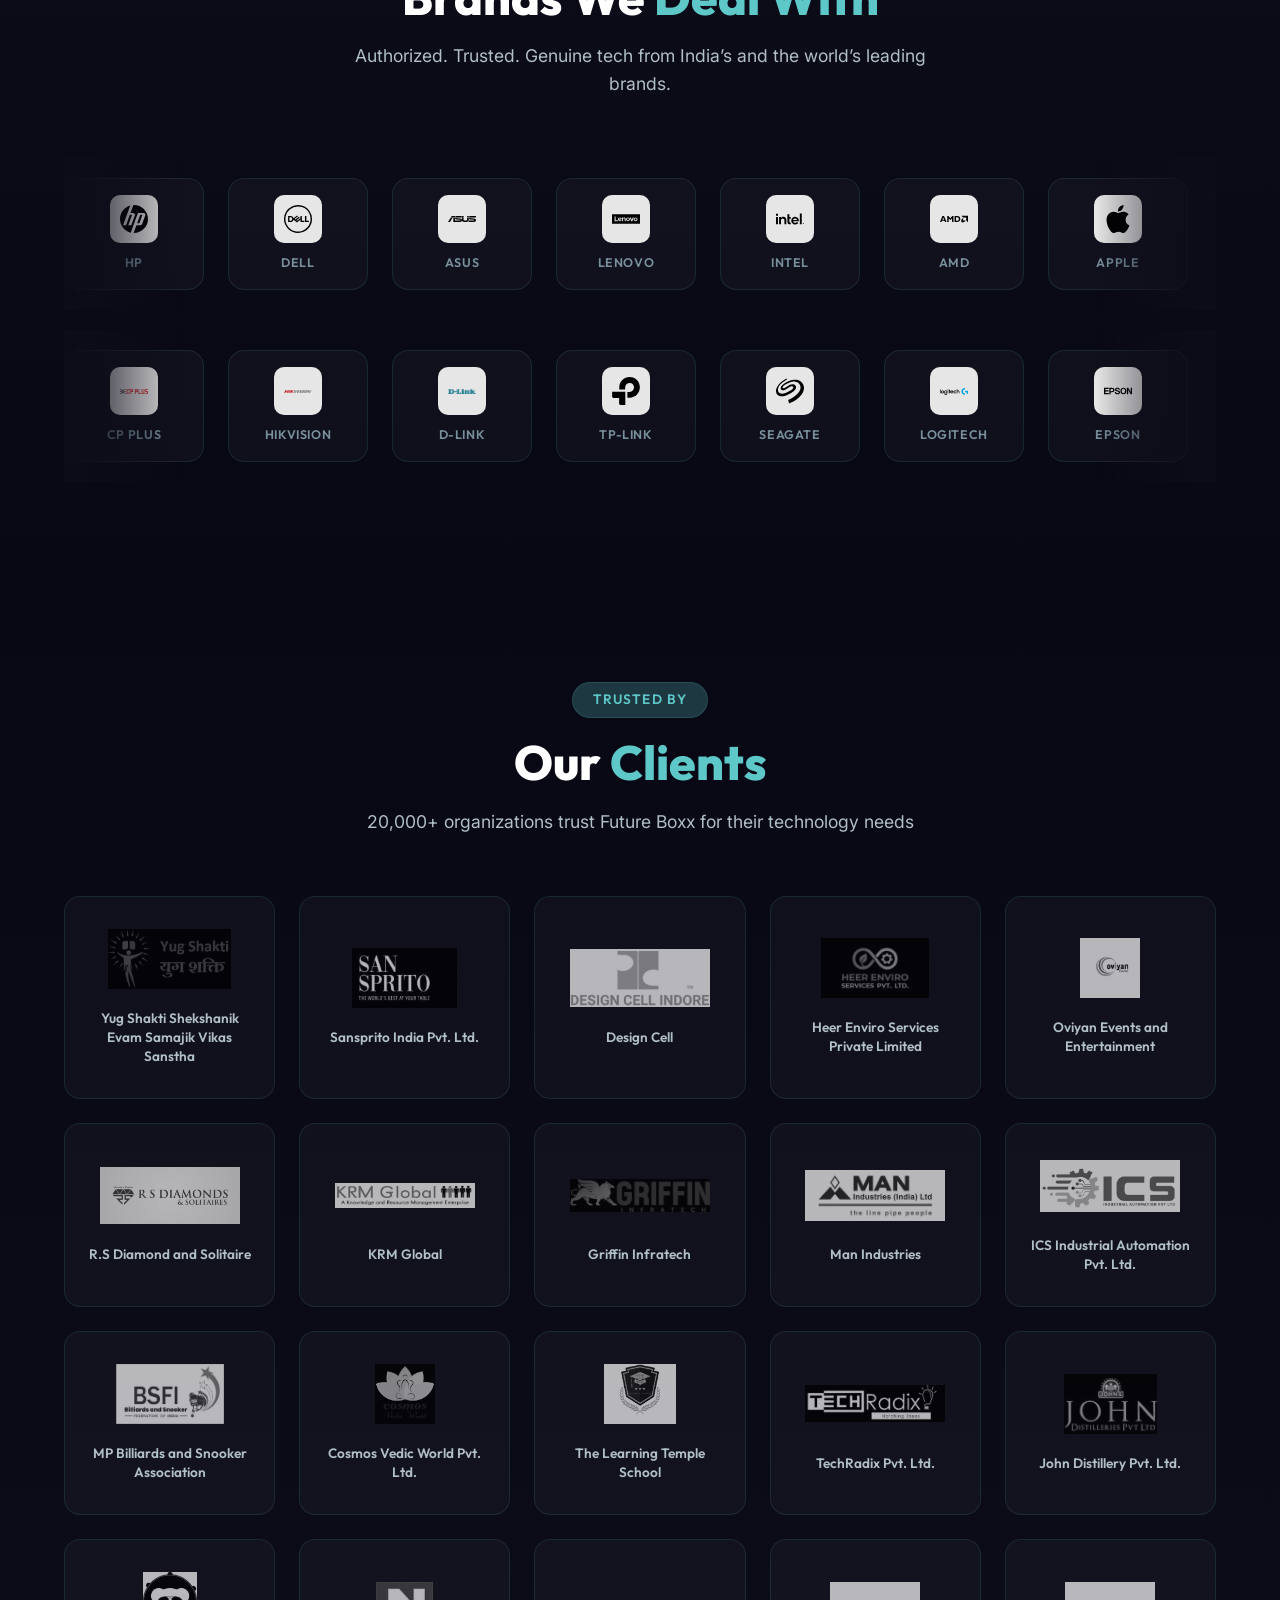
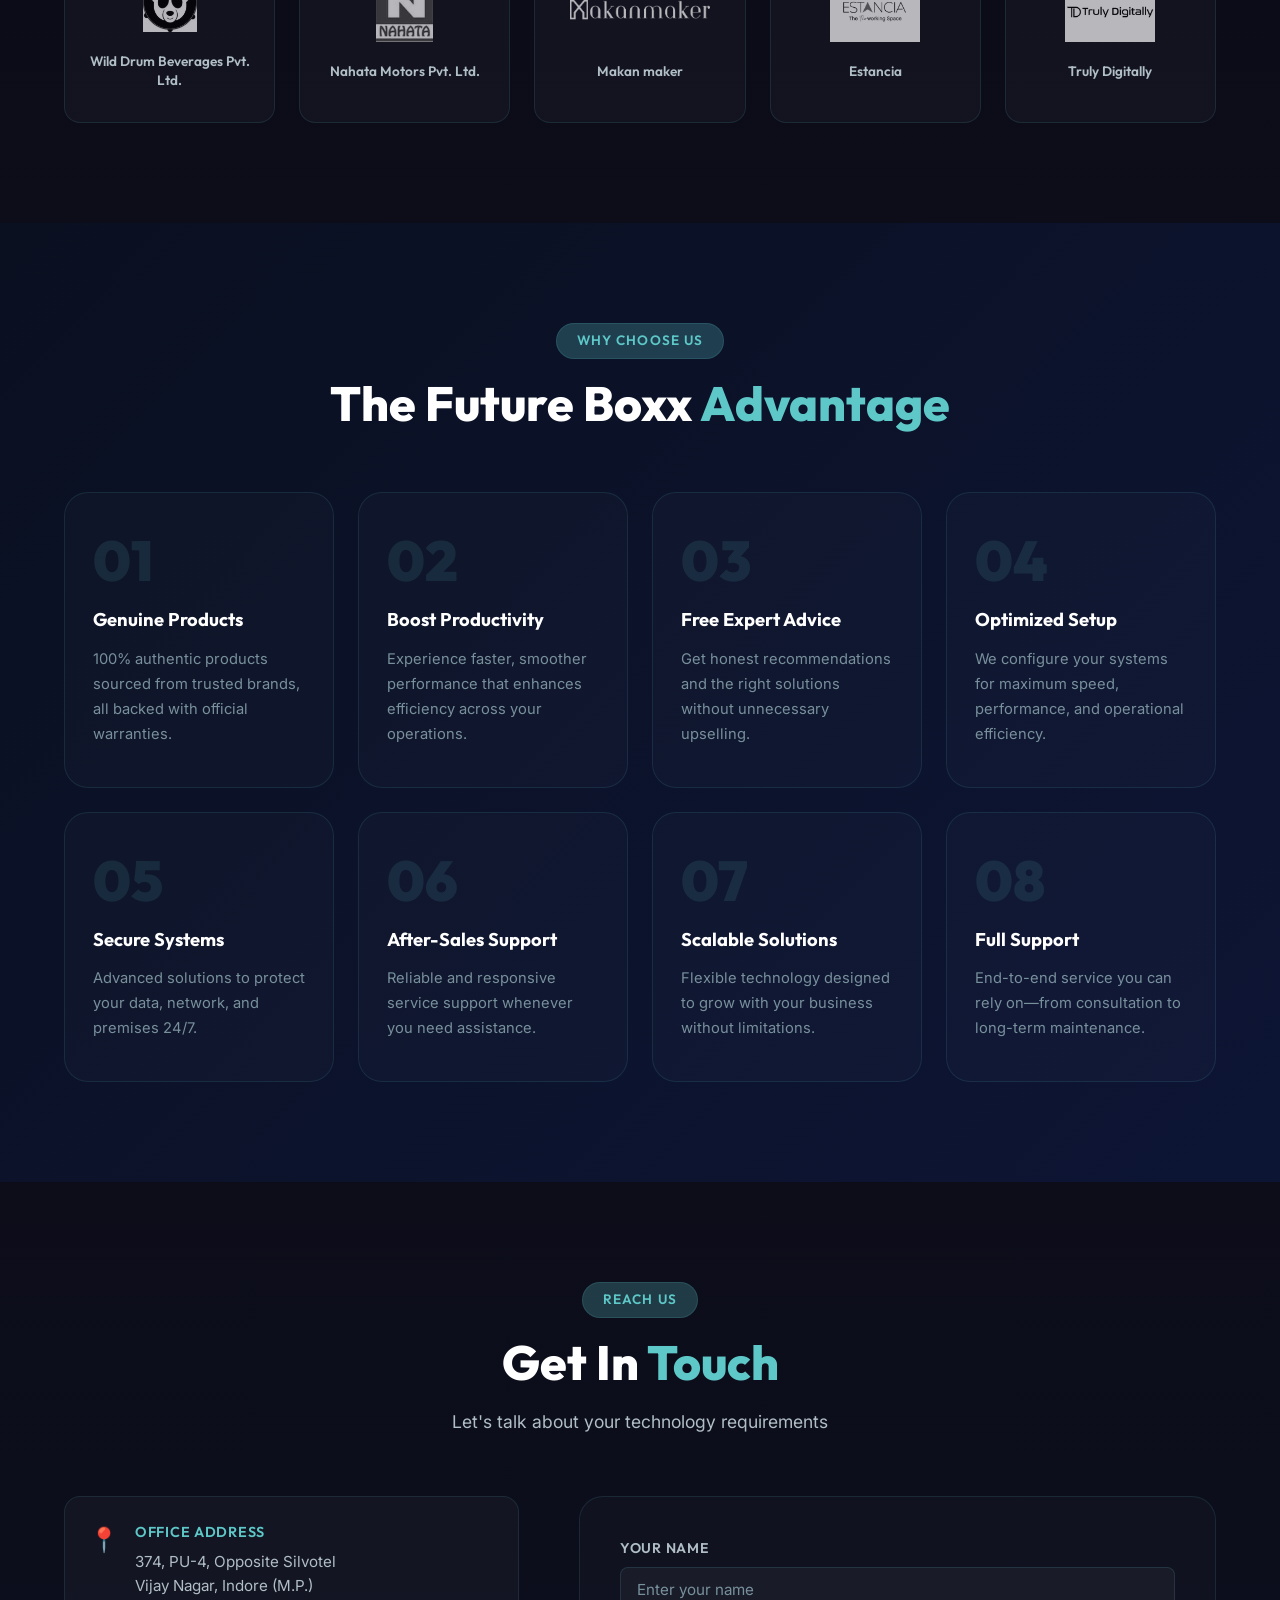
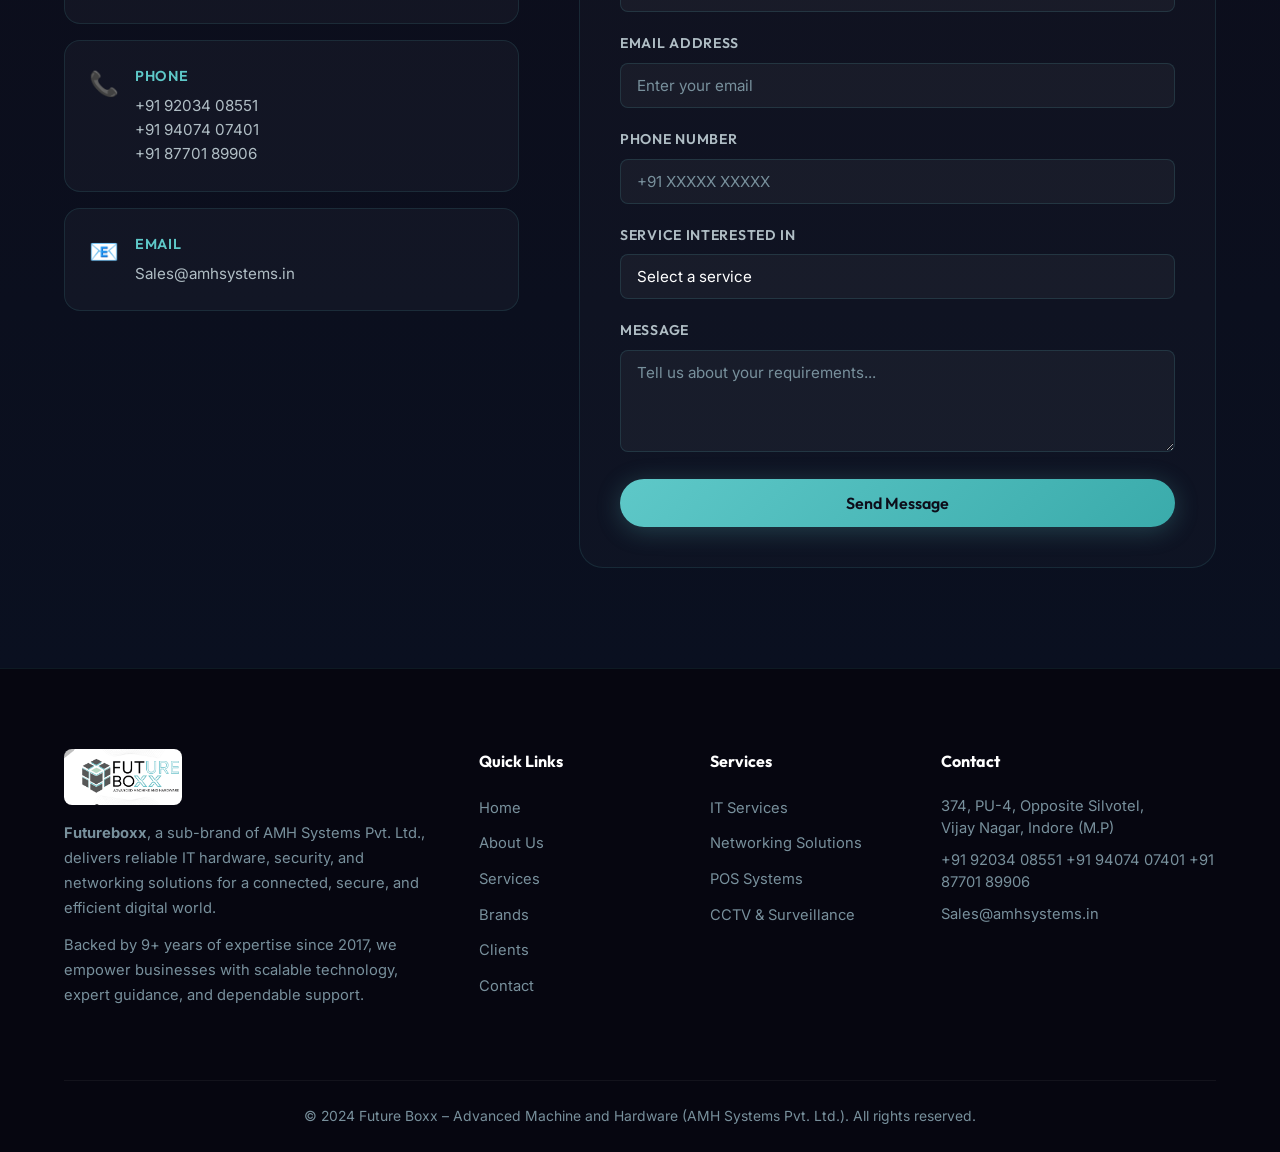
==== commit ca0bcb51: "style: update brands section subtitle for improved clarity and tone" ====
--- a/index.html
+++ b/index.html
@@ -420,8 +420,7 @@
             Brands We <span class="text-teal">Deal With</span>
           </h2>
           <p class="section-subtitle">
-            We are authorized resellers &amp; service partners of the world's
-            leading technology brands
+            Authorized. Trusted. Genuine tech from India’s and the world’s leading brands.
           </p>
         </div>
 
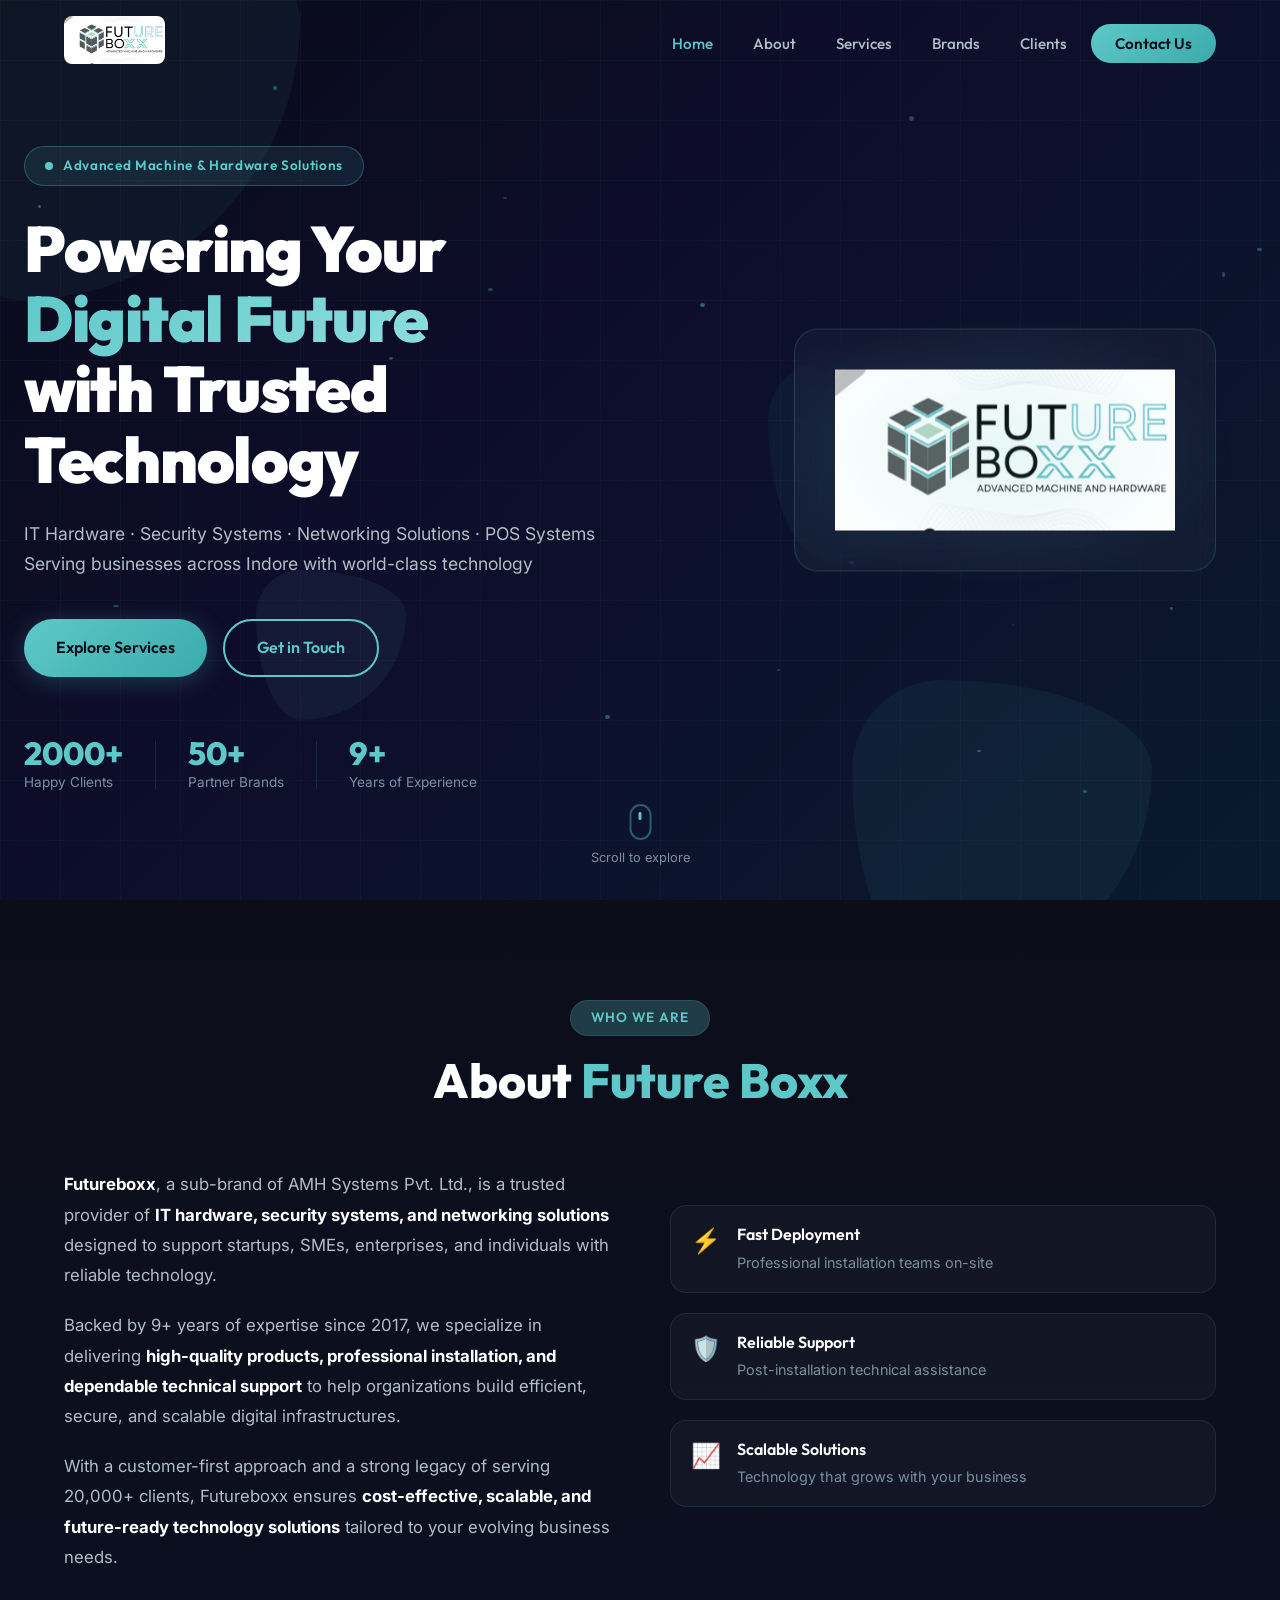
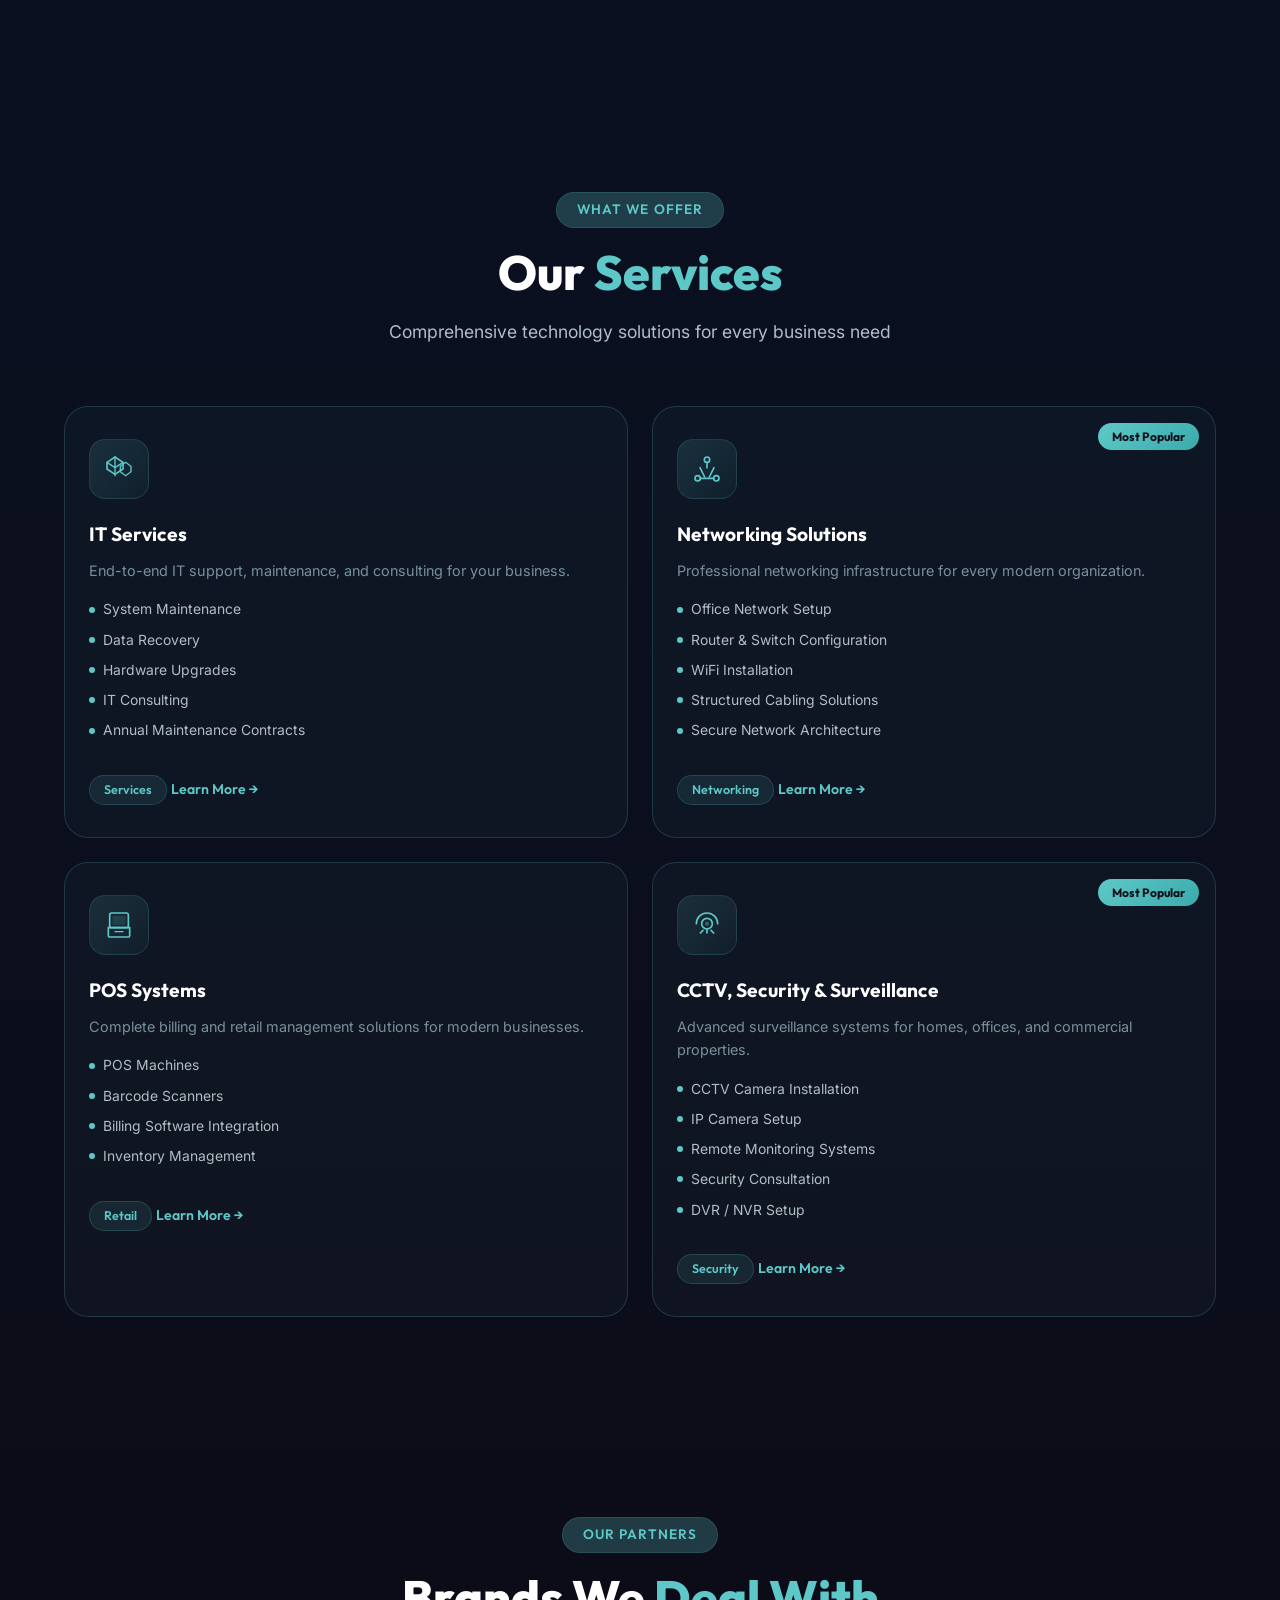
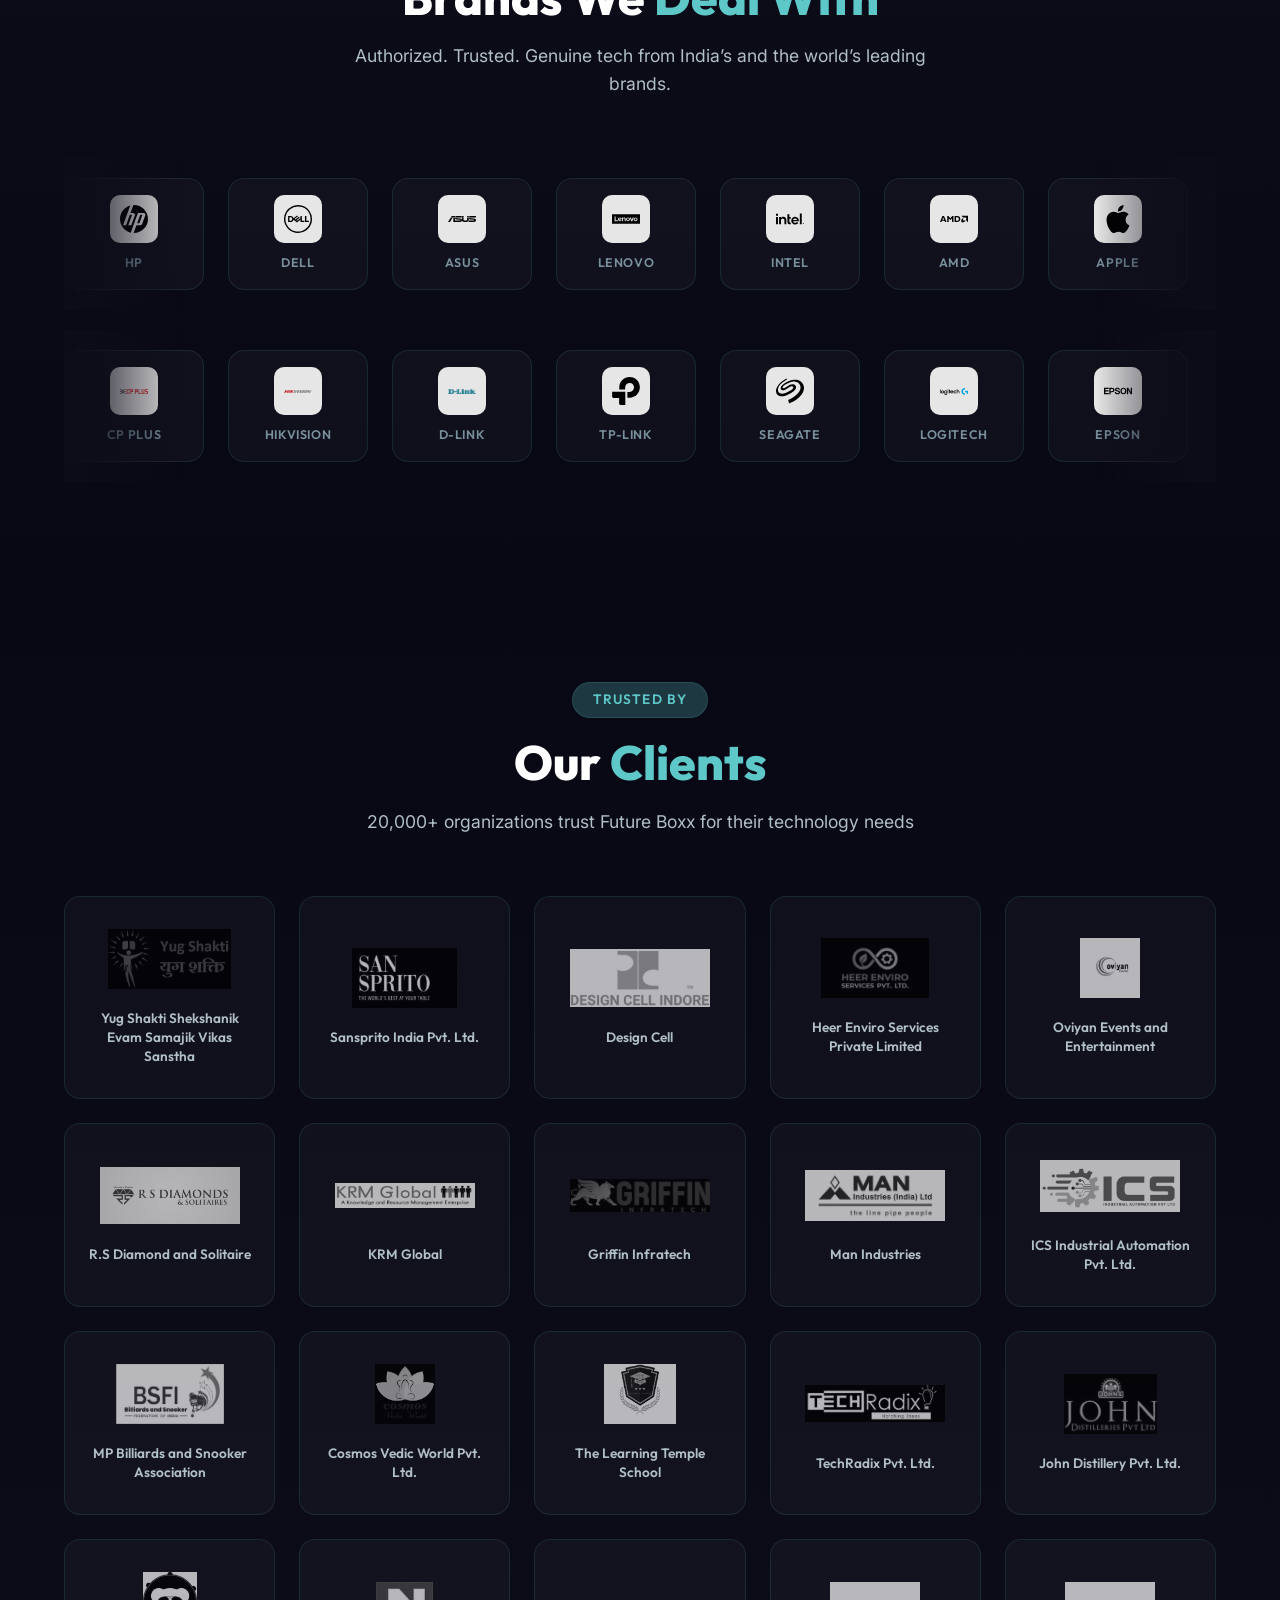
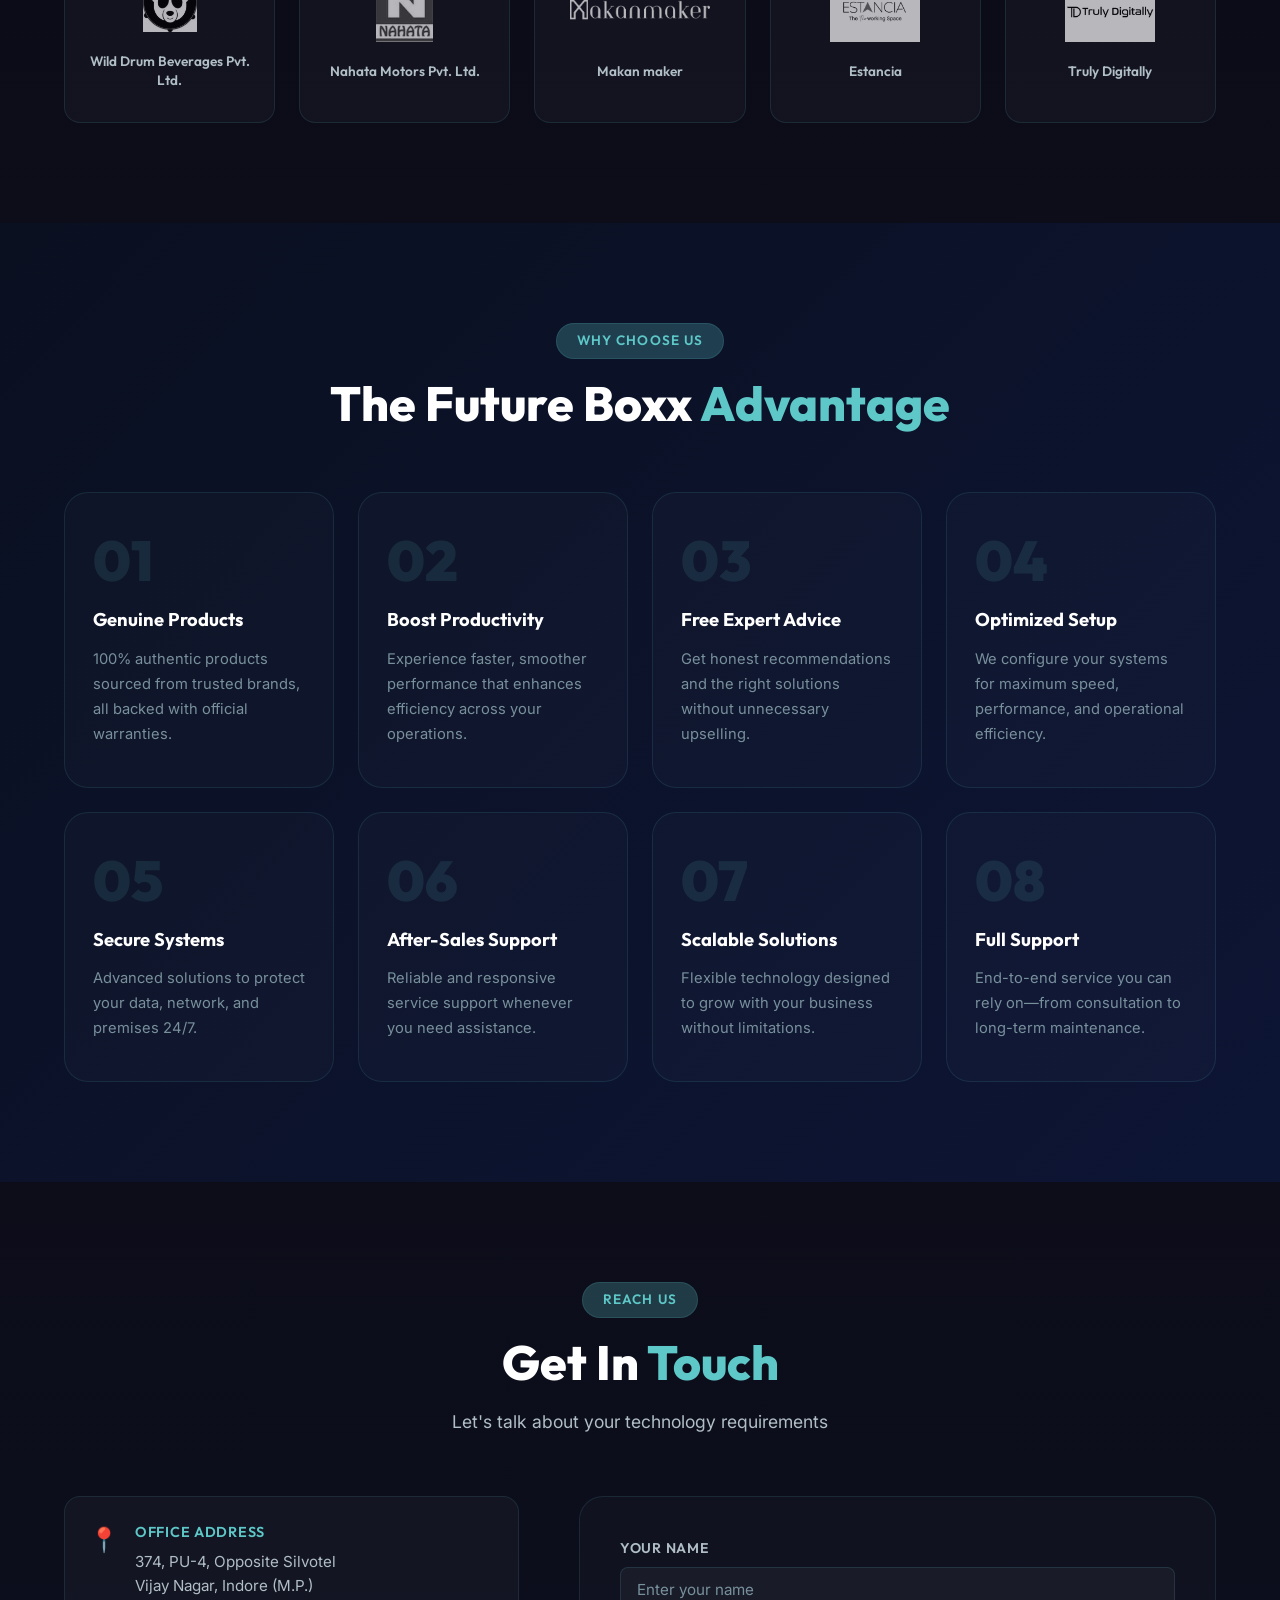
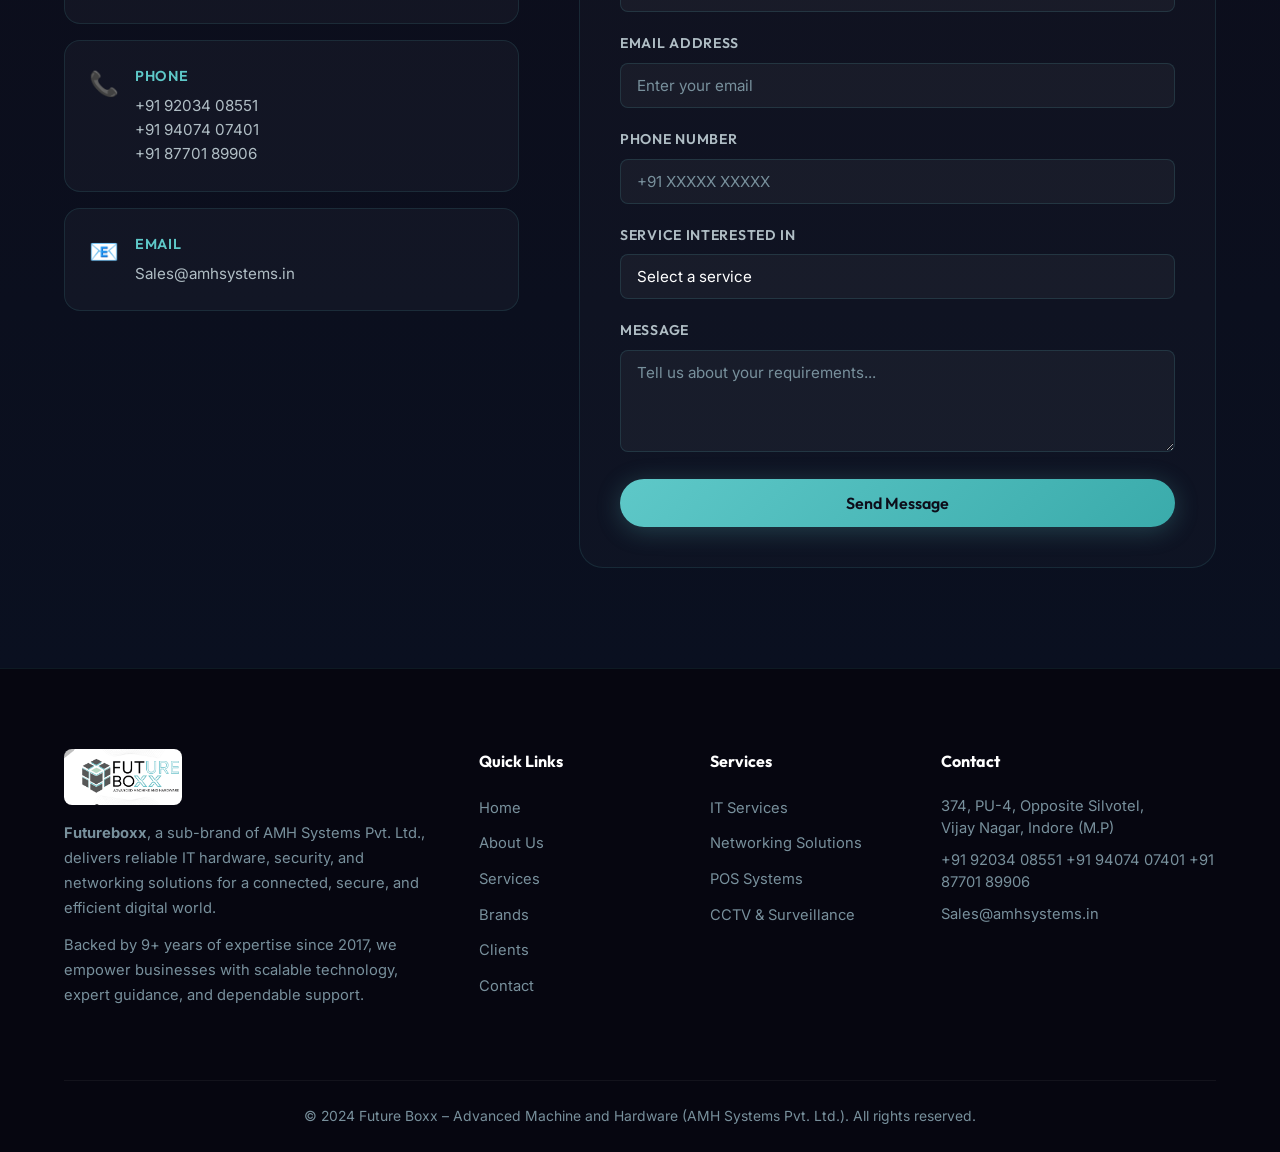
==== commit 1bc99d03: "style: reposition stat-divider in hero-stats section" ====
--- a/index.html
+++ b/index.html
@@ -82,7 +82,6 @@
             >
           </div>
           <div class="hero-stats">
-            <div class="stat-divider"></div>
             <div class="stat">
               <span class="stat-number">2000+</span>
               <span class="stat-label">Happy Clients</span>
@@ -92,6 +91,7 @@
               <span class="stat-number">50+</span>
               <span class="stat-label">Partner Brands</span>
             </div>
+            <div class="stat-divider"></div>
             <div class="stat">
               <span class="stat-number">9+</span>
               <span class="stat-label">Years of Experience</span>
